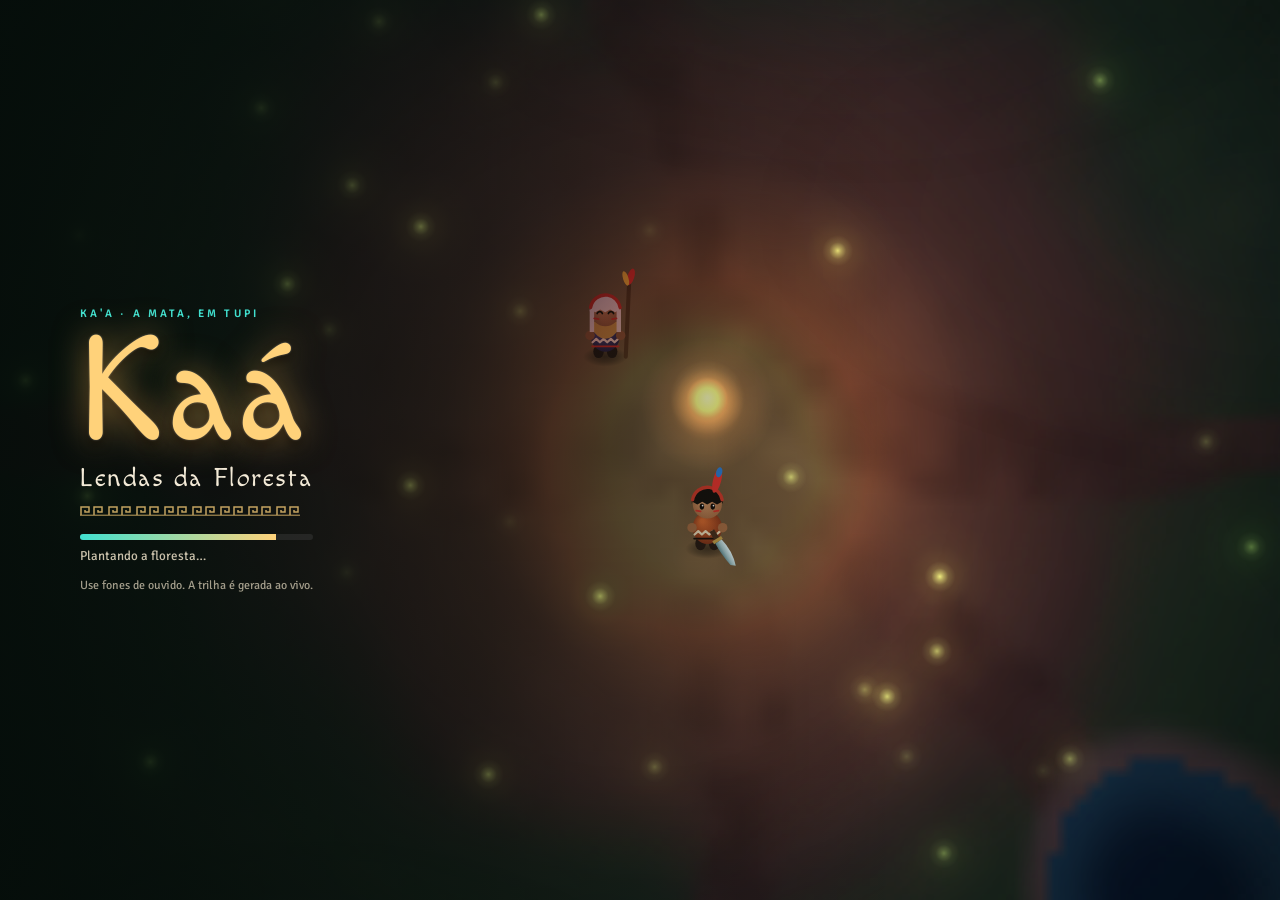
==== index.html @ a264f427 "Kaá: RPG de ação instalável (PWA) Primeira versão do jogo com mundo procedural, três totens, chefe B" ====
<!doctype html>
<html lang="pt-BR">
<head>
<meta charset="utf-8">
<meta name="viewport" content="width=device-width, initial-scale=1, viewport-fit=cover, user-scalable=no">
<title>Kaá</title>
<meta name="description" content="RPG de ação na floresta amazônica: desperte os três totens e purifique o Boitatá.">
<meta name="theme-color" content="#07140f">
<link rel="manifest" href="manifest.webmanifest">
<link rel="icon" type="image/png" href="icons/icon-192.png">
<link rel="apple-touch-icon" href="icons/apple-touch-icon.png">
<meta name="mobile-web-app-capable" content="yes">
<meta name="apple-mobile-web-app-capable" content="yes">
<meta name="apple-mobile-web-app-status-bar-style" content="black-translucent">
<meta name="apple-mobile-web-app-title" content="Kaá">
<link rel="preconnect" href="https://fonts.googleapis.com"><link rel="preconnect" href="https://fonts.gstatic.com" crossorigin><link href="https://fonts.googleapis.com/css2?family=Macondo&family=Signika:wght@400;600;700&display=swap" rel="stylesheet">
<style>
/* Layout: o jogo ocupa a tela inteira; HUD flutua nas bordas respeitando as áreas seguras;
   menus são painéis de mata escura com faixa de grafismo marajoara em âmbar. */
:root {
  --mata: #07140f;
  --mata-2: #0d241b;
  --musgo: #16352a;
  --vaga: #ffd27a;
  --igarape: #41e0cf;
  --urucum: #e2553b;
  --osso: #f3ead7;
  --osso-2: #c9c0aa;
  --sombra: rgba(3, 10, 7, 0.78);
  --font-display: 'Macondo', 'Georgia', serif;
  --font-ui: 'Signika', 'Trebuchet MS', system-ui, sans-serif;
  --fret: url("data:image/svg+xml,%3Csvg xmlns='http://www.w3.org/2000/svg' width='28' height='12' viewBox='0 0 28 12'%3E%3Cpath d='M1 11V3h8v5H5V6M14 11V3h8v5h-4V6' fill='none' stroke='%23ffd27a' stroke-width='1.5'/%3E%3Cpath d='M0 11.2h28' stroke='%23ffd27a' stroke-width='1'/%3E%3C/svg%3E");
  color-scheme: dark;
}
[hidden] { display: none !important; }
html, body { height: 100%; margin: 0; background: var(--mata); color: var(--osso); overflow: hidden; font-family: var(--font-ui); -webkit-user-select: none; user-select: none; -webkit-touch-callout: none; -webkit-tap-highlight-color: transparent; }
#app { position: fixed; inset: 0; overflow: hidden; touch-action: none; background: var(--mata); }
canvas#game { position: absolute; inset: 0; width: 100%; height: 100%; display: block; }
button { font: inherit; color: inherit; cursor: pointer; }
button:focus-visible { outline: 2px solid var(--igarape); outline-offset: 2px; }
svg { width: 24px; height: 24px; fill: none; stroke: currentColor; stroke-width: 2; stroke-linecap: round; stroke-linejoin: round; }
kbd { font-family: var(--font-ui); font-size: 0.72em; padding: 1px 5px; border-radius: 4px; background: rgba(255, 210, 122, 0.14); border: 1px solid rgba(255, 210, 122, 0.35); color: var(--vaga); }

/* ---------- HUD ---------- */
#hud { position: absolute; inset: 0; pointer-events: none; }
.hud-tl { position: absolute; left: calc(12px + env(safe-area-inset-left, 0px)); top: calc(10px + env(safe-area-inset-top, 0px)); display: flex; gap: 10px; align-items: flex-start; }
.medal { width: 46px; height: 46px; flex: none; border-radius: 50%; background: radial-gradient(circle at 35% 30%, #2f6e52, #0a2119 70%); border: 2px solid var(--vaga); box-shadow: 0 0 14px rgba(255, 210, 122, 0.35), inset 0 0 10px rgba(0, 0, 0, 0.7); display: grid; place-items: center; font-family: var(--font-display); font-size: 21px; color: var(--vaga); text-shadow: 0 0 8px rgba(255, 210, 122, 0.6); }
.bars { display: grid; gap: 4px; width: clamp(140px, 24vw, 240px); padding-top: 3px; }
.bar { position: relative; height: 13px; border-radius: 7px; background: rgba(2, 8, 6, 0.62); overflow: hidden; box-shadow: inset 0 1px 3px rgba(0, 0, 0, 0.7), 0 0 0 1px rgba(255, 210, 122, 0.18); }
.bar i { position: absolute; left: 0; top: 0; bottom: 0; width: 100%; border-radius: inherit; }
.bar .fill { transition: width 0.1s linear; }
.bar.hp .fill { background: linear-gradient(180deg, #ff9a7a, #dc3b2c 55%, #8e1a14); box-shadow: inset 0 1px 0 rgba(255, 255, 255, 0.35); }
.bar.hp .ghost { background: rgba(255, 236, 214, 0.55); transition: width 0.5s ease 0.3s; }
.bar.en { height: 8px; }
.bar.en .fill { background: linear-gradient(180deg, #a6fff5, #22b3a6); }
.bar.xp { height: 4px; }
.bar.xp .fill { background: linear-gradient(90deg, #b9781a, #ffd27a); box-shadow: 0 0 6px rgba(255, 210, 122, 0.8); }
.bar span { position: absolute; inset: 0; font-size: 9.5px; line-height: 13px; text-align: center; font-weight: 700; color: #fff; text-shadow: 0 1px 2px #000; font-variant-numeric: tabular-nums; letter-spacing: 0.04em; }
.seeds { display: flex; align-items: center; gap: 4px; font-weight: 700; font-size: 13px; color: var(--vaga); text-shadow: 0 1px 3px #000; font-variant-numeric: tabular-nums; }
.seeds .ico { width: 13px; height: 13px; color: var(--vaga); filter: drop-shadow(0 0 4px rgba(255, 210, 122, 0.7)); }
.seeds .cuia { color: #7dffb0; stroke-width: 2.4; filter: none; }
.seeds .sep { width: 8px; }
#quest { position: absolute; left: 50%; top: calc(10px + env(safe-area-inset-top, 0px)); transform: translateX(-50%); max-width: min(46vw, 460px); text-align: center; padding: 6px 14px 7px; border-radius: 12px; background: linear-gradient(180deg, rgba(8, 24, 18, 0.72), rgba(8, 24, 18, 0.45)); box-shadow: 0 0 0 1px rgba(255, 210, 122, 0.16); font-size: 12.5px; line-height: 1.3; color: var(--osso); text-wrap: balance; transition: opacity 0.4s; }
#quest b { display: block; font-size: 9px; letter-spacing: 0.22em; text-transform: uppercase; color: var(--vaga); font-weight: 700; margin-bottom: 1px; }
.hud-tr { position: absolute; right: calc(12px + env(safe-area-inset-right, 0px)); top: calc(10px + env(safe-area-inset-top, 0px)); display: flex; gap: 8px; align-items: flex-start; pointer-events: auto; }
.mm { position: relative; width: clamp(86px, 13vw, 132px); aspect-ratio: 1; max-width: 100%; border-radius: 50%; padding: 3px; background: conic-gradient(from 0deg, #8a6420, #ffd27a, #8a6420, #ffd27a, #8a6420); box-shadow: 0 4px 18px rgba(0, 0, 0, 0.6); }
.mm canvas { width: 100%; height: 100%; border-radius: 50%; display: block; background: #0a1a14; }
.mm-n { position: absolute; top: -3px; left: 50%; transform: translateX(-50%); font-style: normal; font-family: var(--font-display); font-size: 11px; color: var(--mata); background: var(--vaga); border-radius: 50%; width: 15px; height: 15px; display: grid; place-items: center; }
.iconbtn { width: 40px; height: 40px; border-radius: 50%; border: 1.5px solid rgba(255, 210, 122, 0.45); background: rgba(8, 24, 18, 0.7); display: grid; place-items: center; color: var(--vaga); }
.iconbtn svg { width: 18px; height: 18px; stroke-width: 3; }
#bossbar { position: absolute; left: 50%; transform: translateX(-50%); bottom: calc(16px + env(safe-area-inset-bottom, 0px)); width: min(560px, 58vw); text-align: center; }
.bname { font-family: var(--font-display); font-size: 20px; color: #ffb07a; text-shadow: 0 0 12px rgba(255, 90, 30, 0.8), 0 2px 3px #000; letter-spacing: 0.06em; }
.bname small { font-family: var(--font-ui); font-size: 11px; color: var(--osso-2); letter-spacing: 0.08em; margin-left: 6px; text-shadow: 0 1px 2px #000; }
.bbar { position: relative; height: 12px; margin-top: 4px; border-radius: 7px; background: rgba(10, 2, 2, 0.75); overflow: hidden; box-shadow: 0 0 0 1px rgba(255, 140, 80, 0.4), 0 0 18px rgba(255, 80, 20, 0.35); }
.bbar i { position: absolute; left: 0; top: 0; bottom: 0; width: 100%; }
#bossG { background: rgba(255, 230, 200, 0.6); transition: width 0.6s ease 0.25s; }
#bossF { background: linear-gradient(90deg, #8e1a2a, #ff5a1f 60%, #ffd27a); transition: width 0.12s; }
#banner { position: absolute; left: 0; right: 0; top: 22%; text-align: center; opacity: 0; pointer-events: none; padding-inline: 16px; }
#banner.show { animation: banner 3.4s ease forwards; }
#banner h2 { font-family: var(--font-display); font-weight: 400; font-size: clamp(30px, 6vw, 58px); margin: 0; color: var(--vaga); text-shadow: 0 0 22px rgba(255, 190, 90, 0.75), 0 3px 4px rgba(0, 0, 0, 0.8); text-wrap: balance; }
#banner.big h2 { font-size: clamp(46px, 10vw, 96px); color: #ffb07a; text-shadow: 0 0 30px rgba(255, 80, 20, 0.9), 0 3px 4px #000; letter-spacing: 0.04em; }
#banner p { margin: 6px 0 0; font-size: clamp(13px, 1.8vw, 17px); color: var(--osso); text-shadow: 0 1px 3px #000; letter-spacing: 0.03em; }
#banner::before, #banner::after { content: ""; display: block; width: min(320px, 60vw); height: 12px; margin: 10px auto; background: var(--fret) repeat-x center / 28px 12px; opacity: 0.8; }
@keyframes banner { 0% { opacity: 0; transform: translateY(10px) scale(0.98); } 12% { opacity: 1; transform: none; } 78% { opacity: 1; } 100% { opacity: 0; transform: translateY(-6px); } }
#toasts { position: absolute; left: 50%; transform: translateX(-50%); top: calc(64px + env(safe-area-inset-top, 0px)); display: grid; gap: 6px; justify-items: center; width: min(520px, 80vw); }
.toast { padding: 7px 14px; border-radius: 10px; background: rgba(6, 18, 14, 0.82); box-shadow: 0 0 0 1px rgba(65, 224, 207, 0.3); font-size: 13px; line-height: 1.35; text-align: center; animation: toast 0.3s ease; transition: opacity 0.4s, transform 0.4s; }
.toast.out { opacity: 0; transform: translateY(-6px); }
@keyframes toast { from { opacity: 0; transform: translateY(6px); } }

/* ---------- controles de toque ---------- */
#touch { position: absolute; inset: 0; pointer-events: none; }
#stickZone { position: absolute; left: 0; top: 18%; bottom: 0; width: 50%; pointer-events: auto; }
#stick { position: absolute; width: 120px; height: 120px; margin: -60px 0 0 -60px; border-radius: 50%; background: radial-gradient(circle, rgba(65, 224, 207, 0.08), rgba(8, 24, 18, 0.35)); box-shadow: 0 0 0 1.5px rgba(255, 210, 122, 0.35); pointer-events: none; }
#stickKnob { position: absolute; left: 50%; top: 50%; width: 52px; height: 52px; margin: -26px 0 0 -26px; border-radius: 50%; background: radial-gradient(circle at 40% 35%, rgba(255, 230, 170, 0.9), rgba(200, 140, 50, 0.85)); box-shadow: 0 2px 10px rgba(0, 0, 0, 0.5); }
#pad { position: absolute; right: calc(14px + env(safe-area-inset-right, 0px)); bottom: calc(14px + env(safe-area-inset-bottom, 0px)); width: 220px; height: 220px; pointer-events: none; }
.tb { position: absolute; width: 54px; height: 54px; border-radius: 50%; padding: 0; display: grid; place-items: center; pointer-events: auto; background: radial-gradient(circle at 40% 32%, rgba(46, 104, 80, 0.85), rgba(6, 20, 15, 0.85)); border: 1.5px solid rgba(255, 210, 122, 0.5); color: var(--osso); box-shadow: 0 4px 14px rgba(0, 0, 0, 0.45); touch-action: none; transition: transform 0.08s, opacity 0.2s; }
.tb svg { width: 24px; height: 24px; position: relative; z-index: 1; }
.tb.on { transform: scale(0.92); }
.tb::after { content: ""; position: absolute; inset: 0; border-radius: 50%; background: conic-gradient(rgba(0, 0, 0, 0.62) calc(var(--cd, 0) * 1turn), transparent 0); pointer-events: none; }
.tb.low { opacity: 0.5; }
.tb kbd { position: absolute; bottom: -7px; right: -4px; font-size: 9px; padding: 0 4px; background: rgba(8, 24, 18, 0.9); z-index: 2; }
body.touch .tb kbd { display: none; }
.tb.big { width: 84px; height: 84px; right: 6px; bottom: 6px; border-width: 2px; border-color: rgba(255, 210, 122, 0.75); background: radial-gradient(circle at 40% 32%, rgba(226, 85, 59, 0.9), rgba(90, 22, 12, 0.92)); }
.tb.big svg { width: 36px; height: 36px; }
#bDash { right: 108px; bottom: 22px; }
#bS1 { right: 96px; bottom: 74px; color: #ffd27a; }
#bS2 { right: 62px; bottom: 106px; color: #ff8a6a; }
#bS3 { right: 12px; bottom: 112px; color: #8dffb0; }
#bPot { width: 46px; height: 46px; right: 170px; bottom: 10px; color: #7dffb0; }
#bPot b { position: absolute; top: -4px; right: -4px; min-width: 18px; height: 18px; border-radius: 9px; background: var(--urucum); color: #fff; font-size: 11px; line-height: 18px; z-index: 2; }
#bAct { position: absolute; right: 4px; bottom: 182px; pointer-events: auto; display: flex; align-items: center; gap: 6px; padding: 9px 16px; border-radius: 22px; border: 1.5px solid var(--vaga); background: rgba(8, 24, 18, 0.88); color: var(--vaga); font-weight: 700; font-size: 14px; animation: pulse 1.4s ease-in-out infinite; white-space: nowrap; }
#bAct svg { width: 18px; height: 18px; }
@keyframes pulse { 50% { box-shadow: 0 0 18px rgba(255, 210, 122, 0.55); } }

/* ---------- telas ---------- */
.screen { position: absolute; inset: 0; touch-action: pan-y; display: flex; align-items: center; justify-content: center; padding: max(16px, env(safe-area-inset-top, 0px)) max(16px, env(safe-area-inset-right, 0px)) max(16px, env(safe-area-inset-bottom, 0px)) max(16px, env(safe-area-inset-left, 0px)); box-sizing: border-box; overflow-y: auto; }
.screen.dim { background: radial-gradient(ellipse at center, rgba(4, 14, 10, 0.55), rgba(2, 8, 6, 0.86)); backdrop-filter: blur(3px); -webkit-backdrop-filter: blur(3px); }
.eyebrow { font-size: 11px; letter-spacing: 0.28em; text-transform: uppercase; color: var(--igarape); margin: 0; font-weight: 600; }
.btn { min-height: 44px; padding: 10px 22px; border-radius: 12px; border: 1.5px solid rgba(255, 210, 122, 0.45); background: rgba(10, 30, 22, 0.75); color: var(--osso); font-weight: 600; font-size: 15px; letter-spacing: 0.02em; transition: transform 0.12s, background 0.2s, border-color 0.2s; text-align: left; }
.btn:hover { border-color: var(--vaga); background: rgba(20, 50, 38, 0.9); }
.btn:active { transform: scale(0.97); }
.btn.primary { background: linear-gradient(180deg, #ffe0a0, #e2a943); color: #2a1a06; border-color: #fff0c8; box-shadow: 0 6px 22px rgba(255, 190, 90, 0.3); }
.btn.ghost { background: transparent; border-color: rgba(243, 234, 215, 0.22); }
.panel { position: relative; background: linear-gradient(180deg, rgba(20, 48, 37, 0.96), rgba(7, 20, 15, 0.97)); border: 1px solid rgba(255, 210, 122, 0.32); border-radius: 16px; box-shadow: 0 24px 70px rgba(0, 0, 0, 0.65), inset 0 1px 0 rgba(255, 255, 255, 0.06); padding: 26px 26px 22px; width: min(560px, 100%); box-sizing: border-box; max-height: 100%; overflow-y: auto; }
.panel::before { content: ""; position: absolute; left: 22px; right: 22px; top: 10px; height: 12px; background: var(--fret) repeat-x left center / 28px 12px; opacity: 0.55; }
.panel h2 { font-family: var(--font-display); font-weight: 400; font-size: 28px; margin: 8px 0 14px; color: var(--vaga); text-wrap: balance; }
.panel h3 { font-family: var(--font-display); font-weight: 400; font-size: 18px; margin: 0 0 6px; color: var(--igarape); }
.col { display: grid; gap: 8px; }
.row { display: flex; gap: 10px; flex-wrap: wrap; }

/* título */
#title { justify-content: flex-start; background: linear-gradient(90deg, rgba(4, 12, 9, 0.88) 0%, rgba(4, 12, 9, 0.55) 38%, rgba(4, 12, 9, 0) 70%); }
.title-col { display: grid; gap: 4px; max-width: 420px; padding-left: clamp(8px, 5vw, 64px); }
.title-col h1 { font-family: var(--font-display); font-weight: 400; font-size: clamp(76px, 15vw, 150px); line-height: 0.86; margin: 6px 0 0; color: var(--vaga); text-shadow: 0 0 34px rgba(255, 190, 90, 0.55), 0 0 2px rgba(255, 255, 255, 0.4), 0 6px 10px rgba(0, 0, 0, 0.7); letter-spacing: 0.01em; }
.subtitle { font-family: var(--font-display); font-size: clamp(18px, 3vw, 26px); margin: 0 0 14px; color: var(--osso); letter-spacing: 0.06em; }
.subtitle::after { content: ""; display: block; width: 220px; max-width: 100%; height: 12px; margin-top: 10px; background: var(--fret) repeat-x left center / 28px 12px; opacity: 0.75; }
#menu { display: grid; gap: 8px; width: min(280px, 100%); }
.fine { font-size: 12px; color: var(--osso-2); margin: 10px 0 0; opacity: 0.8; }
.load { height: 6px; width: min(280px, 100%); border-radius: 3px; background: rgba(255, 255, 255, 0.08); overflow: hidden; }
.load i { display: block; height: 100%; width: 0; background: linear-gradient(90deg, var(--igarape), var(--vaga)); transition: width 0.2s; }
#loadTxt { font-size: 13px; color: var(--osso-2); margin: 8px 0 0; }

/* história */
#story { background: radial-gradient(ellipse at 50% 60%, rgba(10, 30, 22, 0.55), rgba(2, 8, 6, 0.92)); cursor: pointer; }
.story-in { max-width: 640px; text-align: left; display: grid; gap: 14px; }
#storyN { font-family: var(--font-display); font-size: 22px; letter-spacing: 0.1em; color: var(--vaga); }
#storyT { font-family: var(--font-display); font-size: clamp(21px, 3.6vw, 32px); line-height: 1.35; margin: 0; color: var(--osso); text-wrap: pretty; }
.hint { font-size: 12px; letter-spacing: 0.2em; text-transform: uppercase; color: var(--osso-2); opacity: 0.7; margin: 8px 0 0; animation: pulseTxt 2s ease-in-out infinite; }
@keyframes pulseTxt { 50% { opacity: 0.3; } }

/* diálogo */
#dialog { position: absolute; left: 50%; transform: translateX(-50%); bottom: calc(14px + env(safe-area-inset-bottom, 0px)); width: min(720px, calc(100% - 32px)); display: flex; gap: 14px; align-items: flex-start; padding: 14px 18px 14px 14px; box-sizing: border-box; border-radius: 16px; background: linear-gradient(180deg, rgba(18, 44, 34, 0.96), rgba(6, 18, 14, 0.97)); border: 1px solid rgba(255, 210, 122, 0.4); box-shadow: 0 18px 50px rgba(0, 0, 0, 0.6); cursor: pointer; }
#portrait { width: 76px; height: 76px; flex: none; border-radius: 50%; background: radial-gradient(circle at 50% 40%, #2b5a46, #0a1d16); box-shadow: 0 0 0 2px var(--vaga), 0 0 16px rgba(255, 210, 122, 0.25); }
.dlg-body { min-width: 0; flex: 1; }
#dlgName { font-family: var(--font-display); font-weight: 400; font-size: 19px; margin: 2px 0 4px; color: var(--vaga); }
#dlgText { margin: 0; font-size: 15px; line-height: 1.5; min-height: 3em; max-width: 62ch; }
#dlgChoices { display: flex; gap: 8px; flex-wrap: wrap; margin-top: 10px; }
#dlgChoices .btn { min-height: 38px; padding: 7px 14px; font-size: 14px; }
.dlg-next { position: absolute; right: 14px; bottom: 8px; color: var(--vaga); animation: pulseTxt 1.2s infinite; }

/* loja */
.shop-panel header { display: flex; justify-content: space-between; align-items: baseline; gap: 10px; flex-wrap: wrap; margin-bottom: 8px; }
.shop-panel header h2 { margin-bottom: 4px; }
.purse { display: flex; align-items: center; gap: 6px; color: var(--vaga); font-weight: 700; margin: 0; font-variant-numeric: tabular-nums; }
.purse .ico { width: 15px; height: 15px; }
#shopList { display: grid; gap: 8px; margin-bottom: 14px; }
.item { display: grid; grid-template-columns: 42px 1fr auto; gap: 12px; align-items: center; padding: 10px 12px; border-radius: 12px; background: rgba(0, 0, 0, 0.25); box-shadow: inset 0 0 0 1px rgba(255, 255, 255, 0.05); }
.item .ic { width: 42px; height: 42px; border-radius: 50%; display: grid; place-items: center; background: rgba(65, 224, 207, 0.1); color: var(--igarape); }
.item h4 { margin: 0; font-size: 15px; }
.item p { margin: 2px 0 0; font-size: 12.5px; color: var(--osso-2); line-height: 1.35; }
.item .btn { min-height: 38px; padding: 6px 12px; font-size: 14px; display: flex; gap: 5px; align-items: center; white-space: nowrap; font-variant-numeric: tabular-nums; }
.item .btn svg { width: 13px; height: 13px; color: var(--vaga); }
.item .btn:disabled { opacity: 0.4; cursor: not-allowed; }

/* nível */
.lv-in { width: min(860px, 100%); text-align: center; }
.lv-in h2 { font-family: var(--font-display); font-weight: 400; font-size: clamp(24px, 4vw, 36px); color: var(--vaga); margin: 4px 0 16px; text-shadow: 0 0 20px rgba(255, 190, 90, 0.5); }
#lvN { font-size: 13px; }
#cards { display: flex; gap: 14px; justify-content: center; flex-wrap: wrap; }
.card { width: min(240px, 100%); min-height: 170px; padding: 18px 16px 16px; border-radius: 16px; border: 1px solid rgba(255, 210, 122, 0.4); background: linear-gradient(180deg, rgba(28, 64, 50, 0.95), rgba(8, 22, 16, 0.97)); text-align: left; display: grid; gap: 6px; align-content: start; box-shadow: 0 14px 40px rgba(0, 0, 0, 0.5); transition: transform 0.15s, border-color 0.15s, box-shadow 0.15s; animation: cardIn 0.45s cubic-bezier(.2, .9, .3, 1.2) both; }
.card:nth-child(2) { animation-delay: 0.07s; } .card:nth-child(3) { animation-delay: 0.14s; }
.card:hover, .card:focus-visible { transform: translateY(-4px); border-color: var(--vaga); box-shadow: 0 18px 50px rgba(0, 0, 0, 0.55), 0 0 24px rgba(255, 210, 122, 0.25); }
@keyframes cardIn { from { opacity: 0; transform: translateY(18px) scale(0.96); } }
.card .ic { width: 44px; height: 44px; border-radius: 50%; display: grid; place-items: center; background: radial-gradient(circle, rgba(255, 210, 122, 0.25), rgba(255, 210, 122, 0.05)); color: var(--vaga); box-shadow: 0 0 0 1px rgba(255, 210, 122, 0.4); }
.card h3 { font-family: var(--font-display); font-weight: 400; font-size: 20px; margin: 4px 0 0; color: var(--osso); }
.card p { margin: 0; font-size: 13.5px; line-height: 1.4; color: var(--osso-2); }
.card small { font-size: 11px; letter-spacing: 0.12em; text-transform: uppercase; color: var(--igarape); }
.card kbd { justify-self: start; }
body.touch .card kbd { display: none; }

/* pausa / fim */
.pause-panel { width: min(400px, 100%); }
.stats { display: grid; grid-template-columns: repeat(auto-fit, minmax(90px, 1fr)); gap: 8px; margin-bottom: 14px; }
.stats div { padding: 8px 10px; border-radius: 10px; background: rgba(0, 0, 0, 0.25); }
.stats b { display: block; font-family: var(--font-display); font-weight: 400; font-size: 22px; color: var(--vaga); font-variant-numeric: tabular-nums; }
.stats span { font-size: 11px; letter-spacing: 0.1em; text-transform: uppercase; color: var(--osso-2); }
.how-panel { width: min(720px, 100%); }
.how-grid { display: grid; grid-template-columns: repeat(auto-fit, minmax(240px, 1fr)); gap: 16px; }
.how-grid ul { margin: 0; padding-left: 18px; display: grid; gap: 6px; font-size: 14px; line-height: 1.45; color: var(--osso); }
.tip { font-size: 13.5px; color: var(--osso-2); line-height: 1.5; margin: 14px 0; max-width: 62ch; }
.end-in { width: min(560px, 100%); display: grid; gap: 12px; }
.end-in h2 { font-family: var(--font-display); font-weight: 400; font-size: clamp(36px, 7vw, 64px); margin: 0; color: var(--vaga); line-height: 1; text-shadow: 0 0 26px rgba(255, 190, 90, 0.5); text-wrap: balance; }
.end-in p { margin: 0; font-size: 16px; line-height: 1.5; color: var(--osso); max-width: 52ch; }
#gameover h2 { color: #ff9a7a; text-shadow: 0 0 26px rgba(220, 60, 40, 0.5); }
#gameover .btn { justify-self: start; }
#rotate { position: absolute; left: 50%; bottom: calc(18px + env(safe-area-inset-bottom, 0px)); transform: translateX(-50%); width: max-content; max-width: calc(100% - 32px); padding: 8px 14px; border-radius: 10px; background: rgba(6, 18, 14, 0.85); font-size: 13px; pointer-events: none; }
#rotate p { margin: 0; }

@media (max-height: 460px) {
  .title-col h1 { font-size: clamp(60px, 13vh, 110px); }
  .subtitle { margin-bottom: 8px; }
  .btn { min-height: 38px; padding: 7px 18px; font-size: 14px; }
  #menu { gap: 6px; }
  .card { min-height: 0; padding: 12px 14px; width: min(220px, 100%); }
  .card p { font-size: 12.5px; }
  .lv-in h2 { margin-bottom: 10px; }
  .panel { padding: 22px 20px 16px; }
  #dialog { padding: 10px 14px 10px 10px; }
  #portrait { width: 60px; height: 60px; }
  #dlgText { font-size: 14px; min-height: 2.6em; }
  #quest { font-size: 11.5px; max-width: 40vw; }
}
@media (max-width: 560px) and (orientation: portrait) {
  #quest { top: calc(70px + env(safe-area-inset-top, 0px)); left: calc(12px + env(safe-area-inset-left, 0px)); transform: none; max-width: 60vw; text-align: left; }
  #toasts { top: calc(124px + env(safe-area-inset-top, 0px)); }
  #title { background: linear-gradient(180deg, rgba(4, 12, 9, 0.2), rgba(4, 12, 9, 0.85) 55%); align-items: flex-end; }
  .title-col { padding-left: 0; padding-bottom: 6vh; }
  .bars { width: 40vw; }
  #rotate { bottom: auto; top: 42%; }
}
@media (prefers-reduced-motion: reduce) {
  *, *::before, *::after { animation-duration: 0.01ms !important; animation-iteration-count: 1 !important; transition-duration: 0.01ms !important; }
  #banner.show { animation: none !important; opacity: 1; }
}

</style>
</head>
<body>
<svg width="0" height="0" style="position:absolute" aria-hidden="true">
  <defs>
    <symbol id="i-sword" viewBox="0 0 24 24"><path d="M19.5 4.5 9.8 14.2M19.5 4.5h-4.6M19.5 4.5v4.6M7.4 11.8l4.8 4.8M9.8 14.2l-4.6 4.6M4 18l2 2"/></symbol>
    <symbol id="i-dash" viewBox="0 0 24 24"><path d="M3 8.5h11a3 3 0 1 0-3-3M3 12.5h15a3 3 0 1 1-3 3M3 16.5h7"/></symbol>
    <symbol id="i-claw" viewBox="0 0 24 24"><path d="M6 4c3 4 4 9 1.5 16M11.5 3.5c3 4 4 9 1.5 16.5M17 4c3 4 4 9 1.5 16"/></symbol>
    <symbol id="i-feather" viewBox="0 0 24 24"><path d="M20 4C12 4 6 10 6 18l-2 2M20 4c0 8-6 12-12 12M6.5 17.5l7.5-7.5"/></symbol>
    <symbol id="i-shell" viewBox="0 0 24 24"><path d="M3 16c0-5.5 4-9.5 9-9.5s9 4 9 9.5zM8 16l1.8-5h4.4L16 16M12 6.5V11"/></symbol>
    <symbol id="i-cuia" viewBox="0 0 24 24"><path d="M4 11.5h16a8 8 0 0 1-16 0zM9 8c0-2 2-2 2-4.5M13.5 8c0-2 2-2 2-4.5"/></symbol>
    <symbol id="i-heart" viewBox="0 0 24 24"><path d="M12 20s-7.5-4.6-7.5-10.2A4.2 4.2 0 0 1 12 7.4a4.2 4.2 0 0 1 7.5 2.4C19.5 15.4 12 20 12 20z"/></symbol>
    <symbol id="i-bolt" viewBox="0 0 24 24"><path d="M13.5 3 5 13.5h6.5L10.5 21 19 10.5h-6.5z"/></symbol>
    <symbol id="i-eye" viewBox="0 0 24 24"><path d="M2.5 12S6.5 6 12 6s9.5 6 9.5 6-4 6-9.5 6-9.5-6-9.5-6z"/><circle cx="12" cy="12" r="2.8"/></symbol>
    <symbol id="i-arc" viewBox="0 0 24 24"><path d="M4 19A13 13 0 0 1 19 5M15 3.5l4.2 1.6-1.6 4.2"/></symbol>
    <symbol id="i-drop" viewBox="0 0 24 24"><path d="M12 3.5s6 6.8 6 10.8a6 6 0 0 1-12 0c0-4 6-10.8 6-10.8z"/></symbol>
    <symbol id="i-flame" viewBox="0 0 24 24"><path d="M12 3c1 4 6 6 6 11a6 6 0 0 1-12 0c0-3 1.8-5 3-6 0 2 1 3 2.2 3C11 8 10 6 12 3z"/></symbol>
    <symbol id="i-magnet" viewBox="0 0 24 24"><path d="M6 4v8a6 6 0 0 0 12 0V4M6 8h4M14 8h4"/></symbol>
    <symbol id="i-drum" viewBox="0 0 24 24"><path d="M5 8c0-1.7 3.1-3 7-3s7 1.3 7 3v9c0 1.7-3.1 3-7 3s-7-1.3-7-3zM5 8c0 1.7 3.1 3 7 3s7-1.3 7-3M8 3.5 10.5 8M16 3.5 13.5 8"/></symbol>
    <symbol id="i-leaf" viewBox="0 0 24 24"><path d="M5 19C5 10 10.5 5 20 4.5 19.5 14 14 19 5 19zM5 19l8-8"/></symbol>
    <symbol id="i-shield" viewBox="0 0 24 24"><path d="M12 3.2 19.5 6v6c0 4.8-3.3 7.8-7.5 8.8C7.8 19.8 4.5 16.8 4.5 12V6z"/></symbol>
    <symbol id="i-wind" viewBox="0 0 24 24"><path d="M4 9h9.5a2.5 2.5 0 1 0-2.5-2.5M4 13h13.5a2.8 2.8 0 1 1-2.8 2.8"/></symbol>
    <symbol id="i-talk" viewBox="0 0 24 24"><path d="M4 5h16v10.5H9.5L5 19.5v-4H4z"/></symbol>
    <symbol id="i-pause" viewBox="0 0 24 24"><path d="M8.5 5v14M15.5 5v14"/></symbol>
    <symbol id="i-seed" viewBox="0 0 24 24"><path d="M12 2.8c4.4 3.2 5.6 9.4 0 18.4-5.6-9-4.4-15.2 0-18.4z" fill="currentColor" stroke="none"/></symbol>
  </defs>
</svg>

<div id="app">
  <canvas id="game" aria-label="Kaá, a mata"></canvas>

  <div id="hud" hidden>
    <div class="hud-tl">
      <div class="medal" title="Nível"><span id="hLvl">1</span></div>
      <div class="bars">
        <div class="bar hp"><i class="ghost" id="hHpG"></i><i class="fill" id="hHp"></i><span id="hHpT">100/100</span></div>
        <div class="bar en"><i class="fill" id="hEn"></i></div>
        <div class="bar xp"><i class="fill" id="hXp"></i></div>
        <div class="seeds"><svg class="ico"><use href="#i-seed"/></svg><span id="hSeeds">0</span><span class="sep"></span><svg class="ico cuia"><use href="#i-cuia"/></svg><span id="hPots">2</span></div>
      </div>
    </div>
    <div id="quest"><b>Objetivo</b><span id="questText"></span></div>
    <div class="hud-tr">
      <button class="iconbtn" id="btnPause" aria-label="Pausar"><svg><use href="#i-pause"/></svg></button>
      <div class="mm"><canvas id="minimap" width="160" height="160"></canvas><i class="mm-n">N</i></div>
    </div>
    <div id="bossbar" hidden>
      <div class="bname">Boitatá <small>a serpente de fogo</small></div>
      <div class="bbar"><i id="bossG"></i><i id="bossF"></i></div>
    </div>
    <div id="banner"><h2 id="bannerT"></h2><p id="bannerS"></p></div>
    <div id="toasts"></div>
  </div>

  <div id="touch" hidden>
    <div id="stickZone"></div>
    <div id="stick" hidden><div id="stickKnob"></div></div>
  </div>
  <div id="pad" hidden>
    <button class="tb" id="bPot" aria-label="Usar cuia de ervas"><svg><use href="#i-cuia"/></svg><b id="potN">2</b><kbd>Q</kbd></button>
    <button class="tb" id="bDash" aria-label="Esquivar"><svg><use href="#i-dash"/></svg><kbd>K</kbd></button>
    <button class="tb sk" id="bS1" aria-label="Garra da Onça" hidden><svg><use href="#i-claw"/></svg><kbd>1</kbd></button>
    <button class="tb sk" id="bS2" aria-label="Penas da Arara" hidden><svg><use href="#i-feather"/></svg><kbd>2</kbd></button>
    <button class="tb sk" id="bS3" aria-label="Casco do Jabuti" hidden><svg><use href="#i-shell"/></svg><kbd>3</kbd></button>
    <button class="tb big" id="bAtk" aria-label="Atacar"><svg><use href="#i-sword"/></svg><kbd>J</kbd></button>
    <button id="bAct" hidden><svg><use href="#i-talk"/></svg><span id="bActT">Conversar</span></button>
  </div>

  <section id="title" class="screen" hidden>
    <div class="title-col">
      <p class="eyebrow">ka'a · a mata, em tupi</p>
      <h1>Kaá</h1>
      <p class="subtitle">Lendas da Floresta</p>
      <div id="loadWrap"><div class="load"><i id="loadBar"></i></div><p id="loadTxt">Despertando a floresta…</p></div>
      <nav id="menu" hidden>
        <button class="btn primary" id="mNew">Nova jornada</button>
        <button class="btn" id="mCont" hidden>Continuar</button>
        <button class="btn ghost" id="mHow">Como jogar</button>
        <button class="btn ghost" id="mInstall" hidden>Instalar no celular</button>
      </nav>
      <p class="fine">Use fones de ouvido. A trilha é gerada ao vivo.</p>
    </div>
  </section>

  <section id="story" class="screen" hidden>
    <div class="story-in">
      <p class="eyebrow" id="storyN">I</p>
      <p id="storyT"></p>
      <p class="hint">Toque para continuar</p>
    </div>
  </section>

  <div id="dialog" hidden>
    <canvas id="portrait" width="128" height="128"></canvas>
    <div class="dlg-body">
      <h3 id="dlgName"></h3>
      <p id="dlgText"></p>
      <div id="dlgChoices"></div>
    </div>
    <span class="dlg-next" id="dlgNext">▸</span>
  </div>

  <section id="shop" class="screen dim" hidden>
    <div class="panel shop-panel">
      <header><h2>Trocas da Vó Jaci</h2><p class="purse"><svg class="ico"><use href="#i-seed"/></svg><span id="shopSeeds">0</span> Sementes de Luz</p></header>
      <div id="shopList"></div>
      <button class="btn" id="shopClose">Voltar à mata</button>
    </div>
  </section>

  <section id="levelup" class="screen dim" hidden>
    <div class="lv-in">
      <p class="eyebrow" id="lvN">Nível 2</p>
      <h2>A mata te oferece uma bênção</h2>
      <div id="cards"></div>
    </div>
  </section>

  <section id="pause" class="screen dim" hidden>
    <div class="panel pause-panel">
      <h2>Pausa</h2>
      <div class="stats" id="pStats"></div>
      <div class="col">
        <button class="btn primary" id="pResume">Continuar</button>
        <button class="btn" id="pMusic">Música: ligada</button>
        <button class="btn" id="pSfx">Efeitos: ligados</button>
        <button class="btn" id="pQual">Gráficos: automático</button>
        <button class="btn ghost" id="pHow">Como jogar</button>
        <button class="btn ghost" id="pQuit">Salvar e ir ao menu</button>
      </div>
    </div>
  </section>

  <section id="howto" class="screen dim" hidden>
    <div class="panel how-panel">
      <h2>Como jogar</h2>
      <div class="how-grid">
        <div>
          <h3>No celular</h3>
          <ul>
            <li>Arraste o polegar no lado esquerdo para andar.</li>
            <li>Botão grande ataca. Toques seguidos fazem um combo de 3 golpes.</li>
            <li>Esquiva te deixa intocável por um instante.</li>
            <li>Os botões de habilidade aparecem quando você desperta os totens.</li>
          </ul>
        </div>
        <div>
          <h3>No teclado</h3>
          <ul>
            <li><kbd>WASD</kbd> ou setas: andar · <kbd>J</kbd>, <kbd>Espaço</kbd> ou clique: atacar</li>
            <li><kbd>K</kbd> ou <kbd>Shift</kbd>: esquivar · <kbd>Q</kbd>: cuia de ervas</li>
            <li><kbd>1</kbd> <kbd>2</kbd> <kbd>3</kbd>: habilidades · <kbd>E</kbd>: conversar e purificar</li>
            <li><kbd>Esc</kbd>: pausa. Controle de videogame também funciona.</li>
          </ul>
        </div>
      </div>
      <p class="tip">A noite traz mais criaturas, mas a aldeia sempre cura quem descansa perto da fogueira. Sementes de Luz compram cuias e melhorias com a Vó Jaci.</p>
      <button class="btn primary" id="howClose">Entendi</button>
    </div>
  </section>

  <section id="gameover" class="screen dim" hidden>
    <div class="end-in">
      <h2>Você tombou</h2>
      <p>A mata ainda precisa de você. Os espíritos te levam de volta à aldeia, mas parte das sementes se perde no caminho.</p>
      <button class="btn primary" id="goRetry">Voltar à aldeia</button>
    </div>
  </section>

  <section id="victory" class="screen dim" hidden>
    <div class="end-in">
      <p class="eyebrow">Fim da jornada</p>
      <h2>A mata respira de novo</h2>
      <p>O Boitatá voltou a ser guardião. Os três totens cantam juntos e a névoa roxa se desfez sobre o igarapé.</p>
      <div class="stats" id="vStats"></div>
      <div class="row">
        <button class="btn primary" id="vCont">Continuar explorando</button>
        <button class="btn ghost" id="vMenu">Menu inicial</button>
      </div>
    </div>
  </section>

  <section id="install" class="screen dim" hidden>
    <div class="panel how-panel">
      <h2>Instalar no celular</h2>
      <div class="how-grid">
        <div><h3>Android (Chrome)</h3><ul><li>Toque em <b>Instalar</b> abaixo ou abra o menu ⋮ e escolha <b>Instalar app</b>.</li><li>O jogo ganha ícone próprio e roda em tela cheia, até sem internet.</li></ul></div>
        <div><h3>iPhone (Safari)</h3><ul><li>Toque em <b>Compartilhar</b> e depois em <b>Adicionar à Tela de Início</b>.</li><li>Abra pelo ícone novo para jogar em tela cheia.</li></ul></div>
      </div>
      <div class="row"><button class="btn primary" id="instGo" hidden>Instalar</button><button class="btn ghost" id="instClose">Fechar</button></div>
    </div>
  </section>

  <div id="rotate" hidden><p>Gire o celular na horizontal para ver mais da mata.</p></div>
</div>

<script>
'use strict';
/* ============================================================
   KAÁ — Lendas da Floresta
   Núcleo: utilidades, ruído, armazenamento
   ============================================================ */
const TAU = Math.PI * 2;
const clamp = (v, a, b) => (v < a ? a : v > b ? b : v);
const lerp = (a, b, t) => a + (b - a) * t;
const smooth = (e0, e1, x) => { const t = clamp((x - e0) / (e1 - e0), 0, 1); return t * t * (3 - 2 * t); };
const rand = (a, b) => (b === undefined ? Math.random() * (a === undefined ? 1 : a) : a + Math.random() * (b - a));
const randi = (a, b) => Math.floor(a + Math.random() * (b - a + 1));
const pick = arr => arr[(Math.random() * arr.length) | 0];
const dist = (ax, ay, bx, by) => Math.hypot(bx - ax, by - ay);
const angDiff = (a, b) => { let d = (b - a) % TAU; if (d > Math.PI) d -= TAU; if (d < -Math.PI) d += TAU; return d; };
const easeOut = t => 1 - Math.pow(1 - t, 3);

function mulberry32(s) {
  return function () {
    s |= 0; s = (s + 0x6D2B79F5) | 0;
    let t = Math.imul(s ^ (s >>> 15), 1 | s);
    t = (t + Math.imul(t ^ (t >>> 7), 61 | t)) ^ t;
    return ((t ^ (t >>> 14)) >>> 0) / 4294967296;
  };
}

const Noise = (() => {
  const p = new Uint8Array(512), g = new Float32Array(256);
  const r = mulberry32(1337);
  for (let i = 0; i < 256; i++) p[i] = i;
  for (let i = 255; i > 0; i--) { const j = Math.floor(r() * (i + 1)); const t = p[i]; p[i] = p[j]; p[j] = t; }
  for (let i = 0; i < 256; i++) { p[i + 256] = p[i]; g[i] = r() * 2 - 1; }
  function n2(x, y) {
    const xi = Math.floor(x), yi = Math.floor(y);
    const xf = x - xi, yf = y - yi;
    const X = xi & 255, Y = yi & 255;
    const a = g[p[X + p[Y]]], b = g[p[X + 1 + p[Y]]], c = g[p[X + p[Y + 1]]], d = g[p[X + 1 + p[Y + 1]]];
    const u = xf * xf * (3 - 2 * xf), v = yf * yf * (3 - 2 * yf);
    return (a + (b - a) * u) + ((c + (d - c) * u) - (a + (b - a) * u)) * v;
  }
  function fbm(x, y, o) {
    let s = 0, a = 0.5, f = 1;
    for (let i = 0; i < o; i++) { s += a * n2(x * f, y * f); f *= 2.03; a *= 0.5; }
    return s;
  }
  return { n2, fbm };
})();

const mixc = (a, b, t) => [a[0] + (b[0] - a[0]) * t, a[1] + (b[1] - a[1]) * t, a[2] + (b[2] - a[2]) * t];
const rgb = (c, a) => (a === undefined ? `rgb(${c[0] | 0},${c[1] | 0},${c[2] | 0})` : `rgba(${c[0] | 0},${c[1] | 0},${c[2] | 0},${a})`);
const shade = (c, k) => [clamp(c[0] * k, 0, 255), clamp(c[1] * k, 0, 255), clamp(c[2] * k, 0, 255)];

function makeCanvas(w, h) {
  const c = document.createElement('canvas');
  c.width = Math.max(1, Math.ceil(w)); c.height = Math.max(1, Math.ceil(h));
  return c;
}

const store = {
  get(k) { try { return localStorage.getItem(k); } catch (e) { return null; } },
  set(k, v) { try { localStorage.setItem(k, v); } catch (e) { /* sem armazenamento */ } },
  del(k) { try { localStorage.removeItem(k); } catch (e) { /* */ } },
};

const IS_TOUCH = ('ontouchstart' in window) || (window.matchMedia && matchMedia('(pointer: coarse)').matches);
const REDUCED_MOTION = window.matchMedia && matchMedia('(prefers-reduced-motion: reduce)').matches;
const IS_PWA_BUILD = !!document.querySelector('link[rel="manifest"]');
const IS_STANDALONE = (window.matchMedia && (matchMedia('(display-mode: standalone)').matches || matchMedia('(display-mode: fullscreen)').matches)) || window.navigator.standalone === true;
const IS_IOS = /iphone|ipad|ipod/i.test(navigator.userAgent) || (navigator.platform === 'MacIntel' && navigator.maxTouchPoints > 1);

function ellipse(ctx, x, y, rx, ry, rot) {
  ctx.beginPath(); ctx.ellipse(x, y, Math.max(0.01, rx), Math.max(0.01, ry), rot || 0, 0, TAU);
}
function circle(ctx, x, y, r) { ctx.beginPath(); ctx.arc(x, y, Math.max(0.01, r), 0, TAU); }
function rgrad(ctx, x, y, r0, r1, stops, ox, oy) {
  const g = ctx.createRadialGradient(x + (ox || 0), y + (oy || 0), r0, x, y, r1);
  for (const [o, c] of stops) g.addColorStop(o, c);
  return g;
}

/* ============================================================
   Mundo: terreno procedural, rio, trilhas, regiões, colisão
   ============================================================ */
const WORLD = 4096, CELL = 8, FW = WORLD / CELL, CHUNK = 512, NCH = WORLD / CHUNK;
const LOC = {
  village: { x: 2048, y: 2048 },
  onca: { x: 2010, y: 640 },
  arara: { x: 3420, y: 1840 },
  jabuti: { x: 700, y: 2140 },
  arena: { x: 2048, y: 3430 },
};
const VILLAGE_R = 300, ARENA_R = 470, RING_IN = 560, RING_OUT = 700;
const PONDS = [
  { x: 2330, y: 2330, r: 78 }, { x: 3570, y: 1470, r: 150 }, { x: 1640, y: 930, r: 105 },
  { x: 3330, y: 2720, r: 120 }, { x: 900, y: 2900, r: 92 }, { x: 1150, y: 1250, r: 72 },
];
const PATHS = [
  [[2048, 2048], [2010, 1760], [2085, 1450], [1990, 1150], [2050, 900], [2010, 700]],
  [[2048, 2048], [1760, 2090], [1450, 2010], [1120, 2170], [780, 2140]],
  [[2048, 2048], [2350, 2075], [2600, 2045], [2900, 2048], [3080, 2010], [3260, 1935], [3400, 1870]],
  [[2048, 2048], [2075, 2350], [2000, 2620], [2048, 2850], [2048, 3030]],
  [[2048, 2048], [2230, 2220], [2280, 2280]],
];
const SEGS = [];
for (const p of PATHS) for (let i = 0; i < p.length - 1; i++) SEGS.push([p[i][0], p[i][1], p[i + 1][0], p[i + 1][1]]);

function riverX(y) { return 2900 + 150 * Math.sin(y / 540 + 0.6) + 55 * Math.sin(y / 170 + 1.3); }
function riverHalf(y) { return 62 + 18 * Math.sin(y / 310 + 2); }
const BRIDGE = { x: riverX(2048), y: 2048, hw: 104, hh: 30 };
function onBridge(x, y) { return Math.abs(x - BRIDGE.x) < BRIDGE.hw && Math.abs(y - BRIDGE.y) < BRIDGE.hh; }

function waterDepthAt(x, y) {
  const wx = x + 14 * Noise.n2(x / 90, y / 90);
  let d = riverHalf(y) - Math.abs(wx - riverX(y));
  for (const p of PONDS) {
    const dx = x - p.x, dy = y - p.y;
    if (Math.abs(dx) > p.r * 1.4 + 40 || Math.abs(dy) > p.r * 1.4 + 40) continue;
    const r = p.r * (1 + 0.16 * Noise.n2(x / 70 + p.x * 0.01, y / 70));
    d = Math.max(d, r - Math.hypot(dx, dy));
  }
  return d;
}

function pathDist(x, y) {
  let best = 1e9;
  for (let i = 0; i < SEGS.length; i++) {
    const s = SEGS[i];
    const vx = s[2] - s[0], vy = s[3] - s[1];
    const l2 = vx * vx + vy * vy;
    let t = ((x - s[0]) * vx + (y - s[1]) * vy) / l2; t = t < 0 ? 0 : t > 1 ? 1 : t;
    const dx = x - (s[0] + vx * t), dy = y - (s[1] + vy * t);
    const d = dx * dx + dy * dy; if (d < best) best = d;
  }
  return Math.sqrt(best);
}
function pathDistNoisy(x, y) {
  return pathDist(x + 22 * Noise.n2(x / 95, y / 95), y + 22 * Noise.n2(x / 95 + 40, y / 95));
}

function regionW(x, y) {
  const north = smooth(1500, 1050, y);
  const west = smooth(1380, 1020, x);
  const east = smooth(-40, 90, x - riverX(y) - riverHalf(y));
  const da = Math.hypot(x - LOC.arena.x, y - LOC.arena.y);
  const ash = smooth(1050, 700, da);
  const dv = Math.hypot(x - LOC.village.x, y - LOC.village.y);
  const village = smooth(VILLAGE_R + 50, VILLAGE_R - 90, dv + 40 * Noise.n2(x / 80, y / 80));
  return { north, west, east, ash, village };
}

function inArenaGap(x, y) { return (y - LOC.arena.y) < 0 && Math.abs(x - LOC.arena.x) < 100; }
function arenaRing(x, y) {
  const r = Math.hypot(x - LOC.arena.x, y - LOC.arena.y);
  return r > RING_IN && r < RING_OUT;
}

const C = {
  G1: [46, 94, 52], G2: [80, 130, 58], G3: [104, 146, 64], DF: [24, 62, 47], EAST: [44, 106, 80],
  ASH1: [70, 60, 55], ASH2: [40, 33, 33], VD1: [140, 106, 72], VD2: [116, 86, 58],
  DIRT1: [130, 100, 66], DIRT2: [104, 78, 52], ASHPATH: [92, 76, 66], STONE: [110, 112, 100],
  SAND1: [186, 166, 118], SAND2: [158, 140, 98], WSH: [48, 132, 128], WDEEP: [14, 52, 74], EDGE: [9, 22, 17],
};

// kinds: 0 grama, 1 trilha, 2 areia, 3 água rasa, 4 pedra, 5 cinza, 6 terreiro, 7 água funda
const F = {
  kind: new Uint8Array(FW * FW), solid: new Uint8Array(FW * FW), wdep: new Float32Array(FW * FW),
  ruin: new Uint8Array(FW * FW), canvas: null, img: null, mini: null,
};

function genCell(x, y, out) {
  const R = regionW(x, y);
  const n1 = Noise.fbm(x / 420, y / 420, 3), n2 = Noise.fbm(x / 90 + 31, y / 90 - 17, 3), n3 = Noise.n2(x / 22, y / 22);
  let c = mixc(C.G1, C.G2, clamp(0.5 + n1 * 1.1, 0, 1));
  c = mixc(c, C.G3, clamp(n2 * 1.4, 0, 1) * 0.5);
  c = mixc(c, C.DF, R.north * 0.82);
  c = mixc(c, C.EAST, R.east * 0.5);
  let kind = 0, ruin = 0;
  if (R.ash > 0) {
    const an = Noise.fbm(x / 120, y / 120, 3);
    const ac = mixc(C.ASH1, C.ASH2, clamp(0.5 + an * 1.4, 0, 1));
    c = mixc(c, ac, R.ash);
    const da = Math.hypot(x - LOC.arena.x, y - LOC.arena.y);
    if (da < ARENA_R + 20) {
      // padrão de queimado concêntrico na arena
      const ring = Math.sin(da / 38 + an * 3) * 0.5 + 0.5;
      c = mixc(c, [30, 22, 22], ring * 0.25 + smooth(ARENA_R, 80, da) * 0.2);
    }
    if (R.ash > 0.5) kind = 5;
  }
  if (R.west > 0) {
    const dj = Math.hypot(x - LOC.jabuti.x, y - LOC.jabuti.y);
    const rv = R.west * smooth(560, 330, dj + 130 * Noise.fbm(x / 150, y / 150, 2));
    if (rv > 0.5) { ruin = 1; kind = 4; c = mixc(c, C.STONE, 0.55); }
  }
  if (R.village > 0) { c = mixc(c, mixc(C.VD1, C.VD2, 0.5 + n2 * 0.6), R.village * 0.92); if (R.village > 0.5) kind = 6; }
  const pd = pathDistNoisy(x, y);
  const pw = smooth(31, 15, pd);
  if (pw > 0) {
    c = mixc(c, R.ash > 0.4 ? C.ASHPATH : mixc(C.DIRT1, C.DIRT2, 0.5 + n3 * 0.5), pw * 0.92);
    if (pw > 0.5) { kind = 1; ruin = 0; }
  }
  const wd = waterDepthAt(x, y);
  if (wd > -30 && wd <= 0) {
    const s = smooth(-30, -5, wd);
    c = mixc(c, mixc(C.SAND1, C.SAND2, 0.5 + n3 * 0.5), s * 0.9);
    if (s > 0.55) kind = 2;
  }
  if (wd > 0) {
    c = mixc(C.WSH, C.WDEEP, smooth(0, 55, wd));
    c = mixc(c, [c[0] + 18, c[1] + 26, c[2] + 18], clamp(0.5 + n2, 0, 1) * 0.3);
    kind = wd > 26 ? 7 : 3; ruin = 0;
  }
  const ed = Math.min(x, y, WORLD - x, WORLD - y);
  c = mixc(c, C.EDGE, smooth(330, 60, ed) * 0.85);
  out.c = c; out.kind = kind; out.wd = wd; out.ruin = ruin;
  let solid = 0;
  if (wd > 3 && !onBridge(x, y)) solid = 1;
  if (ed < 150) solid = 1;
  if (arenaRing(x, y) && !inArenaGap(x, y)) solid = 1;
  out.solid = solid;
}

function generateField(onProgress) {
  return new Promise(resolve => {
    const W2 = FW + 2;
    const img = new ImageData(W2, W2);
    const d = img.data;
    const out = {};
    let row = 0;
    function step() {
      const t0 = performance.now();
      while (row < FW && performance.now() - t0 < 24) {
        const y = (row + 0.5) * CELL;
        for (let i = 0; i < FW; i++) {
          const x = (i + 0.5) * CELL;
          genCell(x, y, out);
          const k = row * FW + i;
          F.kind[k] = out.kind; F.solid[k] = out.solid; F.wdep[k] = out.wd; F.ruin[k] = out.ruin;
          const p = ((row + 1) * W2 + (i + 1)) * 4;
          d[p] = out.c[0]; d[p + 1] = out.c[1]; d[p + 2] = out.c[2]; d[p + 3] = 255;
        }
        row++;
      }
      onProgress(row / FW);
      if (row < FW) { requestAnimationFrame(step); return; }
      // borda replicada (evita costura no upscale)
      for (let i = 0; i < W2; i++) {
        for (const [a, b] of [[[i, 0], [clamp(i, 1, FW), 1]], [[i, W2 - 1], [clamp(i, 1, FW), FW]], [[0, i], [1, clamp(i, 1, FW)]], [[W2 - 1, i], [FW, clamp(i, 1, FW)]]]) {
          const pa = (a[1] * W2 + a[0]) * 4, pb = (b[1] * W2 + b[0]) * 4;
          d[pa] = d[pb]; d[pa + 1] = d[pb + 1]; d[pa + 2] = d[pb + 2]; d[pa + 3] = 255;
        }
      }
      F.img = img;
      F.canvas = makeCanvas(W2, W2);
      F.canvas.getContext('2d').putImageData(img, 0, 0);
      resolve();
    }
    step();
  });
}

const cellIdx = (x, y) => ((y / CELL) | 0) * FW + ((x / CELL) | 0);
function kindAt(x, y) { if (x < 0 || y < 0 || x >= WORLD || y >= WORLD) return 0; return F.kind[cellIdx(x, y)]; }
function wdepAt(x, y) { if (x < 0 || y < 0 || x >= WORLD || y >= WORLD) return -99; return F.wdep[cellIdx(x, y)]; }

function gateClosed() { return !G.flags.gateOpen || (G.boss && G.boss.alive && G.flags.bossStarted); }
function isSolid(x, y) {
  if (x < 0 || y < 0 || x >= WORLD || y >= WORLD) return true;
  if (F.solid[cellIdx(x, y)]) return true;
  if (inArenaGap(x, y) && gateClosed()) {
    const r = Math.hypot(x - LOC.arena.x, y - LOC.arena.y);
    if (r > RING_IN - 30 && r < RING_OUT) return true;
  }
  return false;
}

/* ---------- Props (vegetação, ruínas, aldeia) ---------- */
const PROPS = [];              // todos
const PROP_CHUNKS = [];        // por chunk
const GROUND_DECOR = [];       // itens desenhados no chão (vitória-régia, ponte, anéis de pedra)
const COLL_N = 32, COLL_S = WORLD / COLL_N;
const COLL = [];
for (let i = 0; i < NCH * NCH; i++) PROP_CHUNKS.push([]);
for (let i = 0; i < COLL_N * COLL_N; i++) COLL.push([]);

function addProp(type, x, y, variant, extra) {
  const p = Object.assign({ type, x, y, v: variant | 0, fade: 1, r: 0, seed: Math.random() * 100 }, extra || {});
  const def = PROP_DEFS[type];
  if (def) { p.r = def.r ? def.r(p) : 0; }
  PROPS.push(p);
  const cx = clamp((x / CHUNK) | 0, 0, NCH - 1), cy = clamp((y / CHUNK) | 0, 0, NCH - 1);
  PROP_CHUNKS[cy * NCH + cx].push(p);
  if (p.r > 0) {
    const gx = clamp((x / COLL_S) | 0, 0, COLL_N - 1), gy = clamp((y / COLL_S) | 0, 0, COLL_N - 1);
    COLL[gy * COLL_N + gx].push(p);
  }
  return p;
}

function weightedPick(rng, table) {
  let tot = 0; for (const k in table) tot += table[k];
  let r = rng() * tot;
  for (const k in table) { r -= table[k]; if (r <= 0) return k; }
  return Object.keys(table)[0];
}

function generateProps() {
  const rng = mulberry32(2024);
  const step = 44;
  const avoid = [LOC.onca, LOC.arara, LOC.jabuti, { x: 2112, y: 1330 }, { x: 2668, y: 2098 }];
  for (let gy = 0; gy < WORLD / step; gy++) {
    for (let gx = 0; gx < WORLD / step; gx++) {
      const x = gx * step + rng() * step, y = gy * step + rng() * step;
      const ed = Math.min(x, y, WORLD - x, WORLD - y);
      const wd = waterDepthAt(x, y);
      const R = regionW(x, y);
      // vitória-régia e juncos na água
      if (wd > 8) {
        if (wd > 14 && wd < 90 && rng() < 0.16 && !onBridge(x, y) && Math.abs(y - BRIDGE.y) > 70) {
          GROUND_DECOR.push({ type: 'lily', x, y, v: (rng() * 4) | 0, s: 0.7 + rng() * 0.6, rot: rng() * TAU, flower: rng() < 0.22 });
        }
        continue;
      }
      if (wd > -22) { if (wd > -16 && rng() < 0.35 && !onBridge(x, y)) addProp('reeds', x, y, (rng() * 3) | 0); continue; }
      const da = Math.hypot(x - LOC.arena.x, y - LOC.arena.y);
      if (da < RING_OUT + 40) continue; // arena tratada à parte
      if (ed < 300) { if (rng() < 0.9) addProp(rng() < 0.5 ? 'treeDark' : 'treeRound', x, y, (rng() * 6) | 0, { big: 1.15 }); continue; }
      const pd = pathDist(x, y);
      if (pd < 44) continue;
      if (Math.hypot(x - LOC.village.x, y - LOC.village.y) < VILLAGE_R + 30) continue;
      let near = false; for (const a of avoid) if (Math.hypot(x - a.x, y - a.y) < 190) near = true;
      if (near) continue;
      if (Math.hypot(x - BRIDGE.x, y - BRIDGE.y) < 150) continue;
      let p = 0.3 + R.north * 0.22 + R.east * 0.1 - R.ash * 0.1;
      if (rng() > p) continue;
      let table;
      const ruinsHere = R.west > 0.3 && F.ruin[cellIdx(x, y)];
      if (R.ash > 0.45) table = { deadTree: 34, stump: 18, charRock: 24, bush: 6, fern: 4 };
      else if (ruinsHere) table = { pillar: 14, wall: 10, statue: 3, rock: 16, treeRound: 12, bush: 14, fern: 14, heliconia: 4 };
      else if (R.north > 0.5) table = { treeDark: 32, fern: 20, mushroom: 13, bush: 9, treeRound: 9, giantLeaf: 9, kapok: 3, rock: 4, ipe: 1.2 };
      else if (R.east > 0.5) table = { palm: 30, fern: 16, treeRound: 14, heliconia: 11, bush: 10, giantLeaf: 7, mushroom: 2, ipe: 1.5 };
      else if (R.west > 0.5) table = { treeRound: 22, rock: 12, bush: 16, fern: 14, palm: 8, giantLeaf: 6, heliconia: 5, pillar: 3, ipe: 1.5 };
      else table = { treeRound: 30, palm: 17, bush: 16, fern: 14, heliconia: 8, giantLeaf: 8, rock: 5, kapok: 1.6, ipe: 2.2 };
      const type = weightedPick(rng, table);
      addProp(type, x, y, (rng() * 8) | 0);
    }
  }
  // Arena: anel de árvores mortas e pedras
  const A = LOC.arena;
  for (let ring = 0; ring < 3; ring++) {
    const rr = RING_IN + 30 + ring * 50;
    const n = Math.floor(TAU * rr / 46);
    for (let i = 0; i < n; i++) {
      const a = (i / n) * TAU + ring * 0.3 + rng() * 0.05;
      const x = A.x + Math.cos(a) * (rr + rng() * 16), y = A.y + Math.sin(a) * (rr + rng() * 16);
      if (inArenaGap(x, y)) continue;
      addProp(rng() < 0.55 ? 'deadTree' : 'charRock', x, y, (rng() * 6) | 0);
    }
  }
  for (let i = 0; i < 9; i++) {
    const a = rng() * TAU, r = 120 + rng() * 300;
    addProp(rng() < 0.5 ? 'stump' : 'charRock', A.x + Math.cos(a) * r, A.y + Math.sin(a) * r, (rng() * 6) | 0);
  }
  // Aldeia
  const V = LOC.village;
  addProp('maloca', V.x - 175, V.y - 115, 0);
  addProp('maloca', V.x + 185, V.y - 120, 1);
  addProp('maloca', V.x - 160, V.y + 165, 1);
  addProp('maloca', V.x + 150, V.y + 175, 0);
  addProp('log', V.x - 48, V.y + 34, 0, { rot: 0.4 });
  addProp('log', V.x + 52, V.y + 30, 0, { rot: -0.5 });
  addProp('log', V.x + 4, V.y - 58, 0, { rot: 0 });
  addProp('rack', V.x + 95, V.y - 20, 0);
  addProp('totemPole', V.x - 95, V.y - 20, 0);
  for (let i = 0; i < 5; i++) for (let j = 0; j < 3; j++) addProp('crop', V.x + 40 + i * 22, V.y + 230 + j * 22 + (i % 2) * 4, (i + j) % 3);
  GROUND_DECOR.push({ type: 'firering', x: V.x, y: V.y + 6 });
  GROUND_DECOR.push({ type: 'bridge', x: BRIDGE.x, y: BRIDGE.y });
  GROUND_DECOR.push({ type: 'canoe', x: BRIDGE.x - 120, y: BRIDGE.y + 70, rot: 0.3 });
  for (const t of [LOC.onca, LOC.arara, LOC.jabuti]) GROUND_DECOR.push({ type: 'totemring', x: t.x, y: t.y + 4 });
  // árvores marcantes em volta do totem da onça
  for (let i = 0; i < 5; i++) {
    const a = -Math.PI / 2 + (i - 2) * 0.55;
    addProp('kapok', LOC.onca.x + Math.cos(a) * 270, LOC.onca.y + Math.sin(a) * 230 - 30, i);
  }
  for (const p of PONDS) {
    // mais vitórias-régias nos lagos
    for (let i = 0; i < Math.floor(p.r / 14); i++) {
      const a = rng() * TAU, r = rng() * p.r * 0.8;
      const x = p.x + Math.cos(a) * r, y = p.y + Math.sin(a) * r;
      if (waterDepthAt(x, y) > 16) GROUND_DECOR.push({ type: 'lily', x, y, v: (rng() * 4) | 0, s: 0.8 + rng() * 0.7, rot: rng() * TAU, flower: rng() < 0.3 });
    }
  }
  for (const pc of PROP_CHUNKS) pc.sort((a, b) => a.y - b.y);
}

/* colisão de círculo contra props */
function propCollide(e) {
  const gx0 = clamp(((e.x - 80) / COLL_S) | 0, 0, COLL_N - 1), gx1 = clamp(((e.x + 80) / COLL_S) | 0, 0, COLL_N - 1);
  const gy0 = clamp(((e.y - 80) / COLL_S) | 0, 0, COLL_N - 1), gy1 = clamp(((e.y + 80) / COLL_S) | 0, 0, COLL_N - 1);
  for (let gy = gy0; gy <= gy1; gy++) for (let gx = gx0; gx <= gx1; gx++) {
    const arr = COLL[gy * COLL_N + gx];
    for (let i = 0; i < arr.length; i++) {
      const p = arr[i];
      const dx = e.x - p.x, dy = e.y - p.y, rr = e.r + p.r;
      const d2 = dx * dx + dy * dy;
      if (d2 < rr * rr && d2 > 0.0001) {
        const d = Math.sqrt(d2), push = rr - d;
        e.x += (dx / d) * push; e.y += (dy / d) * push;
        if (e.onBump) e.onBump(p);
      }
    }
  }
}

function moveEntity(e, dx, dy) {
  const r = e.r * 0.8;
  const nx = e.x + dx;
  if (!isSolid(nx + Math.sign(dx) * r, e.y) && !isSolid(nx + Math.sign(dx) * r, e.y - r * 0.6) && !isSolid(nx + Math.sign(dx) * r, e.y + r * 0.6)) e.x = nx;
  else if (e.onWall) e.onWall();
  const ny = e.y + dy;
  if (!isSolid(e.x, ny + Math.sign(dy) * r) && !isSolid(e.x - r * 0.6, ny + Math.sign(dy) * r) && !isSolid(e.x + r * 0.6, ny + Math.sign(dy) * r)) e.y = ny;
  else if (e.onWall) e.onWall();
  if (!e.flying) propCollide(e);
}

/* ============================================================
   Sprites procedurais: vegetação, ruínas, aldeia, efeitos
   ============================================================ */
let SPR = 2;           // pixels por unidade nos sprites
const SPRITES = {};    // tipo -> [variantes]
const PAL = {
  jungle: ['#123826', '#285f35', '#468f41', '#93cc63'],
  dark: ['#0b2622', '#184a3e', '#2c6957', '#62a684'],
  kapok: ['#173f2b', '#33713c', '#5f9f47', '#b1de76'],
  ipeY: ['#5f4a0e', '#b98f1c', '#ecc534', '#fff1a0'],
  ipeP: ['#341843', '#6f3586', '#a95fbe', '#efb6f0'],
  palm: ['#1d4a2a', '#2f7a38', '#58a548', '#a6dc72'],
};

function mkSprite(w, h, ax, ay, fn) {
  const c = makeCanvas(w * SPR, h * SPR);
  const ctx = c.getContext('2d');
  ctx.scale(SPR, SPR); ctx.translate(ax, ay);
  const info = fn(ctx) || {};
  return Object.assign({ c, ax, ay, w, h }, info);
}

function blob(ctx, x, y, r, light, dark) {
  ctx.fillStyle = rgrad(ctx, x, y, r * 0.05, r, [[0, light], [1, dark]], -r * 0.35, -r * 0.4);
  circle(ctx, x, y, r); ctx.fill();
}

function drawCanopy(ctx, cx, cy, R, pal, rng, flat) {
  flat = flat || 1;
  for (let i = 0; i < 18; i++) {
    const a = rng() * TAU, d = Math.sqrt(rng()) * R * 0.6, r = R * (0.3 + rng() * 0.2);
    blob(ctx, cx + Math.cos(a) * d, cy + Math.sin(a) * d * 0.78 * flat + R * 0.1, r, pal[1], pal[0]);
  }
  for (let i = 0; i < 15; i++) {
    const a = rng() * TAU, d = Math.sqrt(rng()) * R * 0.5, r = R * (0.2 + rng() * 0.15);
    blob(ctx, cx + Math.cos(a) * d - R * 0.05, cy + Math.sin(a) * d * 0.72 * flat - R * 0.07, r, pal[2], pal[1]);
  }
  for (let i = 0; i < 10; i++) {
    const a = -2.3 + (rng() - 0.5) * 1.7, d = rng() * R * 0.5, r = R * (0.1 + rng() * 0.12);
    blob(ctx, cx + Math.cos(a) * d, cy + Math.sin(a) * d * 0.75 * flat - R * 0.1, r, pal[3], pal[2]);
  }
  // textura de folhas
  for (let i = 0; i < 90; i++) {
    const a = rng() * TAU, d = Math.sqrt(rng()) * R * 0.85;
    const x = cx + Math.cos(a) * d, y = cy + Math.sin(a) * d * 0.75 * flat;
    const up = (x - cx) * -0.6 + (y - cy) * -0.8 > 0;
    ctx.fillStyle = up ? pal[3] : pal[0];
    ctx.globalAlpha = up ? 0.55 : 0.4;
    ellipse(ctx, x, y, 2.6, 1.3, rng() * TAU); ctx.fill();
  }
  ctx.globalAlpha = 1;
}

function trunkShape(ctx, tw, th, c1, c2) {
  const g = ctx.createLinearGradient(-tw * 1.4, 0, tw * 1.4, 0);
  g.addColorStop(0, c2); g.addColorStop(0.42, c1); g.addColorStop(1, c2);
  ctx.fillStyle = g;
  ctx.beginPath(); ctx.moveTo(-tw * 1.45, 2);
  ctx.quadraticCurveTo(-tw * 0.85, -th * 0.4, -tw * 0.65, -th);
  ctx.lineTo(tw * 0.65, -th);
  ctx.quadraticCurveTo(tw * 0.85, -th * 0.4, tw * 1.45, 2);
  ctx.closePath(); ctx.fill();
  ctx.strokeStyle = 'rgba(20,10,5,0.35)'; ctx.lineWidth = 0.8;
  for (let i = 0; i < 4; i++) { ctx.beginPath(); const x = -tw * 0.6 + i * tw * 0.4; ctx.moveTo(x, -2); ctx.lineTo(x * 0.7, -th * 0.9); ctx.stroke(); }
}

function makeTree(rng, pal, R, th, opts) {
  opts = opts || {};
  const w = R * 2.7, h = R * 2.3 + th + 16;
  return mkSprite(w, h, w / 2, h - 10, ctx => {
    const tw = 5 + R * 0.08;
    // raízes
    ctx.strokeStyle = '#3d2818'; ctx.lineCap = 'round';
    for (let i = 0; i < 5; i++) {
      const a = Math.PI * (0.05 + i * 0.22) + rng() * 0.1;
      ctx.lineWidth = 2.6 - i * 0.2;
      ctx.beginPath(); ctx.moveTo(Math.cos(a) * tw * 0.5, -3);
      ctx.quadraticCurveTo(Math.cos(a) * tw * 1.6, 0, Math.cos(a) * tw * 2.6, Math.sin(a) * 4 + 2); ctx.stroke();
    }
    trunkShape(ctx, tw, th + R * 0.5, '#6b4a30', '#2b1a10');
    if (opts.vines) {
      ctx.strokeStyle = '#2f6a3e'; ctx.lineWidth = 1.3;
      for (let i = 0; i < 5; i++) {
        const x = (rng() - 0.5) * R * 1.4, y0 = -th - R * 0.6 + rng() * R * 0.4;
        ctx.beginPath(); ctx.moveTo(x, y0); ctx.quadraticCurveTo(x + 6, y0 + 22, x - 2, y0 + 30 + rng() * 26); ctx.stroke();
      }
    }
    const cy = -th - R * 0.75;
    drawCanopy(ctx, 0, cy, R, pal, rng, opts.flat || 1);
    if (opts.vines && rng() < 0.5) {
      // bromélias
      for (let i = 0; i < 2; i++) {
        const x = (rng() - 0.5) * R, y = cy + (rng() - 0.2) * R * 0.5;
        ctx.fillStyle = '#d2416b'; ellipse(ctx, x, y, 3, 2, 0); ctx.fill();
        ctx.fillStyle = '#ffd36b'; circle(ctx, x, y - 1, 1); ctx.fill();
      }
    }
    return { canopy: { cy, rx: R * 1.02, ry: R * 0.85 * (opts.flat || 1) }, shadowR: R, th };
  });
}

function makeKapok(rng, R) {
  const th = 80;
  const w = R * 2.7, h = R * 2.0 + th + 30;
  return mkSprite(w, h, w / 2, h - 18, ctx => {
    // sapopemas (raízes tabulares)
    for (let i = 0; i < 5; i++) {
      const a = Math.PI * (-0.05 + i * 0.27) + (rng() - 0.5) * 0.15;
      const ex = Math.cos(a) * 46, ey = Math.sin(a) * 14 + 6;
      ctx.fillStyle = i % 2 ? '#5d4430' : '#4a3424';
      ctx.beginPath(); ctx.moveTo(-6, -40); ctx.quadraticCurveTo(ex * 0.4, -14, ex, ey); ctx.lineTo(ex * 0.7 + 4, ey - 2); ctx.quadraticCurveTo(ex * 0.25 + 6, -18, 6, -40); ctx.fill();
    }
    trunkShape(ctx, 15, th + 30, '#8a7258', '#3a2a1c');
    const cy = -th - R * 0.6;
    drawCanopy(ctx, 0, cy + R * 0.18, R * 0.85, PAL.kapok, rng, 0.62);
    drawCanopy(ctx, R * 0.05, cy - R * 0.1, R * 0.7, PAL.kapok, rng, 0.6);
    return { canopy: { cy, rx: R, ry: R * 0.62 }, shadowR: R * 1.05, th };
  });
}

function makePalm(rng) {
  const th = 58 + rng() * 26, lean = (rng() - 0.5) * 16;
  const w = 120, h = th + 70;
  return mkSprite(w, h, w / 2, h - 8, ctx => {
    // tronco anelado
    ctx.strokeStyle = '#6e5a42'; ctx.lineWidth = 5; ctx.lineCap = 'round';
    ctx.beginPath(); ctx.moveTo(0, 0); ctx.quadraticCurveTo(lean * 0.2, -th * 0.5, lean, -th); ctx.stroke();
    ctx.strokeStyle = 'rgba(30,20,10,0.5)'; ctx.lineWidth = 1;
    for (let i = 1; i < 9; i++) {
      const t = i / 9, x = lean * t * t, y = -th * t;
      ctx.beginPath(); ctx.moveTo(x - 2.6, y); ctx.lineTo(x + 2.6, y); ctx.stroke();
    }
    const cx = lean, cy = -th;
    // cachos de açaí
    for (let i = 0; i < 2; i++) {
      const ox = (i ? 6 : -7), oy = 8;
      for (let k = 0; k < 14; k++) {
        ctx.fillStyle = k % 3 ? '#3b1640' : '#5a2463';
        circle(ctx, cx + ox + (rng() - 0.5) * 7, cy + oy + rng() * 10, 1.5); ctx.fill();
      }
    }
    const n = 9 + ((rng() * 3) | 0);
    const fr = [];
    for (let i = 0; i < n; i++) fr.push(i / n * TAU + rng() * 0.3);
    fr.sort((a, b) => Math.sin(a) - Math.sin(b));
    for (const a of fr) {
      const L = 34 + rng() * 14, dx = Math.cos(a), dy = Math.sin(a) * 0.6;
      const ex = cx + dx * L, ey = cy + dy * L + 12, mx = cx + dx * L * 0.5, my = cy + dy * L * 0.5 - 8;
      const back = Math.sin(a) < 0;
      ctx.strokeStyle = back ? PAL.palm[1] : PAL.palm[2]; ctx.lineWidth = 1.4;
      ctx.beginPath(); ctx.moveTo(cx, cy); ctx.quadraticCurveTo(mx, my, ex, ey); ctx.stroke();
      for (let k = 1; k < 12; k++) {
        const t = k / 12;
        const px = (1 - t) * (1 - t) * cx + 2 * (1 - t) * t * mx + t * t * ex;
        const py = (1 - t) * (1 - t) * cy + 2 * (1 - t) * t * my + t * t * ey;
        const nx = -dy, ny = dx, ll = 9 * (1 - t * 0.6);
        ctx.strokeStyle = back ? PAL.palm[0] : (k % 2 ? PAL.palm[2] : PAL.palm[3]);
        ctx.lineWidth = 1.1;
        ctx.beginPath(); ctx.moveTo(px, py); ctx.lineTo(px + nx * ll + dx * 3, py + ny * ll + 5); ctx.stroke();
        ctx.beginPath(); ctx.moveTo(px, py); ctx.lineTo(px - nx * ll + dx * 3, py - ny * ll + 5); ctx.stroke();
      }
    }
    return { canopy: { cy: cy + 4, rx: 44, ry: 30 }, shadowR: 40, th };
  });
}

function makeBush(rng, berries) {
  const R = 14 + rng() * 6;
  return mkSprite(70, 54, 35, 44, ctx => {
    for (let i = 0; i < 7; i++) {
      const a = rng() * TAU, d = rng() * R * 0.7;
      blob(ctx, Math.cos(a) * d, -R * 0.8 + Math.sin(a) * d * 0.6, R * (0.45 + rng() * 0.3), PAL.jungle[2], PAL.jungle[0]);
    }
    for (let i = 0; i < 5; i++) blob(ctx, (rng() - 0.6) * R, -R * 1.05 + rng() * 6, R * 0.25, PAL.jungle[3], PAL.jungle[2]);
    if (berries) for (let i = 0; i < 9; i++) { ctx.fillStyle = rng() < 0.5 ? '#e0473a' : '#ff8a4a'; circle(ctx, (rng() - 0.5) * R * 1.5, -R * 0.8 + (rng() - 0.5) * R, 1.6); ctx.fill(); }
    return { shadowR: R * 0.9 };
  });
}

function makeFern(rng) {
  return mkSprite(70, 46, 35, 36, ctx => {
    const n = 8 + ((rng() * 4) | 0);
    for (let i = 0; i < n; i++) {
      const a = (i / n) * TAU + rng() * 0.3, L = 17 + rng() * 9;
      const dx = Math.cos(a), dy = Math.sin(a) * 0.55;
      const ex = dx * L, ey = dy * L - 6, mx = dx * L * 0.5, my = dy * L * 0.5 - 12;
      const back = dy < 0;
      ctx.strokeStyle = back ? '#2b6a36' : '#5fae4c'; ctx.lineWidth = 1;
      ctx.beginPath(); ctx.moveTo(0, -2); ctx.quadraticCurveTo(mx, my, ex, ey); ctx.stroke();
      for (let k = 1; k < 9; k++) {
        const t = k / 9, px = 2 * (1 - t) * t * mx + t * t * ex, py = (1 - t) * (1 - t) * -2 + 2 * (1 - t) * t * my + t * t * ey;
        const ll = 5 * (1 - t * 0.7);
        ctx.strokeStyle = back ? '#225a2e' : (k % 2 ? '#79c45a' : '#4f9a42');
        ctx.beginPath(); ctx.moveTo(px, py); ctx.lineTo(px - dy * ll + 1, py + dx * ll * 0.6 + 2); ctx.stroke();
        ctx.beginPath(); ctx.moveTo(px, py); ctx.lineTo(px + dy * ll + 1, py - dx * ll * 0.6 + 2); ctx.stroke();
      }
    }
    return { shadowR: 18 };
  });
}

function makeHeliconia(rng) {
  return mkSprite(60, 76, 30, 68, ctx => {
    for (let i = 0; i < 4; i++) {
      const a = -Math.PI / 2 + (i - 1.5) * 0.45 + (rng() - 0.5) * 0.2;
      const L = 30 + rng() * 12;
      ctx.save(); ctx.rotate(a + Math.PI / 2);
      ctx.fillStyle = rgrad(ctx, 0, -L / 2, 1, L * 0.6, [[0, '#5cab4a'], [1, '#22562c']]);
      ellipse(ctx, 0, -L / 2, 6, L / 2, 0); ctx.fill();
      ctx.strokeStyle = 'rgba(200,255,170,0.35)'; ctx.lineWidth = 0.7; ctx.beginPath(); ctx.moveTo(0, 0); ctx.lineTo(0, -L); ctx.stroke();
      ctx.restore();
    }
    // brácteas zigue-zague (bico-de-papagaio)
    for (let s = 0; s < 2; s++) {
      const x0 = s ? 7 : -5, top = -52 - rng() * 8;
      ctx.strokeStyle = '#3f7a34'; ctx.lineWidth = 1.5;
      ctx.beginPath(); ctx.moveTo(x0, -6); ctx.lineTo(x0, top); ctx.stroke();
      for (let k = 0; k < 5; k++) {
        const y = top + k * 6, dir = k % 2 ? 1 : -1;
        ctx.fillStyle = '#e8352f';
        ctx.beginPath(); ctx.moveTo(x0, y); ctx.lineTo(x0 + dir * 9, y - 2); ctx.lineTo(x0, y + 4); ctx.fill();
        ctx.fillStyle = '#ffd23f';
        ctx.beginPath(); ctx.moveTo(x0 + dir * 9, y - 2); ctx.lineTo(x0 + dir * 6, y - 2.4); ctx.lineTo(x0 + dir * 6.6, y + 0.4); ctx.fill();
      }
    }
    return { shadowR: 14 };
  });
}

function makeGiantLeaf(rng) {
  return mkSprite(84, 70, 42, 60, ctx => {
    const n = 4 + ((rng() * 2) | 0);
    for (let i = 0; i < n; i++) {
      const a = -Math.PI / 2 + (i - (n - 1) / 2) * 0.62 + (rng() - 0.5) * 0.2;
      const L = 26 + rng() * 8;
      const ex = Math.cos(a) * L * 0.9, ey = Math.sin(a) * L * 0.8 - 6;
      ctx.strokeStyle = '#3e7a3a'; ctx.lineWidth = 1.4;
      ctx.beginPath(); ctx.moveTo(0, 0); ctx.quadraticCurveTo(ex * 0.3, ey * 0.6, ex, ey); ctx.stroke();
      ctx.save(); ctx.translate(ex, ey); ctx.rotate(a + Math.PI / 2);
      const s = 13 + rng() * 4;
      ctx.fillStyle = rgrad(ctx, 0, -s, 1, s * 1.5, [[0, '#4fa04a'], [1, '#174a26']]);
      ctx.beginPath(); ctx.moveTo(0, 0);
      ctx.bezierCurveTo(-s * 1.2, -s * 0.2, -s * 0.9, -s * 1.6, 0, -s * 2);
      ctx.bezierCurveTo(s * 0.9, -s * 1.6, s * 1.2, -s * 0.2, 0, 0); ctx.fill();
      ctx.strokeStyle = 'rgba(190,240,160,0.4)'; ctx.lineWidth = 0.8;
      ctx.beginPath(); ctx.moveTo(0, 0); ctx.lineTo(0, -s * 1.9); ctx.stroke();
      for (let k = 1; k < 4; k++) { ctx.beginPath(); ctx.moveTo(0, -s * k * 0.45); ctx.lineTo(-s * 0.6, -s * k * 0.45 - s * 0.3); ctx.moveTo(0, -s * k * 0.45); ctx.lineTo(s * 0.6, -s * k * 0.45 - s * 0.3); ctx.stroke(); }
      ctx.restore();
    }
    return { shadowR: 22 };
  });
}

function makeMushroom(rng) {
  const glows = [];
  const s = mkSprite(50, 40, 25, 32, ctx => {
    const n = 3 + ((rng() * 4) | 0);
    const ms = [];
    for (let i = 0; i < n; i++) ms.push({ x: (rng() - 0.5) * 26, y: (rng() - 0.5) * 10, h: 5 + rng() * 9, r: 3 + rng() * 4 });
    ms.sort((a, b) => a.y - b.y);
    for (const m of ms) {
      ctx.fillStyle = '#d9e6dc'; ctx.fillRect(m.x - 1.1, m.y - m.h, 2.2, m.h);
      ctx.fillStyle = rgrad(ctx, m.x, m.y - m.h, 0.5, m.r, [[0, '#d6fff5'], [0.6, '#6fe3d0'], [1, '#2a8f86']], -1, -1);
      ellipse(ctx, m.x, m.y - m.h, m.r, m.r * 0.62, 0); ctx.fill();
      ctx.fillStyle = 'rgba(255,255,255,0.8)'; circle(ctx, m.x - m.r * 0.3, m.y - m.h - 1, 0.7); ctx.fill();
      glows.push({ dx: m.x, dy: m.y - m.h, r: m.r });
    }
    return { shadowR: 12 };
  });
  s.glows = glows;
  return s;
}

function makeRock(rng, charred) {
  const R = 11 + rng() * 9;
  const glows = [];
  const s = mkSprite(R * 3, R * 2.6, R * 1.5, R * 1.9, ctx => {
    const pts = [];
    const n = 9;
    for (let i = 0; i < n; i++) { const a = (i / n) * TAU; const r = R * (0.75 + rng() * 0.35); pts.push([Math.cos(a) * r, Math.sin(a) * r * 0.7 - R * 0.55]); }
    ctx.fillStyle = charred ? rgrad(ctx, 0, -R * 0.6, 1, R * 1.3, [[0, '#5b5552'], [1, '#1d1919']], -R * 0.4, -R * 0.4)
      : rgrad(ctx, 0, -R * 0.6, 1, R * 1.3, [[0, '#a7a99c'], [1, '#4b4e47']], -R * 0.4, -R * 0.4);
    ctx.beginPath(); pts.forEach((p, i) => (i ? ctx.lineTo(p[0], p[1]) : ctx.moveTo(p[0], p[1]))); ctx.closePath(); ctx.fill();
    ctx.strokeStyle = 'rgba(0,0,0,0.3)'; ctx.lineWidth = 0.8;
    ctx.beginPath(); ctx.moveTo(-R * 0.3, -R * 0.9); ctx.lineTo(-R * 0.05, -R * 0.5); ctx.lineTo(R * 0.25, -R * 0.55); ctx.stroke();
    if (charred) {
      ctx.strokeStyle = '#ff7a2a'; ctx.lineWidth = 1;
      for (let i = 0; i < 2; i++) {
        const x = (rng() - 0.5) * R, y = -R * 0.5 + (rng() - 0.5) * R * 0.4;
        ctx.beginPath(); ctx.moveTo(x, y); ctx.lineTo(x + 4, y + 2); ctx.lineTo(x + 7, y - 1); ctx.stroke();
        glows.push({ dx: x + 3, dy: y, r: 5 });
      }
    } else {
      for (let i = 0; i < 6; i++) blob(ctx, (rng() - 0.5) * R, -R * 0.95 + rng() * R * 0.3, R * (0.15 + rng() * 0.12), '#7fb75a', '#3c6e32');
    }
    return { shadowR: R };
  });
  s.glows = glows; s.R = R;
  return s;
}

function makePillar(rng) {
  const h = 52 + rng() * 22;
  return mkSprite(46, h + 30, 23, h + 20, ctx => {
    const g = ctx.createLinearGradient(-11, 0, 11, 0);
    g.addColorStop(0, '#5b5d55'); g.addColorStop(0.35, '#a8a99c'); g.addColorStop(1, '#45463f');
    ctx.fillStyle = g; ctx.fillRect(-11, -h, 22, h);
    ctx.fillStyle = '#7d7f73'; ellipse(ctx, 0, 0, 13, 5, 0); ctx.fill();
    ctx.fillStyle = g; ctx.fillRect(-13, -6, 26, 6);
    // topo quebrado
    ctx.fillStyle = '#8d8e82';
    ctx.beginPath(); ctx.moveTo(-11, -h); ctx.lineTo(-6, -h - 6 - rng() * 5); ctx.lineTo(0, -h - 2); ctx.lineTo(5, -h - 8 - rng() * 6); ctx.lineTo(11, -h - 1); ctx.closePath(); ctx.fill();
    ctx.strokeStyle = 'rgba(30,30,25,0.5)'; ctx.lineWidth = 1;
    for (let y = -h + 12; y < -8; y += 14) { ctx.beginPath(); ctx.moveTo(-11, y); ctx.lineTo(11, y); ctx.stroke(); }
    // entalhes geométricos
    ctx.strokeStyle = 'rgba(40,40,30,0.55)';
    ctx.beginPath(); ctx.moveTo(-6, -h * 0.55); ctx.lineTo(0, -h * 0.62); ctx.lineTo(6, -h * 0.55); ctx.lineTo(0, -h * 0.48); ctx.closePath(); ctx.stroke();
    for (let i = 0; i < 5; i++) blob(ctx, (rng() - 0.5) * 18, -rng() * h, 3 + rng() * 3, '#7fb75a', '#3c6e32');
    ctx.strokeStyle = '#3c7a3e'; ctx.lineWidth = 1.2;
    ctx.beginPath(); ctx.moveTo(-9, -h + 4); ctx.bezierCurveTo(4, -h * 0.7, -10, -h * 0.4, 6, -4); ctx.stroke();
    return { shadowR: 14 };
  });
}

function makeWall(rng) {
  return mkSprite(80, 64, 40, 50, ctx => {
    const w = 58, h = 30 + rng() * 10;
    ctx.fillStyle = '#5a5c53'; ctx.fillRect(-w / 2, -h, w, h);
    for (let row = 0; row * 9 < h; row++) {
      const off = row % 2 ? 7 : 0;
      for (let x = -w / 2 - off; x < w / 2; x += 14) {
        if (rng() < 0.08) continue;
        ctx.fillStyle = rgb(mixc([140, 142, 128], [96, 98, 88], rng()));
        ctx.fillRect(Math.max(x, -w / 2) + 0.6, -h + row * 9 + 0.6, Math.min(13, w / 2 - x) - 1.2, 8);
      }
    }
    ctx.fillStyle = 'rgba(0,0,0,0)';
    ctx.globalCompositeOperation = 'destination-out';
    ctx.beginPath(); ctx.moveTo(-w / 2, -h - 2);
    for (let x = -w / 2; x <= w / 2; x += 6) ctx.lineTo(x, -h + rng() * 12 * (Math.abs(x) < w / 3 ? 1 : 0.3));
    ctx.lineTo(w / 2, -h - 2); ctx.closePath(); ctx.fillStyle = '#000'; ctx.fill();
    ctx.globalCompositeOperation = 'source-over';
    for (let i = 0; i < 8; i++) blob(ctx, (rng() - 0.5) * w, -h * 0.7 + rng() * h * 0.6, 2.5 + rng() * 3, '#7fb75a', '#3c6e32');
    return { shadowR: 26 };
  });
}

function makeStatue(rng) {
  return mkSprite(60, 70, 30, 60, ctx => {
    ctx.fillStyle = rgrad(ctx, 0, -26, 2, 30, [[0, '#a5a698'], [1, '#4a4c44']], -8, -10);
    ctx.beginPath(); ctx.moveTo(-17, 0); ctx.lineTo(-19, -34); ctx.quadraticCurveTo(-18, -50, 0, -51); ctx.quadraticCurveTo(18, -50, 19, -34); ctx.lineTo(17, 0); ctx.closePath(); ctx.fill();
    ctx.fillStyle = 'rgba(25,25,20,0.65)';
    ctx.fillRect(-11, -36, 8, 4); ctx.fillRect(3, -36, 8, 4);
    ctx.fillRect(-2, -30, 4, 9);
    ctx.fillRect(-9, -16, 18, 3);
    ctx.strokeStyle = 'rgba(25,25,20,0.5)'; ctx.lineWidth = 1;
    for (let i = 0; i < 4; i++) { ctx.beginPath(); ctx.moveTo(-15, -8 - i * 3); ctx.lineTo(-12, -6 - i * 3); ctx.stroke(); ctx.beginPath(); ctx.moveTo(15, -8 - i * 3); ctx.lineTo(12, -6 - i * 3); ctx.stroke(); }
    for (let i = 0; i < 7; i++) blob(ctx, (rng() - 0.5) * 30, -50 + rng() * 14, 3 + rng() * 3, '#86c060', '#3c6e32');
    return { shadowR: 20 };
  });
}

function makeDeadTree(rng) {
  const glows = [];
  const th = 46 + rng() * 26;
  const s = mkSprite(90, th + 40, 45, th + 30, ctx => {
    ctx.lineCap = 'round';
    trunkShape(ctx, 5, th, '#3a2c26', '#120c0a');
    function branch(x, y, a, len, w, d) {
      const ex = x + Math.cos(a) * len, ey = y + Math.sin(a) * len;
      ctx.strokeStyle = '#1f1612'; ctx.lineWidth = w;
      ctx.beginPath(); ctx.moveTo(x, y); ctx.lineTo(ex, ey); ctx.stroke();
      if (d > 0) { branch(ex, ey, a - 0.4 - rng() * 0.3, len * 0.65, w * 0.6, d - 1); branch(ex, ey, a + 0.4 + rng() * 0.3, len * 0.6, w * 0.6, d - 1); }
    }
    branch(0, -th, -Math.PI / 2 + (rng() - 0.5) * 0.4, 18, 3.6, 2);
    branch(0, -th * 0.7, -Math.PI / 2 - 0.9, 14, 2.6, 1);
    branch(0, -th * 0.6, -Math.PI / 2 + 0.9, 13, 2.4, 1);
    ctx.strokeStyle = '#ff6a1f'; ctx.lineWidth = 0.9;
    for (let i = 0; i < 3; i++) {
      const y = -6 - rng() * th * 0.6;
      ctx.beginPath(); ctx.moveTo(-2, y); ctx.lineTo(0, y - 4); ctx.lineTo(2, y - 2); ctx.stroke();
      glows.push({ dx: 0, dy: y - 2, r: 4 });
    }
    return { shadowR: 18 };
  });
  s.glows = glows;
  return s;
}

function makeStump(rng) {
  return mkSprite(44, 40, 22, 30, ctx => {
    const g = ctx.createLinearGradient(-12, 0, 12, 0); g.addColorStop(0, '#2a1d16'); g.addColorStop(0.4, '#5a4434'); g.addColorStop(1, '#1d140f');
    ctx.fillStyle = g; ctx.fillRect(-12, -14, 24, 14);
    ellipse(ctx, 0, 0, 12, 4); ctx.fill();
    ctx.fillStyle = '#7a5e44'; ellipse(ctx, 0, -14, 12, 4.5); ctx.fill();
    ctx.strokeStyle = '#4a3627'; ctx.lineWidth = 0.7;
    for (let r = 3; r < 12; r += 3) { ellipse(ctx, 0, -14, r, r * 0.38); ctx.stroke(); }
    ctx.fillStyle = 'rgba(15,10,8,0.6)'; ellipse(ctx, 3, -14, 5, 2, 0.3); ctx.fill();
    return { shadowR: 13 };
  });
}

function makeReeds(rng) {
  return mkSprite(40, 50, 20, 42, ctx => {
    for (let i = 0; i < 9; i++) {
      const x = (rng() - 0.5) * 18, h = 20 + rng() * 18, b = (rng() - 0.5) * 8;
      ctx.strokeStyle = i % 2 ? '#5d8f3e' : '#7aa84a'; ctx.lineWidth = 1.1;
      ctx.beginPath(); ctx.moveTo(x, 0); ctx.quadraticCurveTo(x + b * 0.3, -h * 0.5, x + b, -h); ctx.stroke();
      if (i % 3 === 0) { ctx.fillStyle = '#6b4226'; ellipse(ctx, x + b * 0.9, -h + 3, 1.6, 4, b * 0.03); ctx.fill(); }
    }
    return { shadowR: 10 };
  });
}

function makeMaloca(rng, v) {
  return mkSprite(170, 160, 85, 120, ctx => {
    // parede baixa
    ctx.fillStyle = '#6d5236'; ellipse(ctx, 0, 0, 72, 38); ctx.fill();
    // telhado de palha em colmeia
    const g = ctx.createLinearGradient(-70, -110, 60, 0);
    g.addColorStop(0, '#e6c27a'); g.addColorStop(0.5, '#b8904a'); g.addColorStop(1, '#6e5228');
    ctx.fillStyle = g;
    ctx.beginPath(); ctx.moveTo(-74, -2);
    ctx.bezierCurveTo(-76, -70, -30, -112, 0, -112);
    ctx.bezierCurveTo(30, -112, 76, -70, 74, -2);
    ctx.ellipse(0, -2, 74, 34, 0, 0, Math.PI); ctx.closePath(); ctx.fill();
    // fios de palha
    ctx.strokeStyle = 'rgba(80,55,20,0.45)'; ctx.lineWidth = 0.8;
    for (let i = 0; i <= 40; i++) {
      const a = Math.PI * (i / 40);
      const bx = Math.cos(a) * 74, by = Math.sin(a) * 34 - 2;
      ctx.beginPath(); ctx.moveTo(0, -110); ctx.quadraticCurveTo(bx * 0.95, -60 + by * 0.2, bx, by); ctx.stroke();
    }
    ctx.strokeStyle = 'rgba(255,230,160,0.35)';
    for (let i = 0; i < 26; i++) {
      const a = Math.PI * (0.15 + rng() * 0.5);
      const bx = Math.cos(a) * 70, by = Math.sin(a) * 30;
      ctx.beginPath(); ctx.moveTo(bx * 0.3, -95 + rng() * 20); ctx.lineTo(bx * 0.9, by - 8 - rng() * 30); ctx.stroke();
    }
    // faixas trançadas
    ctx.strokeStyle = 'rgba(90,50,20,0.6)'; ctx.lineWidth = 2;
    for (const k of [0.35, 0.65]) { ctx.beginPath(); ctx.ellipse(0, -2 - 110 * (1 - k) * 0.85 + 6, 74 * Math.sqrt(k) * 0.98, 34 * Math.sqrt(k), 0, 0.05, Math.PI - 0.05); ctx.stroke(); }
    // porta
    ctx.fillStyle = '#1c120a';
    ctx.beginPath(); ctx.moveTo(-13 + v * 10, 32); ctx.lineTo(-13 + v * 10, 6); ctx.quadraticCurveTo(0 + v * 10, -14, 13 + v * 10, 6); ctx.lineTo(13 + v * 10, 32); ctx.closePath(); ctx.fill();
    ctx.fillStyle = 'rgba(255,170,80,0.25)'; ctx.fillRect(-9 + v * 10, 16, 18, 14);
    // topo
    ctx.fillStyle = '#5a3e1c'; ellipse(ctx, 0, -110, 8, 4); ctx.fill();
    return { canopy: { cy: -60, rx: 76, ry: 56 }, shadowR: 80 };
  });
}

function makeLog() {
  return mkSprite(60, 24, 30, 14, ctx => {
    const g = ctx.createLinearGradient(0, -7, 0, 7); g.addColorStop(0, '#8a6644'); g.addColorStop(1, '#3d2a1a');
    ctx.fillStyle = g; ctx.fillRect(-22, -7, 44, 13);
    ctx.fillStyle = '#b8936a'; ellipse(ctx, 22, -0.5, 4, 6.5); ctx.fill();
    ctx.strokeStyle = '#6e4e32'; ellipse(ctx, 22, -0.5, 2, 3.5); ctx.stroke();
    return { shadowR: 20 };
  });
}

function makeRack() {
  return mkSprite(70, 60, 35, 50, ctx => {
    ctx.strokeStyle = '#4b331f'; ctx.lineWidth = 2.4; ctx.lineCap = 'round';
    ctx.beginPath(); ctx.moveTo(-24, 0); ctx.lineTo(-22, -38); ctx.moveTo(24, 0); ctx.lineTo(22, -38); ctx.moveTo(-26, -36); ctx.lineTo(26, -36); ctx.stroke();
    for (let i = 0; i < 4; i++) {
      const x = -15 + i * 10;
      ctx.strokeStyle = '#2a1d12'; ctx.lineWidth = 0.7; ctx.beginPath(); ctx.moveTo(x, -36); ctx.lineTo(x, -30); ctx.stroke();
      ctx.fillStyle = i % 2 ? '#b5a27a' : '#9c8a66';
      ctx.beginPath(); ctx.ellipse(x, -22, 3, 8, 0, 0, TAU); ctx.fill();
      ctx.beginPath(); ctx.moveTo(x, -14); ctx.lineTo(x - 3, -10); ctx.lineTo(x + 3, -10); ctx.fill();
    }
    return { shadowR: 18 };
  });
}

function makeTotemPole() {
  return mkSprite(50, 110, 25, 100, ctx => {
    ctx.fillStyle = '#6a4a2c'; ctx.fillRect(-8, -78, 16, 78);
    const cols = ['#c9452e', '#f1e3c4', '#1c1612'];
    for (let i = 0; i < 3; i++) {
      const y = -72 + i * 24;
      ctx.fillStyle = '#7c5735'; ctx.fillRect(-10, y, 20, 20);
      ctx.fillStyle = cols[i % 3]; ctx.fillRect(-7, y + 5, 5, 3); ctx.fillRect(2, y + 5, 5, 3);
      ctx.fillStyle = cols[(i + 1) % 3]; ctx.fillRect(-4, y + 12, 8, 3);
      ctx.strokeStyle = cols[(i + 2) % 3]; ctx.lineWidth = 1;
      ctx.beginPath(); for (let x = -10; x < 10; x += 4) { ctx.lineTo(x, y + 1); ctx.lineTo(x + 2, y + 3); } ctx.stroke();
    }
    const fc = ['#e8352f', '#ffd23f', '#2f7fd8', '#e8352f', '#ffd23f'];
    for (let i = 0; i < 5; i++) {
      ctx.save(); ctx.translate(0, -78); ctx.rotate((i - 2) * 0.32);
      ctx.fillStyle = fc[i]; ellipse(ctx, 0, -12, 2.6, 11); ctx.fill(); ctx.restore();
    }
    return { shadowR: 12 };
  });
}

function makeCrop(rng) {
  return mkSprite(30, 32, 15, 26, ctx => {
    ctx.strokeStyle = '#7a5a3a'; ctx.lineWidth = 1.2; ctx.beginPath(); ctx.moveTo(0, 0); ctx.lineTo(0, -12); ctx.stroke();
    for (let k = 0; k < 2; k++) for (let i = 0; i < 6; i++) {
      const a = -Math.PI / 2 + (i - 2.5) * 0.45;
      ctx.fillStyle = k ? '#6fbf54' : '#3f8a3a';
      ctx.save(); ctx.translate(k * 3 - 1, -12 + k * 4); ctx.rotate(a + Math.PI / 2); ellipse(ctx, 0, -6, 1.6, 6); ctx.fill(); ctx.restore();
    }
    return { shadowR: 7 };
  });
}

const PROP_DEFS = {
  treeRound: { n: 6, r: p => 10 * (p.big || 1), make: (i, rng) => makeTree(rng, PAL.jungle, 42 + rng() * 18, 22 + rng() * 14) },
  treeDark: { n: 5, r: p => 11 * (p.big || 1), make: (i, rng) => makeTree(rng, PAL.dark, 48 + rng() * 20, 26 + rng() * 14, { vines: true }) },
  ipe: { n: 2, r: () => 10, make: (i, rng) => makeTree(rng, i ? PAL.ipeP : PAL.ipeY, 46 + rng() * 10, 30) },
  kapok: { n: 3, r: () => 22, make: (i, rng) => makeKapok(rng, 98 + rng() * 22) },
  palm: { n: 5, r: () => 6, make: (i, rng) => makePalm(rng) },
  bush: { n: 5, r: () => 0, make: (i, rng) => makeBush(rng, i % 3 === 0) },
  fern: { n: 4, r: () => 0, make: (i, rng) => makeFern(rng) },
  heliconia: { n: 3, r: () => 0, make: (i, rng) => makeHeliconia(rng) },
  giantLeaf: { n: 3, r: () => 0, make: (i, rng) => makeGiantLeaf(rng) },
  mushroom: { n: 4, r: () => 0, make: (i, rng) => makeMushroom(rng) },
  rock: { n: 5, r: p => SPRITES.rock ? SPRITES.rock[p.v % 5].R * 0.8 : 12, make: (i, rng) => makeRock(rng, false) },
  charRock: { n: 4, r: p => SPRITES.charRock ? SPRITES.charRock[p.v % 4].R * 0.8 : 12, make: (i, rng) => makeRock(rng, true) },
  pillar: { n: 3, r: () => 12, make: (i, rng) => makePillar(rng) },
  wall: { n: 3, r: () => 20, make: (i, rng) => makeWall(rng) },
  statue: { n: 2, r: () => 17, make: (i, rng) => makeStatue(rng) },
  deadTree: { n: 5, r: () => 8, make: (i, rng) => makeDeadTree(rng) },
  stump: { n: 3, r: () => 11, make: (i, rng) => makeStump(rng) },
  reeds: { n: 3, r: () => 0, make: (i, rng) => makeReeds(rng) },
  maloca: { n: 2, r: () => 62, make: (i, rng) => makeMaloca(rng, i) },
  log: { n: 1, r: () => 0, make: () => makeLog() },
  rack: { n: 1, r: () => 5, make: () => makeRack() },
  totemPole: { n: 1, r: () => 9, make: () => makeTotemPole() },
  crop: { n: 3, r: () => 0, make: (i, rng) => makeCrop(rng) },
};

function spriteOf(p) { const arr = SPRITES[p.type]; return arr ? arr[p.v % arr.length] : null; }

async function buildSprites(onProgress) {
  const keys = Object.keys(PROP_DEFS);
  let done = 0;
  for (const k of keys) {
    const def = PROP_DEFS[k];
    const rng = mulberry32(k.length * 977 + k.charCodeAt(0) * 31);
    SPRITES[k] = [];
    for (let i = 0; i < def.n; i++) SPRITES[k].push(def.make(i, rng));
    done++;
    onProgress(done / keys.length);
    await new Promise(r => requestAnimationFrame(r));
  }
}

/* ---------- sprites de luz e fumaça ---------- */
const GLOW = {};
function glowSprite(key, col) {
  if (GLOW[key]) return GLOW[key];
  const S = 64, c = makeCanvas(S, S), g = c.getContext('2d');
  const gr = g.createRadialGradient(S / 2, S / 2, 0, S / 2, S / 2, S / 2);
  gr.addColorStop(0, rgb(col, 1)); gr.addColorStop(0.22, rgb(col, 0.6)); gr.addColorStop(0.55, rgb(col, 0.16)); gr.addColorStop(1, rgb(col, 0));
  g.fillStyle = gr; g.fillRect(0, 0, S, S);
  GLOW[key] = c; return c;
}
const GCOL = {
  warm: [255, 214, 150], fire: [255, 140, 50], gold: [255, 210, 110], cyan: [110, 240, 230], teal: [65, 224, 207],
  purple: [170, 90, 255], magenta: [255, 80, 210], white: [255, 255, 255], green: [150, 255, 160], red: [255, 70, 50],
  blue: [110, 170, 255], firefly: [210, 255, 120], ember: [255, 110, 30], moon: [170, 200, 255],
};
function initGlows() { for (const k in GCOL) glowSprite(k, GCOL[k]); }
let SHADOW_SPR = null, SMOKE_SPR = null, SMOKE_P = null;
function initFx() {
  initGlows();
  SHADOW_SPR = makeCanvas(64, 64);
  let g = SHADOW_SPR.getContext('2d');
  let gr = g.createRadialGradient(32, 32, 0, 32, 32, 32);
  gr.addColorStop(0, 'rgba(0,0,0,0.55)'); gr.addColorStop(0.55, 'rgba(0,0,0,0.32)'); gr.addColorStop(1, 'rgba(0,0,0,0)');
  g.fillStyle = gr; g.fillRect(0, 0, 64, 64);
  SMOKE_SPR = makeCanvas(64, 64); g = SMOKE_SPR.getContext('2d');
  gr = g.createRadialGradient(32, 32, 0, 32, 32, 32);
  gr.addColorStop(0, 'rgba(200,200,200,0.7)'); gr.addColorStop(0.6, 'rgba(160,160,170,0.25)'); gr.addColorStop(1, 'rgba(140,140,150,0)');
  g.fillStyle = gr; g.fillRect(0, 0, 64, 64);
  SMOKE_P = makeCanvas(64, 64); g = SMOKE_P.getContext('2d');
  gr = g.createRadialGradient(32, 32, 0, 32, 32, 32);
  gr.addColorStop(0, 'rgba(90,30,140,0.75)'); gr.addColorStop(0.6, 'rgba(60,20,100,0.3)'); gr.addColorStop(1, 'rgba(40,10,70,0)');
  g.fillStyle = gr; g.fillRect(0, 0, 64, 64);
}

/* ---------- decoração de chão (assada nos chunks) ---------- */
function drawDecor(ctx, d) {
  const rng = mulberry32(((d.x * 7) | 0) + ((d.y * 13) | 0));
  ctx.save(); ctx.translate(d.x, d.y);
  if (d.type === 'lily') {
    const R = 15 * d.s + 6;
    ctx.fillStyle = 'rgba(0,30,30,0.35)'; ellipse(ctx, 3, 3, R, R * 0.9); ctx.fill();
    ctx.fillStyle = rgrad(ctx, 0, 0, 1, R, [[0, '#5ea84a'], [0.85, '#2f7a34'], [1, '#235f2a']], -R * 0.3, -R * 0.3);
    ctx.beginPath(); ctx.moveTo(0, 0); ctx.arc(0, 0, R, d.rot + 0.12, d.rot + TAU - 0.12); ctx.closePath(); ctx.fill();
    ctx.strokeStyle = '#a65a3c'; ctx.lineWidth = 2.2; ctx.beginPath(); ctx.arc(0, 0, R - 1, d.rot + 0.16, d.rot + TAU - 0.16); ctx.stroke();
    ctx.strokeStyle = 'rgba(200,255,170,0.25)'; ctx.lineWidth = 0.7;
    for (let i = 0; i < 12; i++) { const a = d.rot + 0.3 + i / 12 * (TAU - 0.6); ctx.beginPath(); ctx.moveTo(0, 0); ctx.lineTo(Math.cos(a) * R * 0.92, Math.sin(a) * R * 0.92); ctx.stroke(); }
    if (d.flower) {
      for (let i = 0; i < 10; i++) { const a = i / 10 * TAU; ctx.fillStyle = i % 2 ? '#fff4f8' : '#f6b8d2'; ellipse(ctx, R * 0.35 + Math.cos(a) * 3.6, -R * 0.2 + Math.sin(a) * 3.6, 3.4, 1.8, a); ctx.fill(); }
      ctx.fillStyle = '#ffe07a'; circle(ctx, R * 0.35, -R * 0.2, 2); ctx.fill();
    }
  } else if (d.type === 'bridge') {
    const hw = BRIDGE.hw + 8, hh = 26;
    ctx.fillStyle = 'rgba(0,15,20,0.45)'; ctx.fillRect(-hw, hh - 2, hw * 2, 14);
    for (let x = -hw; x < hw; x += 9) {
      ctx.fillStyle = rgb(mixc([140, 100, 60], [100, 70, 42], rng()));
      ctx.fillRect(x + 0.5, -hh + rng() * 2, 8, hh * 2 - rng() * 3);
    }
    ctx.fillStyle = '#4a321e'; ctx.fillRect(-hw, -hh - 3, hw * 2, 4); ctx.fillRect(-hw, hh - 1, hw * 2, 4);
    for (let x = -hw; x <= hw; x += 34) { ctx.fillStyle = '#3a2616'; ctx.fillRect(x - 2.5, -hh - 6, 5, 7); ctx.fillRect(x - 2.5, hh - 3, 5, 9); }
  } else if (d.type === 'canoe') {
    ctx.rotate(d.rot);
    ctx.fillStyle = 'rgba(0,0,0,0.3)'; ellipse(ctx, 3, 4, 44, 11); ctx.fill();
    ctx.fillStyle = '#6b4526'; ctx.beginPath(); ctx.moveTo(-46, 0); ctx.quadraticCurveTo(0, -16, 46, 0); ctx.quadraticCurveTo(0, 16, -46, 0); ctx.fill();
    ctx.fillStyle = '#3a2412'; ctx.beginPath(); ctx.moveTo(-38, 0); ctx.quadraticCurveTo(0, -10, 38, 0); ctx.quadraticCurveTo(0, 10, -38, 0); ctx.fill();
    ctx.strokeStyle = '#8a6440'; ctx.lineWidth = 2; ctx.beginPath(); ctx.moveTo(-10, -8); ctx.lineTo(24, 10); ctx.stroke();
  } else if (d.type === 'firering') {
    ctx.fillStyle = 'rgba(20,12,8,0.75)'; ellipse(ctx, 0, 0, 24, 15); ctx.fill();
    for (let i = 0; i < 10; i++) {
      const a = i / 10 * TAU;
      blob(ctx, Math.cos(a) * 25, Math.sin(a) * 16, 5 + rng() * 2, '#9a978c', '#45433d');
    }
  } else if (d.type === 'totemring') {
    ctx.fillStyle = rgrad(ctx, 0, 0, 4, 64, [[0, '#8f8e80'], [1, '#5c5b52']]);
    ellipse(ctx, 0, 0, 62, 38); ctx.fill();
    ctx.strokeStyle = 'rgba(40,38,30,0.6)'; ctx.lineWidth = 1.4;
    ellipse(ctx, 0, 0, 48, 29); ctx.stroke();
    for (let i = 0; i < 16; i++) {
      const a = i / 16 * TAU;
      ctx.beginPath(); ctx.moveTo(Math.cos(a) * 30, Math.sin(a) * 18); ctx.lineTo(Math.cos(a) * 44, Math.sin(a) * 26); ctx.stroke();
    }
    for (let i = 0; i < 12; i++) {
      const a = i / 12 * TAU;
      blob(ctx, Math.cos(a) * 74, Math.sin(a) * 46, 7, '#a6a698', '#4c4c44');
    }
  } else if (d.type === 'petals') {
    for (let i = 0; i < 40; i++) {
      const a = rng() * TAU, r = Math.sqrt(rng()) * 60;
      ctx.fillStyle = d.v % 2 ? (i % 2 ? '#b569c6' : '#e2a3ee') : (i % 2 ? '#f0cf3a' : '#ffe680');
      ctx.globalAlpha = 0.85;
      ellipse(ctx, Math.cos(a) * r + 10, Math.sin(a) * r * 0.6, 2, 1.2, rng() * TAU); ctx.fill();
    }
    ctx.globalAlpha = 1;
  }
  ctx.restore();
}
function decorRadius(d) {
  return d.type === 'bridge' ? 140 : d.type === 'totemring' ? 90 : d.type === 'petals' ? 80 : d.type === 'canoe' ? 60 : 50;
}

/* ============================================================
   Estado do jogo, jogador, inimigos, combate, totens, Boitatá
   ============================================================ */
const G = {
  state: 'loading', t: 0, real: 0, started: false, hitstop: 0, timeScale: 1, slowT: 0,
  enemies: [], projs: [], parts: [], texts: [], pickups: [], hazards: [], slashes: [], afterimages: [],
  npcs: [], totems: [], boss: null,
  tod: 0.66, amb: [255, 230, 200], dark: 0,
  weather: { rain: 0, target: 0, t: 90, flash: 0, bolt: 0 },
  quality: 2, autoQ: true, spawnT: 2, stats: { kills: 0, time: 0, deaths: 0 },
  flags: { metJaci: false, metCuru: false, metRai: false, gateOpen: false, bossDone: false, bossStarted: false, gateAnnounced: false },
  explored: new Uint8Array(64 * 64), shop: { blade: 0, necklace: 0 },
  cam: { x: 2048, y: 2048, shake: 0 }, interact: null, pendingLevels: 0, levelT: 0, hurtFlash: 0, combat: 0,
  saveT: 0, exploreT: 0,
};

const P = {};
function resetPlayer() {
  Object.assign(P, {
    x: 2048, y: 2125, vx: 0, vy: 0, r: 11, face: Math.PI / 2, alive: true,
    hp: 100, hpMax: 100, en: 100, enMax: 100, lvl: 1, xp: 0, seeds: 0, potions: 2, potionsMax: 3,
    atkCd: 0, combo: 0, comboT: 0, atkAnim: 0, atkAngle: 0, swingDir: 1,
    dashCd: 0, dashT: 0, dashDir: 0, inv: 0, hurtT: 0, shield: 0, shieldT: 0, walkT: 0,
    skills: { onca: false, arara: false, jabuti: false }, skillCd: { onca: 0, arara: 0, jabuti: 0 },
    st: { dmg: 16, dmgMul: 1, crit: 0.08, atkSpeed: 1, range: 50, speed: 150, dashCd: 0.7, lifesteal: 0, regen: 0, enRegen: 9, magnet: 70, burn: 0, armor: 0, feathers: 3, clawMul: 1 },
    blessings: {}, scarf: [], deadT: 0, spinT: 0,
  });
  for (let i = 0; i < 7; i++) P.scarf.push({ x: P.x, y: P.y - 18, px: P.x, py: P.y - 18 });
}

const xpNeed = l => Math.round(40 + 28 * (l - 1) + 6 * (l - 1) * (l - 1));
const bladeDmg = () => (P.st.dmg + G.shop.blade * 4) * P.st.dmgMul;

const BLESSINGS = [
  { id: 'forca', name: 'Força da Sucuri', desc: '+18% de dano com a lâmina.', icon: 'sword', max: 5, apply: () => { P.st.dmgMul += 0.18; } },
  { id: 'vida', name: 'Coração de Castanheira', desc: '+25 de vida máxima e cura completa.', icon: 'heart', max: 6, apply: () => { P.hpMax += 25; P.hp = P.hpMax; } },
  { id: 'agil', name: 'Pés de Guará', desc: '+10% de velocidade de movimento.', icon: 'wind', max: 3, apply: () => { P.st.speed *= 1.1; } },
  { id: 'ritmo', name: 'Ritmo do Tambor', desc: 'Ataques 14% mais rápidos.', icon: 'drum', max: 4, apply: () => { P.st.atkSpeed *= 1.14; } },
  { id: 'critico', name: 'Olho de Gavião', desc: '+8% de chance de golpe crítico.', icon: 'eye', max: 4, apply: () => { P.st.crit += 0.08; } },
  { id: 'alcance', name: 'Lâmina Longa', desc: '+15% de alcance dos golpes.', icon: 'arc', max: 3, apply: () => { P.st.range *= 1.15; } },
  { id: 'seiva', name: 'Seiva Viva', desc: 'Recupera 4% do dano causado como vida.', icon: 'drop', max: 3, apply: () => { P.st.lifesteal += 0.04; } },
  { id: 'brasa', name: 'Lâmina de Brasa', desc: 'Golpes queimam o inimigo por 3 segundos.', icon: 'flame', max: 3, apply: () => { P.st.burn += 1; } },
  { id: 'ima', name: 'Raiz-Ímã', desc: 'Atrai Sementes de Luz de bem mais longe.', icon: 'magnet', max: 2, apply: () => { P.st.magnet *= 1.8; } },
  { id: 'folego', name: 'Fôlego do Boto', desc: '+25 de energia máxima e recarga mais rápida.', icon: 'bolt', max: 3, apply: () => { P.enMax += 25; P.en = P.enMax; P.st.enRegen *= 1.25; } },
  { id: 'esquiva', name: 'Salto do Macaco', desc: 'A esquiva recarrega 25% mais rápido.', icon: 'dash', max: 3, apply: () => { P.st.dashCd *= 0.75; } },
  { id: 'regen', name: 'Chá de Jambu', desc: 'Regenera 1 de vida por segundo.', icon: 'leaf', max: 3, apply: () => { P.st.regen += 1; } },
  { id: 'casca', name: 'Casca de Jatobá', desc: 'Recebe 10% menos dano.', icon: 'shield', max: 3, apply: () => { P.st.armor += 0.1; } },
  { id: 'penas', name: 'Revoada', desc: 'Penas da Arara dispara 2 penas a mais.', icon: 'feather', max: 2, req: () => P.skills.arara, apply: () => { P.st.feathers += 2; } },
  { id: 'garra', name: 'Fúria da Onça', desc: 'Garra da Onça: +35% de dano e de raio.', icon: 'claw', max: 2, req: () => P.skills.onca, apply: () => { P.st.clawMul += 0.35; } },
];

/* ---------- partículas ---------- */
function particle(o) {
  const cap = [260, 520, 820][G.quality];
  if (G.parts.length >= cap && !o.force) return null;
  const p = Object.assign({ x: 0, y: 0, z: 0, vx: 0, vy: 0, vz: 0, g: 0, drag: 2, life: 1, size: 3, grow: 0, type: 'dot', col: '#fff', glow: false, rot: 0, vr: 0, a: 1 }, o);
  p.max = p.life;
  G.parts.push(p);
  return p;
}
function burst(x, y, n, o) {
  for (let i = 0; i < n; i++) {
    const a = (o.ang !== undefined ? o.ang + (Math.random() - 0.5) * (o.spread || TAU) : Math.random() * TAU);
    const s = rand(o.smin || 40, o.smax || 160);
    particle(Object.assign({}, o, { x: x + rand(-2, 2), y: y + rand(-2, 2), vx: Math.cos(a) * s, vy: Math.sin(a) * s, life: rand(o.lmin || 0.3, o.lmax || 0.7) }));
  }
}
function dmgText(x, y, txt, col, big) {
  G.texts.push({ x: x + rand(-6, 6), y, vy: -46, txt: String(txt), col, life: 0.9, max: 0.9, big: !!big });
}
function whenPlay(fn, delay) {
  setTimeout(function tryRun() { if (G.state === 'play') fn(); else if (G.started) setTimeout(tryRun, 300); }, delay || 0);
}
function shake(n) { if (!REDUCED_MOTION) G.cam.shake = Math.max(G.cam.shake, n); }

/* ---------- jogador ---------- */
function nearestEnemy(x, y, maxD) {
  let best = null, bd = maxD;
  for (const e of G.enemies) { if (e.dead || e.spawnT > 0) continue; const d = dist(x, y, e.x, e.y); if (d < bd) { bd = d; best = e; } }
  if (G.boss && G.boss.vulnerable) {
    for (const s of G.boss.segs) { const d = dist(x, y, s.x, s.y) - s.r; if (d < bd) { bd = d; best = s; } }
  }
  return best;
}

function playerAttack(aim) {
  if (P.atkCd > 0 || P.dashT > 0 || !P.alive) return false;
  P.combo = P.comboT > 0 ? (P.combo + 1) % 3 : 0;
  const heavy = P.combo === 2;
  let ang = aim !== undefined && aim !== null ? aim : P.face;
  if (aim === undefined || aim === null) {
    const tgt = nearestEnemy(P.x, P.y, 160);
    if (tgt) {
      const a = Math.atan2(tgt.y - (tgt.hh ? tgt.hh * 0.3 : 0) - P.y, tgt.x - P.x);
      const mv = Input.move();
      if (mv.mag < 0.25 || Math.abs(angDiff(Math.atan2(mv.y, mv.x), a)) < 1.25) ang = a;
    }
  }
  P.face = ang; P.atkAngle = ang; P.atkAnim = 0.22; P.swingDir = -P.swingDir;
  P.atkCd = (heavy ? 0.46 : 0.28) / P.st.atkSpeed;
  P.comboT = P.atkCd + 0.38;
  const lunge = heavy ? 250 : 130;
  P.vx += Math.cos(ang) * lunge; P.vy += Math.sin(ang) * lunge;
  const range = P.st.range * (heavy ? 1.28 : 1), arc = heavy ? 2.9 : 2.15;
  G.slashes.push({ x: P.x, y: P.y - 12, ang, range, arc, t: 0, dur: heavy ? 0.24 : 0.18, dir: P.swingDir, heavy, col: P.st.burn > 0 ? 'fire' : 'cyan' });
  const dmg = bladeDmg() * (heavy ? 1.7 : 1);
  const hits = hitArc(P.x, P.y - 10, ang, range, arc, dmg, { kb: heavy ? 330 : 170, heavy, melee: true });
  AudioSys.sfx(heavy ? 'swingHeavy' : 'swing');
  return hits;
}

function hitArc(x, y, ang, range, arc, dmg, o) {
  let hits = 0;
  for (const e of G.enemies) {
    if (e.dead || e.spawnT > 0) continue;
    const ey = e.y - e.hh * 0.6 - (e.z || 0) * 0.5;
    const d = dist(x, y, e.x, ey);
    if (d > range + e.r) continue;
    const a = Math.atan2(ey - y, e.x - x);
    if (d > e.r + 10 && Math.abs(angDiff(ang, a)) > arc / 2) continue;
    damageEnemy(e, dmg, a, o); hits++;
  }
  const B = G.boss;
  if (B && B.vulnerable) {
    let best = 0;
    for (const s of B.segs) {
      const d = dist(x, y, s.x, s.y - 8);
      if (d > range + s.r) continue;
      const a = Math.atan2(s.y - 8 - y, s.x - x);
      if (d > s.r + 10 && Math.abs(angDiff(ang, a)) > arc / 2) continue;
      best = Math.max(best, s.i === 0 ? 1.5 : 0.75);
    }
    if (best > 0) { damageBoss(dmg * best, o, ang); hits++; }
  }
  if (hits && o.melee) { P.en = Math.min(P.enMax, P.en + 3 * hits); }
  return hits;
}

function rollDmg(dmg) {
  const crit = Math.random() < P.st.crit;
  return { v: Math.max(1, Math.round(dmg * (crit ? 1.8 : 1) * (0.9 + Math.random() * 0.2))), crit };
}

function damageEnemy(e, dmg, ang, o) {
  const r = o.fixed ? { v: Math.round(dmg), crit: false } : rollDmg(dmg);
  e.hp -= r.v; e.flash = 0.13;
  const kb = (o.kb || 120) * e.kbRes;
  e.kbx = Math.cos(ang) * kb; e.kby = Math.sin(ang) * kb;
  if (e.type !== 'bruto' || o.heavy) e.stun = Math.max(e.stun, o.heavy ? 0.38 : 0.2);
  if (o.melee && P.st.burn > 0) { e.burn = 3; e.burnDmg = 3 * P.st.burn; }
  if (P.st.lifesteal > 0) P.hp = Math.min(P.hpMax, P.hp + r.v * P.st.lifesteal);
  e.aggro = true;
  dmgText(e.x, e.y - e.hh - 18 - (e.z || 0), r.v, r.crit ? '#ffd27a' : '#ffffff', r.crit);
  burst(e.x, e.y - e.hh * 0.6 - (e.z || 0), r.crit ? 12 : 7, { type: 'spark', glow: true, col: r.crit ? 'gold' : 'cyan', ang, spread: 1.6, smin: 120, smax: 320, lmin: 0.12, lmax: 0.3, drag: 6 });
  particle({ x: e.x, y: e.y - e.hh * 0.6, type: 'smoke', sp: 'p', size: 10, grow: 30, life: 0.5, vx: Math.cos(ang) * 30, vy: Math.sin(ang) * 30 - 10 });
  G.hitstop = Math.max(G.hitstop, r.crit ? 0.075 : 0.045);
  shake(r.crit ? 5 : 3);
  AudioSys.sfx(r.crit ? 'crit' : 'hit');
  if (e.hp <= 0) killEnemy(e);
}

function killEnemy(e) {
  if (e.dead) return;
  e.dead = true;
  G.stats.kills++;
  const y = e.y - e.hh * 0.6 - (e.z || 0);
  for (let i = 0; i < 9; i++) particle({ x: e.x + rand(-8, 8), y: y + rand(-8, 8), type: 'smoke', sp: 'p', size: rand(8, 16), grow: 40, life: rand(0.5, 0.9), vx: rand(-40, 40), vy: rand(-50, 10) });
  for (let i = 0; i < 10; i++) particle({ x: e.x + rand(-10, 10), y: y + rand(-6, 6), type: 'mote', glow: true, col: Math.random() < 0.5 ? 'cyan' : 'gold', size: rand(2, 4), life: rand(0.9, 1.6), vx: rand(-20, 20), vy: rand(-70, -30), drag: 0.6 });
  particle({ x: e.x, y, type: 'ring', glow: true, col: 'teal', size: 6, size2: 46, life: 0.35 });
  const def = ET[e.type];
  const n = randi(def.seeds[0], def.seeds[1]);
  for (let i = 0; i < n; i++) dropPickup('seed', e.x, e.y, 1);
  if (Math.random() < 0.035 + (P.hp < P.hpMax * 0.35 ? 0.05 : 0)) dropPickup('potion', e.x, e.y, 1);
  gainXp(Math.round(def.xp * (1 + (e.diff || 0))));
  AudioSys.sfx('die');
}

function dropPickup(type, x, y, val) {
  const a = Math.random() * TAU, s = rand(30, 110);
  G.pickups.push({ type, x, y, z: 6, vx: Math.cos(a) * s, vy: Math.sin(a) * s, vz: rand(90, 170), val, t: 0, pull: false });
}

function gainXp(n) {
  P.xp += n;
  while (P.xp >= xpNeed(P.lvl)) { P.xp -= xpNeed(P.lvl); P.lvl++; G.pendingLevels++; G.levelT = 0.45; }
}

function hurtPlayer(dmg, sx, sy) {
  if (P.inv > 0 || P.dashT > 0 || !P.alive || G.state !== 'play') return false;
  dmg *= (1 - Math.min(0.6, P.st.armor));
  if (P.shield > 0) {
    const a = Math.min(P.shield, dmg); P.shield -= a; dmg -= a;
    burst(P.x, P.y - 14, 8, { type: 'spark', glow: true, col: 'green', smin: 80, smax: 200, lmin: 0.15, lmax: 0.3 });
    AudioSys.sfx('shieldHit');
    if (dmg <= 0.5) { P.inv = 0.25; return false; }
  }
  dmg = Math.max(1, Math.round(dmg));
  P.hp -= dmg; P.inv = 0.75; P.hurtT = 0.3;
  if (sx !== undefined) { const a = Math.atan2(P.y - sy, P.x - sx); P.vx += Math.cos(a) * 260; P.vy += Math.sin(a) * 260; }
  dmgText(P.x, P.y - 40, dmg, '#ff6b5a', false);
  burst(P.x, P.y - 16, 10, { type: 'spark', glow: true, col: 'red', smin: 80, smax: 220, lmin: 0.15, lmax: 0.35 });
  shake(8); G.hitstop = Math.max(G.hitstop, 0.06); G.hurtFlash = 1;
  AudioSys.sfx('hurt');
  if (navigator.vibrate && IS_TOUCH) { try { navigator.vibrate(40); } catch (e) { /* */ } }
  if (P.hp <= 0) playerDie();
  return true;
}

function playerDie() {
  P.hp = 0; P.alive = false; P.deadT = 0;
  G.slowT = 1.4; G.stats.deaths++;
  for (let i = 0; i < 20; i++) particle({ x: P.x + rand(-10, 10), y: P.y - 16 + rand(-10, 10), type: 'mote', glow: true, col: 'teal', size: rand(2, 4), life: rand(1, 2), vx: rand(-30, 30), vy: rand(-80, -30), drag: 0.5, force: true });
  AudioSys.sfx('death');
}

function playerDash() {
  if (P.dashCd > 0 || P.dashT > 0 || !P.alive) return;
  const mv = Input.move();
  P.dashDir = mv.mag > 0.2 ? Math.atan2(mv.y, mv.x) : P.face;
  P.dashT = 0.19; P.dashCd = P.st.dashCd; P.inv = Math.max(P.inv, 0.24);
  burst(P.x, P.y - 4, 8, { type: 'leaf', col: '#7fc35a', smin: 40, smax: 120, lmin: 0.4, lmax: 0.8, g: 200, vz: 60 });
  AudioSys.sfx('dash');
}

function usePotion() {
  if (P.potions <= 0 || P.hp >= P.hpMax || !P.alive) { AudioSys.sfx('deny'); return; }
  P.potions--; const heal = Math.round(P.hpMax * 0.45);
  P.hp = Math.min(P.hpMax, P.hp + heal);
  dmgText(P.x, P.y - 44, '+' + heal, '#7dffb0', true);
  for (let i = 0; i < 16; i++) particle({ x: P.x + rand(-14, 14), y: P.y - rand(0, 30), type: 'mote', glow: true, col: 'green', size: rand(2, 4), life: rand(0.6, 1.1), vy: rand(-80, -30), drag: 1 });
  AudioSys.sfx('potion');
}

const SKILLS = {
  onca: { name: 'Garra da Onça', cost: 30, cd: 4 },
  arara: { name: 'Penas da Arara', cost: 18, cd: 1.1 },
  jabuti: { name: 'Casco do Jabuti', cost: 40, cd: 12 },
};
function useSkill(id) {
  if (!P.alive || !P.skills[id]) return;
  const S = SKILLS[id];
  if (P.skillCd[id] > 0 || P.en < S.cost) { AudioSys.sfx('deny'); return; }
  P.en -= S.cost; P.skillCd[id] = S.cd;
  if (id === 'onca') {
    const R = 98 * (0.85 + 0.15 * P.st.clawMul);
    P.spinT = 0.38; P.inv = Math.max(P.inv, 0.3);
    G.slashes.push({ x: P.x, y: P.y - 12, ang: P.face, range: R, arc: TAU, t: 0, dur: 0.38, dir: 1, heavy: true, col: 'gold', spin: true });
    hitArc(P.x, P.y - 10, P.face, R, TAU, bladeDmg() * 2.3 * P.st.clawMul, { kb: 420, heavy: true });
    particle({ x: P.x, y: P.y - 8, type: 'ring', glow: true, col: 'gold', size: 20, size2: R + 20, life: 0.4 });
    shake(7); AudioSys.sfx('claw');
  } else if (id === 'arara') {
    const n = P.st.feathers, base = P.face;
    const tgt = nearestEnemy(P.x, P.y, 420);
    const aim = tgt ? Math.atan2(tgt.y - P.y - 6, tgt.x - P.x) : base;
    P.face = aim;
    const cols = ['red', 'gold', 'blue'];
    for (let i = 0; i < n; i++) {
      const a = aim + (i - (n - 1) / 2) * 0.2;
      G.projs.push({ type: 'feather', owner: 'p', x: P.x + Math.cos(a) * 14, y: P.y - 16 + Math.sin(a) * 14, vx: Math.cos(a) * 470, vy: Math.sin(a) * 470, r: 7, dmg: bladeDmg() * 1.05, life: 1.1, home: 4.5, col: cols[i % 3], ang: a });
    }
    AudioSys.sfx('feather');
  } else if (id === 'jabuti') {
    P.shield = 60 + P.hpMax * 0.2; P.shieldT = 6;
    P.hp = Math.min(P.hpMax, P.hp + 15);
    dmgText(P.x, P.y - 44, '+15', '#7dffb0', false);
    particle({ x: P.x, y: P.y - 14, type: 'ring', glow: true, col: 'green', size: 10, size2: 60, life: 0.45 });
    AudioSys.sfx('shell');
  }
}

function updatePlayer(dt) {
  P.hurtT = Math.max(0, P.hurtT - dt);
  if (!P.alive) { P.deadT += dt; P.vx *= 0.9; P.vy *= 0.9; return; }
  P.atkCd -= dt; P.comboT -= dt; P.atkAnim = Math.max(0, P.atkAnim - dt); P.dashCd -= dt; P.inv -= dt; P.spinT = Math.max(0, P.spinT - dt);
  for (const k in P.skillCd) P.skillCd[k] = Math.max(0, P.skillCd[k] - dt);
  if (P.shieldT > 0) { P.shieldT -= dt; if (P.shieldT <= 0) P.shield = 0; }
  const mv = Input.move();
  if (P.dashT > 0) {
    P.dashT -= dt;
    P.vx = Math.cos(P.dashDir) * 560; P.vy = Math.sin(P.dashDir) * 560;
    if (Math.random() < 0.7) G.afterimages.push({ x: P.x, y: P.y, face: P.face, life: 0.22, max: 0.22 });
  } else {
    const spd = P.st.speed * (P.atkAnim > 0 ? 0.5 : 1) * (P.spinT > 0 ? 0.7 : 1);
    const tx = mv.x * spd, ty = mv.y * spd;
    const k = 1 - Math.exp(-dt * 13);
    P.vx += (tx - P.vx) * k; P.vy += (ty - P.vy) * k;
    if (mv.mag > 0.15 && P.atkAnim <= 0) P.face = Math.atan2(mv.y, mv.x);
  }
  moveEntity(P, P.vx * dt, P.vy * dt);
  for (const b of G.npcs.concat(G.totems)) {
    const dx = P.x - b.x, dy = P.y - b.y, rr = P.r + (b.cr || 12), d = Math.hypot(dx, dy);
    if (d < rr && d > 0.01) { P.x = b.x + dx / d * rr; P.y = b.y + dy / d * rr; }
  }
  const sp = Math.hypot(P.vx, P.vy);
  P.walkT += dt * sp / 26;
  if (sp > 60 && Math.random() < dt * 6 && P.dashT <= 0) {
    const k = kindAt(P.x, P.y);
    const col = k === 1 || k === 6 ? 'rgba(150,120,80,0.5)' : k === 5 ? 'rgba(90,80,80,0.5)' : k === 2 ? 'rgba(200,180,130,0.5)' : null;
    if (col) particle({ x: P.x + rand(-4, 4), y: P.y, type: 'smoke', sp: 'd', tint: col, size: 4, grow: 14, life: 0.45, vx: -P.vx * 0.1, vy: -6 });
  }
  P.en = Math.min(P.enMax, P.en + P.st.enRegen * dt);
  if (P.st.regen) P.hp = Math.min(P.hpMax, P.hp + P.st.regen * dt);
  if (dist(P.x, P.y, LOC.village.x, LOC.village.y) < VILLAGE_R && G.combat < 0.1) P.hp = Math.min(P.hpMax, P.hp + 5 * dt);
  // cachecol (verlet)
  const nx = P.x - Math.cos(P.face) * 3, ny = P.y - 19;
  const sc = P.scarf;
  sc[0].x = nx; sc[0].y = ny;
  const wind = Math.sin(G.t * 2.1) * 8;
  for (let i = 1; i < sc.length; i++) {
    const s = sc[i];
    const vx = (s.x - s.px) * 0.86, vy = (s.y - s.py) * 0.86;
    s.px = s.x; s.py = s.y;
    s.x += vx + (wind * 0.02); s.y += vy + 0.22;
  }
  for (let it = 0; it < 2; it++) for (let i = 1; i < sc.length; i++) {
    const a = sc[i - 1], b = sc[i];
    const dx = b.x - a.x, dy = b.y - a.y, d = Math.hypot(dx, dy) || 1, L = 4.2;
    b.x = a.x + dx / d * L; b.y = a.y + dy / d * L;
  }
}

/* ---------- inimigos ---------- */
const ET = {
  espinho: { name: 'Espinhudo', hp: 42, dmg: 10, spd: 74, r: 13, hh: 12, xp: 8, seeds: [1, 3], kbRes: 1 },
  morcego: { name: 'Morcego-Sombra', hp: 26, dmg: 8, spd: 150, r: 11, hh: 8, xp: 10, seeds: [1, 3], kbRes: 1.2, flying: true },
  sapo: { name: 'Sapo-Lodo', hp: 46, dmg: 11, spd: 90, r: 13, hh: 10, xp: 12, seeds: [2, 4], kbRes: 0.9 },
  bruto: { name: 'Casco-Bruto', hp: 175, dmg: 22, spd: 52, r: 22, hh: 22, xp: 34, seeds: [6, 10], kbRes: 0.25 },
  fatuo: { name: 'Fogo-Fátuo', hp: 36, dmg: 13, spd: 80, r: 12, hh: 10, xp: 14, seeds: [2, 4], kbRes: 1, flying: true },
};

function spawnEnemy(type, x, y, opts) {
  const def = ET[type];
  const R = regionW(x, y);
  const diff = 0.25 * R.north + 0.2 * R.west + 0.22 * R.east + 0.45 * R.ash + ((opts && opts.diff) || 0);
  const k = 1 + 0.13 * (P.lvl - 1) + diff;
  const e = Object.assign({
    type, x, y, vx: 0, vy: 0, r: def.r, hh: def.hh, hp: def.hp * k, hpMax: def.hp * k, dmg: def.dmg * (1 + 0.07 * (P.lvl - 1) + diff * 0.6),
    spd: def.spd, kbRes: def.kbRes, flying: !!def.flying, z: def.flying ? 18 : 0, st: 'idle', timer: 0, t: Math.random() * 10,
    flash: 0, stun: 0, kbx: 0, kby: 0, aggro: false, burn: 0, burnTick: 0.5, burnDmg: 0, hitCd: 0, face: 0, diff,
    wa: 0, wt: 0, wm: false, oa: Math.random() * TAU, dirSign: Math.random() < 0.5 ? -1 : 1, atkT: rand(1, 2.5), shootT: rand(1, 2.5), hopT: 0, blinkT: rand(3, 6),
    chargeCd: 1, slamCd: 0, spawnT: 0.6,
  }, opts || {});
  G.enemies.push(e);
  particle({ x, y: y - 6, type: 'ring', glow: true, col: 'purple', size: 4, size2: 34, life: 0.5 });
  for (let i = 0; i < 5; i++) particle({ x: x + rand(-8, 8), y: y - rand(0, 14), type: 'smoke', sp: 'p', size: rand(8, 14), grow: 26, life: rand(0.5, 0.8), vy: rand(-30, -10) });
  return e;
}

function enemyMoveToward(e, tx, ty, spd, dt) {
  const dx = tx - e.x, dy = ty - e.y, d = Math.hypot(dx, dy) || 1;
  e.face = Math.atan2(dy, dx);
  moveEntity(e, dx / d * spd * dt, dy / d * spd * dt);
}
function contact(e, dmg, extra) {
  if (e.hitCd > 0) return;
  const d = dist(e.x, e.y, P.x, P.y);
  if (d < e.r + P.r + (extra || 0)) { if (hurtPlayer(dmg, e.x, e.y)) e.hitCd = 0.6; }
}

const AI = {
  espinho(e, dt, dx, dy, d) {
    switch (e.st) {
      case 'idle': case 'chase': {
        e.st = 'chase';
        const hop = 0.55 + 0.45 * Math.abs(Math.sin(e.t * 7));
        enemyMoveToward(e, P.x, P.y, e.spd * hop, dt);
        if (d < 72) { e.st = 'wind'; e.timer = 0.42; }
        break;
      }
      case 'wind': e.timer -= dt; e.face = Math.atan2(dy, dx); if (e.timer <= 0) { e.st = 'lunge'; e.timer = 0.26; e.la = Math.atan2(dy, dx); AudioSys.sfx('lunge'); } break;
      case 'lunge':
        e.timer -= dt; moveEntity(e, Math.cos(e.la) * 330 * dt, Math.sin(e.la) * 330 * dt); contact(e, e.dmg);
        if (e.timer <= 0) { e.st = 'rest'; e.timer = 0.7; }
        break;
      case 'rest': e.timer -= dt; if (e.timer <= 0) e.st = 'chase'; break;
    }
  },
  morcego(e, dt, dx, dy, d) {
    e.z = 20 + Math.sin(e.t * 6) * 4;
    switch (e.st) {
      case 'idle': case 'orbit': {
        e.st = 'orbit';
        e.oa += dt * 1.5 * e.dirSign;
        const tx = P.x + Math.cos(e.oa) * 135, ty = P.y + Math.sin(e.oa) * 110;
        enemyMoveToward(e, tx, ty, e.spd, dt);
        e.atkT -= dt;
        if (e.atkT <= 0 && d < 280) { e.st = 'swind'; e.timer = 0.38; }
        break;
      }
      case 'swind': e.timer -= dt; if (e.timer <= 0) { e.st = 'swoop'; e.timer = 0.5; e.la = Math.atan2(dy, dx); AudioSys.sfx('bat'); } break;
      case 'swoop':
        e.timer -= dt; e.z = Math.max(6, e.z - 60 * dt);
        moveEntity(e, Math.cos(e.la) * 360 * dt, Math.sin(e.la) * 360 * dt); contact(e, e.dmg, 4);
        if (e.timer <= 0) { e.st = 'orbit'; e.atkT = rand(1.6, 3); }
        break;
    }
  },
  sapo(e, dt, dx, dy, d) {
    e.hopV = (e.hopV || 0) * Math.exp(-dt * 5);
    switch (e.st) {
      case 'idle': case 'keep': {
        e.st = 'keep';
        e.hopT -= dt;
        if (e.hopT <= 0) {
          e.hopT = rand(0.7, 1.2);
          let a = Math.atan2(dy, dx);
          if (d < 150) a += Math.PI; else if (d < 240) a += (Math.random() < 0.5 ? 1 : -1) * Math.PI / 2;
          e.hopA = a; e.hopV = 240; e.jumpT = 0.35;
        }
        if (e.hopV > 5) moveEntity(e, Math.cos(e.hopA) * e.hopV * dt, Math.sin(e.hopA) * e.hopV * dt);
        e.jumpT = Math.max(0, (e.jumpT || 0) - dt);
        e.face = Math.atan2(dy, dx);
        e.shootT -= dt;
        if (e.shootT <= 0 && d < 400) { e.st = 'spit'; e.timer = 0.55; }
        break;
      }
      case 'spit':
        e.timer -= dt; e.face = Math.atan2(dy, dx);
        if (e.timer <= 0) {
          const a = Math.atan2(P.y - 8 - (e.y - 10), P.x - e.x);
          G.projs.push({ type: 'goo', owner: 'e', x: e.x + Math.cos(a) * 12, y: e.y - 10, vx: Math.cos(a) * 240, vy: Math.sin(a) * 240, r: 7, dmg: e.dmg, life: 1.8 });
          AudioSys.sfx('goo');
          e.shootT = rand(2, 3); e.st = 'keep';
        }
        break;
    }
  },
  bruto(e, dt, dx, dy, d) {
    e.chargeCd -= dt; e.slamCd -= dt;
    switch (e.st) {
      case 'idle': case 'chase':
        e.st = 'chase';
        enemyMoveToward(e, P.x, P.y, e.spd, dt);
        if (d < 78 && e.slamCd <= 0) { e.st = 'swind'; e.timer = 0.65; }
        else if (d < 280 && d > 100 && e.chargeCd <= 0) { e.st = 'cwind'; e.timer = 0.85; }
        break;
      case 'cwind':
        e.timer -= dt; e.la = Math.atan2(dy, dx); e.face = e.la;
        if (Math.random() < 0.3) particle({ x: e.x + rand(-14, 14), y: e.y, type: 'smoke', sp: 'd', tint: 'rgba(120,100,80,0.5)', size: 6, grow: 20, life: 0.5, vy: -10 });
        if (e.timer <= 0) { e.st = 'charge'; e.timer = 0.8; AudioSys.sfx('roar'); }
        break;
      case 'charge':
        e.timer -= dt;
        e.hitWall = false;
        e.onWall = () => { e.hitWall = true; };
        e.onBump = p => { if (p.r > 7) e.hitWall = true; };
        moveEntity(e, Math.cos(e.la) * 410 * dt, Math.sin(e.la) * 410 * dt);
        e.onWall = null; e.onBump = null;
        contact(e, e.dmg, 6);
        if (Math.random() < 0.6) particle({ x: e.x, y: e.y, type: 'smoke', sp: 'd', tint: 'rgba(120,100,80,0.5)', size: 8, grow: 24, life: 0.5 });
        if (e.hitWall) { e.st = 'stunned'; e.timer = 1.3; shake(6); AudioSys.sfx('thud'); burst(e.x, e.y - 20, 10, { type: 'leaf', col: '#6a8a3a', g: 250, vz: 80, smin: 40, smax: 140, lmin: 0.5, lmax: 1 }); }
        else if (e.timer <= 0) { e.st = 'chase'; e.chargeCd = rand(3, 4.5); }
        break;
      case 'stunned': e.timer -= dt; if (e.timer <= 0) { e.st = 'chase'; e.chargeCd = rand(3, 4); } break;
      case 'swind': e.timer -= dt; if (e.timer <= 0) {
        e.st = 'rest'; e.timer = 0.7; e.slamCd = 2.4;
        particle({ x: e.x, y: e.y, type: 'ring', col: 'rgba(200,170,120,0.8)', size: 10, size2: 90, life: 0.4 });
        burst(e.x, e.y, 14, { type: 'smoke', sp: 'd', tint: 'rgba(130,110,90,0.5)', size: 8, grow: 30, smin: 60, smax: 160, lmin: 0.4, lmax: 0.7 });
        shake(7); AudioSys.sfx('thud');
        if (d < 90) hurtPlayer(e.dmg, e.x, e.y);
      } break;
      case 'rest': e.timer -= dt; if (e.timer <= 0) e.st = 'chase'; break;
    }
  },
  fatuo(e, dt, dx, dy, d) {
    e.z = 20 + Math.sin(e.t * 3) * 5;
    if (Math.random() < dt * 14) particle({ x: e.x + rand(-4, 4), y: e.y - e.z - 6, type: 'ember', glow: true, col: 'fire', size: rand(1.5, 3), life: rand(0.4, 0.8), vx: rand(-15, 15), vy: rand(-50, -20) });
    switch (e.st) {
      case 'idle': case 'float': {
        e.st = 'float';
        const want = d < 170 ? -1 : d > 260 ? 1 : 0;
        const a = Math.atan2(dy, dx) + Math.sin(e.t * 1.3) * 0.9;
        moveEntity(e, Math.cos(a) * e.spd * want * dt + Math.cos(a + Math.PI / 2) * 30 * dt, Math.sin(a) * e.spd * want * dt + Math.sin(a + Math.PI / 2) * 30 * dt);
        e.shootT -= dt; e.blinkT -= dt;
        if (e.blinkT <= 0 && d < 500) {
          e.blinkT = rand(4, 7);
          for (let i = 0; i < 6; i++) particle({ x: e.x, y: e.y - e.z, type: 'smoke', sp: 'p', size: 10, grow: 20, life: 0.5, vx: rand(-30, 30), vy: rand(-30, 30) });
          for (let k = 0; k < 8; k++) {
            const a2 = Math.random() * TAU, r = rand(170, 250);
            const nx = P.x + Math.cos(a2) * r, ny = P.y + Math.sin(a2) * r;
            if (!isSolid(nx, ny)) { e.x = nx; e.y = ny; break; }
          }
          AudioSys.sfx('blink');
        }
        if (e.shootT <= 0 && d < 420) { e.st = 'cast'; e.timer = 0.5; }
        break;
      }
      case 'cast':
        e.timer -= dt;
        if (e.timer <= 0) {
          const a = Math.atan2(P.y - 10 - (e.y - e.z), P.x - e.x);
          G.projs.push({ type: 'fire', owner: 'e', x: e.x, y: e.y - e.z, vx: Math.cos(a) * 215, vy: Math.sin(a) * 215, r: 8, dmg: e.dmg, life: 2.4, home: 0.9, homeT: 1.1 });
          AudioSys.sfx('fireball');
          e.shootT = rand(1.8, 2.6); e.st = 'float';
        }
        break;
    }
  },
};

function updateEnemies(dt) {
  const list = G.enemies;
  for (let i = 0; i < list.length; i++) {
    const e = list[i];
    if (e.dead) continue;
    e.t += dt; e.flash = Math.max(0, e.flash - dt); e.hitCd -= dt;
    if (e.spawnT > 0) { e.spawnT -= dt; continue; }
    if (e.burn > 0) {
      e.burn -= dt; e.burnTick -= dt;
      if (Math.random() < dt * 10) particle({ x: e.x + rand(-6, 6), y: e.y - e.hh - (e.z || 0), type: 'ember', glow: true, col: 'fire', size: 2, life: 0.5, vy: rand(-60, -30) });
      if (e.burnTick <= 0) { e.burnTick = 0.5; e.hp -= e.burnDmg; dmgText(e.x, e.y - e.hh - 16, Math.round(e.burnDmg), '#ff9a4a'); if (e.hp <= 0) { killEnemy(e); continue; } }
    }
    if (Math.abs(e.kbx) + Math.abs(e.kby) > 4) {
      moveEntity(e, e.kbx * dt, e.kby * dt);
      e.kbx *= Math.exp(-dt * 9); e.kby *= Math.exp(-dt * 9);
    } else { e.kbx = e.kby = 0; }
    if (e.stun > 0) { e.stun -= dt; if (e.st === 'wind' || e.st === 'swind' || e.st === 'spit' || e.st === 'cast' || e.st === 'lunge') e.st = 'idle'; continue; }
    const dx = P.x - e.x, dy = P.y - e.y, d = Math.hypot(dx, dy);
    if (!e.aggro) {
      if (d < 380 && P.alive) e.aggro = true;
      else {
        e.wt -= dt;
        if (e.wt <= 0) { e.wa = Math.random() * TAU; e.wt = rand(1, 3); e.wm = Math.random() < 0.55; }
        if (e.wm) moveEntity(e, Math.cos(e.wa) * 30 * dt, Math.sin(e.wa) * 30 * dt);
        if (e.flying) e.z = 20 + Math.sin(e.t * 5) * 4;
        continue;
      }
    }
    if (!P.alive) { e.aggro = false; continue; }
    AI[e.type](e, dt, dx, dy, d);
    if (dist(e.x, e.y, LOC.village.x, LOC.village.y) < VILLAGE_R - 40 && !e.totem) {
      // a aldeia repele a corrupção
      const a = Math.atan2(e.y - LOC.village.y, e.x - LOC.village.x);
      moveEntity(e, Math.cos(a) * 120 * dt, Math.sin(a) * 120 * dt);
    }
    if (Math.random() < dt * 1.2) particle({ x: e.x + rand(-6, 6), y: e.y - e.hh - (e.z || 0), type: 'smoke', sp: 'p', size: 5, grow: 14, life: 0.8, vy: -20 });
  }
  // separação
  for (let i = 0; i < list.length; i++) {
    const a = list[i]; if (a.dead) continue;
    for (let j = i + 1; j < list.length; j++) {
      const b = list[j]; if (b.dead) continue;
      const dx = b.x - a.x, dy = b.y - a.y, rr = a.r + b.r;
      if (Math.abs(dx) > rr || Math.abs(dy) > rr) continue;
      const d = Math.hypot(dx, dy);
      if (d < rr && d > 0.01) { const p = (rr - d) * 0.5; a.x -= dx / d * p; a.y -= dy / d * p; b.x += dx / d * p; b.y += dy / d * p; }
    }
  }
  for (let i = list.length - 1; i >= 0; i--) {
    const e = list[i];
    if (e.dead || (!e.totem && !e.bossMinion && dist(e.x, e.y, P.x, P.y) > 1600)) list.splice(i, 1);
  }
}

/* ---------- projéteis, perigos, coletáveis ---------- */
function updateProjs(dt) {
  for (let i = G.projs.length - 1; i >= 0; i--) {
    const p = G.projs[i];
    p.life -= dt;
    if (p.home && (p.homeT === undefined || p.homeT > 0)) {
      if (p.homeT !== undefined) p.homeT -= dt;
      let tx, ty;
      if (p.owner === 'e') { tx = P.x; ty = P.y - 12; }
      else { const t = nearestEnemy(p.x, p.y, 320); if (t) { tx = t.x; ty = t.y - (t.hh || 8) * 0.6 - (t.z || 0); } }
      if (tx !== undefined) {
        const a = Math.atan2(p.vy, p.vx), want = Math.atan2(ty - p.y, tx - p.x);
        const na = a + clamp(angDiff(a, want), -p.home * dt, p.home * dt);
        const s = Math.hypot(p.vx, p.vy);
        p.vx = Math.cos(na) * s; p.vy = Math.sin(na) * s;
      }
    }
    p.x += p.vx * dt; p.y += p.vy * dt;
    let dead = p.life <= 0;
    if (p.type === 'fire' || p.type === 'bossfire') {
      if (Math.random() < 0.6) particle({ x: p.x + rand(-3, 3), y: p.y + rand(-3, 3), type: 'ember', glow: true, col: 'fire', size: rand(1.5, 3), life: 0.35, vx: -p.vx * 0.1, vy: -p.vy * 0.1 - 20 });
    } else if (p.type === 'feather') {
      if (Math.random() < 0.8) particle({ x: p.x, y: p.y, type: 'mote', glow: true, col: p.col, size: 2, life: 0.3, vx: 0, vy: 0, drag: 4 });
    } else if (p.type === 'goo') {
      if (Math.random() < 0.3) particle({ x: p.x, y: p.y, type: 'dot', col: '#7a3fb0', size: 2, life: 0.4 });
    }
    if (p.type !== 'bossfire' && isSolid(p.x, p.y + 10) && kindAt(p.x, p.y + 10) !== 3 && kindAt(p.x, p.y + 10) !== 7) dead = true;
    if (!dead && p.owner === 'e') {
      if (dist(p.x, p.y, P.x, P.y - 12) < p.r + P.r) { hurtPlayer(p.dmg, p.x, p.y); dead = true; }
    } else if (!dead && p.owner === 'p') {
      for (const e of G.enemies) {
        if (e.dead || e.spawnT > 0) continue;
        if (dist(p.x, p.y, e.x, e.y - e.hh * 0.6 - (e.z || 0)) < p.r + e.r) { damageEnemy(e, p.dmg, Math.atan2(p.vy, p.vx), { kb: 120 }); dead = true; break; }
      }
      if (!dead && G.boss && G.boss.vulnerable) {
        for (const s of G.boss.segs) if (dist(p.x, p.y, s.x, s.y - 8) < p.r + s.r) { damageBoss(p.dmg * (s.i === 0 ? 1.4 : 0.8), {}, Math.atan2(p.vy, p.vx)); dead = true; break; }
      }
    }
    if (dead) {
      const col = p.type === 'goo' ? 'purple' : p.type === 'feather' ? p.col : 'fire';
      burst(p.x, p.y, 6, { type: 'spark', glow: true, col, smin: 50, smax: 150, lmin: 0.12, lmax: 0.28 });
      G.projs.splice(i, 1);
    }
  }
  for (let i = G.hazards.length - 1; i >= 0; i--) {
    const h = G.hazards[i];
    h.life -= dt;
    if (h.type === 'flame') {
      h.tick -= dt;
      if (Math.random() < dt * 12) particle({ x: h.x + rand(-h.r, h.r) * 0.6, y: h.y + rand(-h.r, h.r) * 0.4, type: 'flame', glow: true, col: 'fire', size: rand(5, 9), life: rand(0.3, 0.6), vy: rand(-50, -20) });
      if (h.tick <= 0 && dist(h.x, h.y, P.x, P.y) < h.r + 6) { h.tick = 0.5; hurtPlayer(h.dmg, h.x, h.y); }
    } else if (h.type === 'meteor' && !h.hit && h.life <= 0.0) {
      h.hit = true;
      burst(h.x, h.y - 10, 18, { type: 'spark', glow: true, col: 'fire', smin: 80, smax: 260, lmin: 0.2, lmax: 0.5 });
      particle({ x: h.x, y: h.y, type: 'ring', glow: true, col: 'fire', size: 10, size2: h.r + 20, life: 0.35 });
      for (let k = 0; k < 6; k++) particle({ x: h.x + rand(-20, 20), y: h.y + rand(-10, 10), type: 'smoke', sp: 'g', size: 14, grow: 40, life: 0.8, vy: -30 });
      shake(6); AudioSys.sfx('boom');
      if (dist(h.x, h.y, P.x, P.y) < h.r + P.r) hurtPlayer(h.dmg, h.x, h.y);
      G.hazards.push({ type: 'flame', x: h.x, y: h.y, r: 30, life: 2.2, tick: 0.3, dmg: 6 });
    }
    if (h.life <= (h.type === 'meteor' ? -0.05 : 0)) G.hazards.splice(i, 1);
  }
  for (let i = G.pickups.length - 1; i >= 0; i--) {
    const k = G.pickups[i];
    k.t += dt;
    const d = dist(k.x, k.y, P.x, P.y);
    if (k.t > 0.35 && P.alive && d < P.st.magnet) k.pull = true;
    if (k.pull) {
      const s = 420 + k.t * 200;
      k.x += (P.x - k.x) / (d || 1) * s * dt; k.y += (P.y - 8 - k.y) / (d || 1) * s * dt; k.z = lerp(k.z, 8, dt * 8);
      if (d < 16) {
        if (k.type === 'seed') { P.seeds += k.val; AudioSys.sfx('seed'); }
        else if (k.type === 'potion') {
          if (P.potions < P.potionsMax) { P.potions++; AudioSys.sfx('potionGet'); toast('Cuia de Ervas recolhida'); }
          else { P.seeds += 10; AudioSys.sfx('seed'); }
        }
        particle({ x: P.x, y: P.y - 14, type: 'ring', glow: true, col: k.type === 'seed' ? 'gold' : 'green', size: 3, size2: 18, life: 0.25 });
        G.pickups.splice(i, 1); continue;
      }
    } else {
      k.vz -= 520 * dt; k.z += k.vz * dt;
      if (k.z < 0) { k.z = 0; k.vz = -k.vz * 0.45; k.vx *= 0.6; k.vy *= 0.6; }
      k.x += k.vx * dt; k.y += k.vy * dt; k.vx *= Math.exp(-dt * 2); k.vy *= Math.exp(-dt * 2);
    }
    if (k.t > 40) G.pickups.splice(i, 1);
  }
}

function updateParticles(dt) {
  const arr = G.parts;
  for (let i = arr.length - 1; i >= 0; i--) {
    const p = arr[i];
    p.life -= dt;
    if (p.life <= 0) { arr[i] = arr[arr.length - 1]; arr.pop(); continue; }
    const dr = Math.exp(-p.drag * dt);
    p.vx *= dr; p.vy *= dr;
    p.x += p.vx * dt; p.y += p.vy * dt;
    if (p.g) { p.vz -= p.g * dt; p.z += p.vz * dt; if (p.z < 0) { p.z = 0; p.vz *= -0.3; p.vx *= 0.5; p.vy *= 0.5; } }
    p.size += p.grow * dt; p.rot += p.vr * dt;
  }
  for (let i = G.texts.length - 1; i >= 0; i--) { const t = G.texts[i]; t.life -= dt; t.y += t.vy * dt; t.vy *= Math.exp(-dt * 3); if (t.life <= 0) G.texts.splice(i, 1); }
  for (let i = G.slashes.length - 1; i >= 0; i--) { const s = G.slashes[i]; s.t += dt; s.x = P.x; s.y = P.y - 12; if (s.t > s.dur) G.slashes.splice(i, 1); }
  for (let i = G.afterimages.length - 1; i >= 0; i--) { const a = G.afterimages[i]; a.life -= dt; if (a.life <= 0) G.afterimages.splice(i, 1); }
}

/* ---------- geração de inimigos ---------- */
function updateSpawner(dt) {
  G.spawnT -= dt;
  if (G.spawnT > 0) return;
  G.spawnT = 1.3;
  if (G.flags.bossStarted && G.boss && G.boss.alive) return;
  if (G.totems.some(t => t.state === 'event')) return;
  const cap = Math.round(5 + G.dark * 5 + (P.lvl > 4 ? 2 : 0));
  let n = 0;
  for (const e of G.enemies) if (!e.totem && !e.dead && dist(e.x, e.y, P.x, P.y) < 1100) n++;
  if (n >= cap) return;
  for (let k = 0; k < 10; k++) {
    const a = Math.random() * TAU, r = rand(480, 720);
    const x = P.x + Math.cos(a) * r, y = P.y + Math.sin(a) * r;
    if (x < 200 || y < 200 || x > WORLD - 200 || y > WORLD - 200) continue;
    if (isSolid(x, y) || wdepAt(x, y) > -10) continue;
    if (dist(x, y, LOC.village.x, LOC.village.y) < VILLAGE_R + 220) continue;
    if (dist(x, y, LOC.arena.x, LOC.arena.y) < RING_OUT + 40) continue;
    const R = regionW(x, y);
    const night = G.dark > 0.45;
    let tbl;
    if (R.ash > 0.5) tbl = { fatuo: 4, espinho: 2, bruto: 1.4 };
    else if (R.north > 0.5) tbl = { espinho: 4, morcego: night ? 4 : 2, bruto: 1.2, fatuo: night ? 1.2 : 0.2 };
    else if (R.east > 0.5) tbl = { sapo: 5, morcego: night ? 3 : 1.5, espinho: 2, bruto: 0.6 };
    else if (R.west > 0.5) tbl = { espinho: 3, bruto: 1.5, sapo: 2, morcego: night ? 3 : 1.5, fatuo: night ? 1 : 0 };
    else tbl = { espinho: 5, morcego: night ? 3 : 1.2, sapo: 1, bruto: P.lvl > 3 ? 0.5 : 0, fatuo: night && P.lvl > 2 ? 0.6 : 0 };
    const type = weightedPick(Math.random, tbl);
    const group = type === 'espinho' ? randi(1, 3) : type === 'morcego' ? randi(1, 2) : 1;
    const hunt = Math.random() < (night ? 0.55 : 0.35);
    for (let g = 0; g < group; g++) spawnEnemy(type, x + rand(-30, 30), y + rand(-30, 30), { aggro: hunt });
    break;
  }
}

/* ---------- totens ---------- */
const TOTEM_WAVES = {
  onca: [{ espinho: 4 }, { espinho: 3, morcego: 2 }, { espinho: 3, morcego: 2, bruto: 1 }],
  arara: [{ sapo: 3, morcego: 1 }, { sapo: 3, morcego: 3 }, { sapo: 3, morcego: 2, bruto: 1 }],
  jabuti: [{ espinho: 3, sapo: 2 }, { bruto: 1, espinho: 3, morcego: 2 }, { bruto: 2, sapo: 2, fatuo: 1 }],
};
function initTotems() {
  G.totems = [
    { id: 'onca', name: 'Totem da Onça', x: LOC.onca.x, y: LOC.onca.y, col: 'gold', state: 'corrupt', wave: 0, waveT: 0, cr: 18, glowT: 0 },
    { id: 'arara', name: 'Totem da Arara', x: LOC.arara.x, y: LOC.arara.y, col: 'red', state: 'corrupt', wave: 0, waveT: 0, cr: 18, glowT: 0 },
    { id: 'jabuti', name: 'Totem do Jabuti', x: LOC.jabuti.x, y: LOC.jabuti.y, col: 'green', state: 'corrupt', wave: 0, waveT: 0, cr: 18, glowT: 0 },
  ];
}
const awakeCount = () => G.totems.filter(t => t.state === 'awake').length;

function startTotem(t) {
  t.state = 'event'; t.wave = 0; t.waveT = 1.2;
  banner(t.name, 'Proteja o totem até a névoa se dissipar');
  AudioSys.sfx('totemStart');
  for (const e of G.enemies) if (!e.totem && dist(e.x, e.y, t.x, t.y) < 700) e.dead = true;
}
function updateTotems(dt) {
  for (const t of G.totems) {
    t.glowT += dt;
    if (t.state !== 'event') continue;
    if (dist(P.x, P.y, t.x, t.y) > 950 || !P.alive) {
      t.state = 'corrupt';
      for (const e of G.enemies) if (e.totem === t) e.dead = true;
      if (P.alive) toast('A purificação foi interrompida. Volte ao totem.');
      continue;
    }
    const alive = G.enemies.some(e => e.totem === t && !e.dead);
    if (!alive) {
      t.waveT -= dt;
      if (t.waveT <= 0) {
        if (t.wave >= 3) { awakenTotem(t); continue; }
        const comp = TOTEM_WAVES[t.id][t.wave];
        for (const type in comp) for (let i = 0; i < comp[type]; i++) {
          for (let k = 0; k < 12; k++) {
            const a = Math.random() * TAU, r = rand(250, 340);
            const x = t.x + Math.cos(a) * r, y = t.y + Math.sin(a) * r;
            if (isSolid(x, y) || wdepAt(x, y) > -8) continue;
            spawnEnemy(type, x, y, { totem: t, aggro: true, spawnT: 0.6 + Math.random() * 0.6 });
            break;
          }
        }
        t.wave++; t.waveT = 2;
        toast(`Onda ${t.wave} de 3`);
        AudioSys.sfx('wave');
      }
    }
  }
}
function awakenTotem(t) {
  t.state = 'awake';
  P.skills[t.id] = true;
  P.hp = P.hpMax; P.en = P.enMax;
  const col = t.col;
  for (let i = 0; i < 3; i++) particle({ x: t.x, y: t.y - 40, type: 'ring', glow: true, col, size: 10, size2: 140 + i * 60, life: 0.6 + i * 0.2, force: true });
  for (let i = 0; i < 50; i++) particle({ x: t.x + rand(-40, 40), y: t.y - rand(0, 80), type: 'mote', glow: true, col: Math.random() < 0.5 ? col : 'white', size: rand(2, 5), life: rand(1, 2.4), vx: rand(-40, 40), vy: rand(-120, -30), drag: 0.6, force: true });
  shake(10); G.hitstop = 0.12;
  AudioSys.sfx('awaken');
  const S = SKILLS[t.id];
  banner(t.name + ' desperto', 'Nova habilidade: ' + S.name);
  whenPlay(() => {
    const tips = {
      onca: 'Garra da Onça: um giro feroz que atinge tudo ao redor. Custa 30 de energia.',
      arara: 'Penas da Arara: penas teleguiadas que buscam inimigos à distância. Custa 18 de energia.',
      jabuti: 'Casco do Jabuti: um escudo que absorve dano por 6 segundos e cura um pouco. Custa 40 de energia.',
    };
    toast(tips[t.id], 6);
  }, 2600);
  if (awakeCount() === 3 && !G.flags.gateOpen) {
    G.flags.gateOpen = true;
    whenPlay(() => banner('A barreira de fogo se desfez', 'Desça até a Clareira Queimada, ao sul da aldeia'), 4200);
  }
  saveGame();
}

/* ---------- Boitatá ---------- */
function makeBoss() {
  const segs = [];
  const N = 28;
  for (let i = 0; i < N; i++) segs.push({ i, x: LOC.arena.x, y: LOC.arena.y + 40 + i * 3, r: i === 0 ? 30 : lerp(26, 8, Math.pow(i / (N - 1), 0.8)) });
  return { alive: true, hp: 2600, hpMax: 2600, segs, ang: -Math.PI / 2, spd: 150, st: 'dormant', timer: 0, phase: 1, vulnerable: false, flash: 0, emerge: 0, t: 0, contactCd: 0, orbit: 0, trailT: 0, pur: 0, ring2: 0 };
}
function startBoss() {
  const B = G.boss;
  G.flags.bossStarted = true;
  B.st = 'intro'; B.timer = 3.2; B.emerge = 0;
  B.segs.forEach((s, i) => { s.x = LOC.arena.x + Math.cos(i * 0.3) * 30; s.y = LOC.arena.y + Math.sin(i * 0.3) * 30; });
  shake(14); AudioSys.sfx('roar'); AudioSys.setMood('boss');
  setTimeout(() => AudioSys.sfx('bossRoar'), 900);
  bossBar(true);
  banner('Boitatá', 'A serpente de fogo, guardião corrompido', true);
  for (const e of G.enemies) if (dist(e.x, e.y, LOC.arena.x, LOC.arena.y) < RING_OUT) e.dead = true;
}
function damageBoss(dmg, o, ang) {
  const B = G.boss;
  const r = rollDmg(dmg);
  B.hp -= r.v; B.flash = 0.1;
  const h = B.segs[0];
  dmgText(h.x + rand(-20, 20), h.y - 50, r.v, r.crit ? '#ffd27a' : '#ffffff', r.crit || r.v > 60);
  burst(h.x, h.y - 10, 6, { type: 'spark', glow: true, col: 'gold', ang, spread: 1.8, smin: 100, smax: 260, lmin: 0.12, lmax: 0.3 });
  G.hitstop = Math.max(G.hitstop, r.crit ? 0.05 : 0.03); shake(r.crit ? 4 : 2);
  AudioSys.sfx(r.crit ? 'crit' : 'bossHit');
  if (P.st.lifesteal > 0) P.hp = Math.min(P.hpMax, P.hp + r.v * P.st.lifesteal);
  if (B.phase === 1 && B.hp < B.hpMax * 0.5) {
    B.phase = 2; B.spd *= 1.3;
    banner('O Boitatá se enfurece!', 'O chão começa a queimar');
    AudioSys.sfx('bossRoar'); shake(12);
  }
  if (B.hp <= 0) {
    B.hp = 0; B.st = 'dying'; B.timer = 3.4; B.vulnerable = false;
    G.slowT = 1.6; shake(16);
    for (const e of G.enemies) if (e.bossMinion) e.dead = true;
    G.projs = G.projs.filter(p => p.owner === 'p');
    G.hazards = [];
    AudioSys.sfx('bossDie');
  }
}
function bossChoose(B) {
  const minions = G.enemies.filter(e => e.bossMinion && !e.dead).length;
  const tbl = { charge: 3, breath: 3, ring: 2.5, summon: minions < 2 ? 1.2 : 0, meteor: B.phase === 2 ? 2.5 : 0 };
  const a = weightedPick(Math.random, tbl);
  if (a === 'charge') { B.st = 'cwind'; B.timer = B.phase === 2 ? 0.6 : 0.8; }
  else if (a === 'breath') { B.st = 'breath'; B.timer = 1.8; B.fireT = 0; AudioSys.sfx('breath'); }
  else if (a === 'ring') { B.st = 'rwind'; B.timer = 0.65; }
  else if (a === 'summon') { B.st = 'summon'; B.timer = 0.7; }
  else { B.st = 'meteor'; B.timer = 0.6; }
}
function updateBoss(dt) {
  const B = G.boss;
  if (!B) return;
  B.t += dt; B.flash = Math.max(0, B.flash - dt); B.contactCd -= dt;
  const H = B.segs[0], A = LOC.arena;
  if (B.st === 'dormant') {
    if (G.flags.gateOpen && !G.flags.bossDone && P.alive && dist(P.x, P.y, A.x, A.y) < ARENA_R - 60) startBoss();
    return;
  }
  if (B.st === 'purified') {
    B.pur += dt;
    B.ang += dt * 1.4;
    H.x = A.x + Math.cos(B.ang) * 150; H.y = A.y - 80 + Math.sin(B.ang) * 70 - Math.min(80, B.pur * 20);
  } else if (B.st === 'dying') {
    B.timer -= dt;
    H.x += Math.sin(B.t * 30) * 2; H.y += Math.cos(B.t * 27) * 2;
    if (Math.random() < 0.5) {
      const s = pick(B.segs);
      burst(s.x, s.y - 10, 5, { type: 'spark', glow: true, col: Math.random() < 0.5 ? 'fire' : 'cyan', smin: 60, smax: 200, lmin: 0.2, lmax: 0.5 });
      particle({ x: s.x, y: s.y - 10, type: 'smoke', sp: 'p', size: 14, grow: 40, life: 0.8, vy: -40 });
    }
    if (B.timer <= 0) {
      B.st = 'purified'; B.pur = 0; B.alive = false; G.flags.bossDone = true;
      for (let i = 0; i < 4; i++) particle({ x: H.x, y: H.y - 20, type: 'ring', glow: true, col: i % 2 ? 'cyan' : 'gold', size: 20, size2: 260 + i * 80, life: 0.8 + i * 0.2, force: true });
      for (let i = 0; i < 80; i++) particle({ x: A.x + rand(-300, 300), y: A.y + rand(-200, 200), type: 'mote', glow: true, col: pick(['cyan', 'gold', 'white']), size: rand(2, 5), life: rand(1.5, 3), vy: rand(-90, -30), drag: 0.4, force: true });
      G.weather.flash = 1;
      bossBar(false);
      AudioSys.setMood('victory'); AudioSys.sfx('awaken');
      gainXp(500);
      whenPlay(() => bossEnding(), 2600);
    }
    followSegs(B);
    return;
  } else {
    if (B.st === 'intro') {
      B.timer -= dt; B.emerge = Math.min(1, B.emerge + dt * 0.5);
      B.ang += dt * 1.6;
      H.x = A.x + Math.cos(B.ang) * 120; H.y = A.y + Math.sin(B.ang) * 80;
      if (Math.random() < 0.6) burst(A.x + rand(-100, 100), A.y + rand(-60, 60), 2, { type: 'ember', glow: true, col: 'fire', smin: 20, smax: 60, lmin: 0.5, lmax: 1 });
      if (B.timer <= 0) { B.st = 'roam'; B.timer = 1.5; B.vulnerable = true; }
    } else {
      const toP = Math.atan2(P.y - H.y, P.x - H.x);
      let speed = B.spd, turn = B.phase === 2 ? 3 : 2.3, target = null;
      switch (B.st) {
        case 'roam': {
          B.orbit += dt * 0.9;
          target = { x: P.x + Math.cos(B.orbit) * 230, y: P.y + Math.sin(B.orbit) * 170 };
          B.timer -= dt;
          if (B.timer <= 0) bossChoose(B);
          break;
        }
        case 'cwind':
          speed = 40; turn = 5; target = P;
          B.timer -= dt;
          if (Math.random() < 0.5) particle({ x: H.x + rand(-14, 14), y: H.y - 10, type: 'ember', glow: true, col: 'fire', size: 3, life: 0.4, vy: -60 });
          if (B.timer <= 0) { B.st = 'charge'; B.timer = 1.0; B.ang = toP; AudioSys.sfx('roar'); }
          break;
        case 'charge':
          speed = B.phase === 2 ? 640 : 560; turn = 0.6; target = P;
          B.timer -= dt; if (B.timer <= 0) { B.st = 'roam'; B.timer = rand(1, 1.8); }
          break;
        case 'breath': {
          speed = 50; turn = 1.3; target = P;
          B.timer -= dt; B.fireT -= dt;
          if (B.fireT <= 0) {
            B.fireT = 0.065;
            const a = B.ang + rand(-0.28, 0.28);
            G.projs.push({ type: 'bossfire', owner: 'e', x: H.x + Math.cos(B.ang) * 26, y: H.y - 14 + Math.sin(B.ang) * 26, vx: Math.cos(a) * 310, vy: Math.sin(a) * 310, r: 9, dmg: 9, life: 0.95 });
          }
          if (B.timer <= 0) { B.st = 'roam'; B.timer = rand(1, 1.6); }
          break;
        }
        case 'rwind':
          speed = 30; turn = 1; target = P; B.timer -= dt;
          if (B.timer <= 0) {
            const n = B.phase === 2 ? 26 : 18;
            for (let i = 0; i < n; i++) { const a = i / n * TAU; G.projs.push({ type: 'bossfire', owner: 'e', x: H.x, y: H.y - 14, vx: Math.cos(a) * 175, vy: Math.sin(a) * 175, r: 10, dmg: 12, life: 3 }); }
            particle({ x: H.x, y: H.y - 14, type: 'ring', glow: true, col: 'fire', size: 20, size2: 120, life: 0.4 });
            AudioSys.sfx('boom'); shake(6);
            if (B.phase === 2 && !B.ring2) { B.ring2 = 1; B.st = 'rwind'; B.timer = 0.5; }
            else { B.ring2 = 0; B.st = 'roam'; B.timer = rand(1.2, 2); }
          }
          break;
        case 'summon':
          speed = 40; target = P; B.timer -= dt;
          if (B.timer <= 0) {
            for (let i = 0; i < 2; i++) {
              const a = Math.random() * TAU;
              const x = A.x + Math.cos(a) * rand(150, 300), y = A.y + Math.sin(a) * rand(100, 250);
              spawnEnemy('fatuo', x, y, { bossMinion: true, aggro: true, diff: 0.3 });
            }
            AudioSys.sfx('blink');
            B.st = 'roam'; B.timer = rand(1.2, 2);
          }
          break;
        case 'meteor':
          speed = 60; target = P; B.timer -= dt;
          if (B.timer <= 0) {
            for (let i = 0; i < 6; i++) {
              const a = Math.random() * TAU, r = i === 0 ? 0 : rand(40, 180);
              const x = clamp(P.x + Math.cos(a) * r, A.x - ARENA_R + 40, A.x + ARENA_R - 40), y = clamp(P.y + Math.sin(a) * r, A.y - ARENA_R + 40, A.y + ARENA_R - 40);
              G.hazards.push({ type: 'meteor', x, y, r: 56, life: 1.0 + i * 0.12, max: 1.0 + i * 0.12, dmg: 18 });
            }
            AudioSys.sfx('breath');
            B.st = 'roam'; B.timer = rand(1.6, 2.4);
          }
          break;
      }
      if (target) {
        const want = Math.atan2(target.y - H.y, target.x - H.x);
        B.ang += clamp(angDiff(B.ang, want), -turn * dt, turn * dt);
      }
      const dc = dist(H.x, H.y, A.x, A.y);
      if (dc > ARENA_R - 40) {
        const back = Math.atan2(A.y - H.y, A.x - H.x);
        B.ang += clamp(angDiff(B.ang, back), -4 * dt, 4 * dt);
        if (B.st === 'charge') { B.st = 'roam'; B.timer = 1; shake(5); }
      }
      B.ang += Math.sin(B.t * 3) * 0.6 * dt;
      H.x += Math.cos(B.ang) * speed * dt; H.y += Math.sin(B.ang) * speed * dt;
      if (B.phase === 2) {
        B.trailT -= dt;
        if (B.trailT <= 0) { B.trailT = 0.28; const s = B.segs[randi(4, B.segs.length - 1)]; G.hazards.push({ type: 'flame', x: s.x, y: s.y, r: 26, life: 3, tick: 0.2, dmg: 7 }); }
      }
      // contato
      if (B.contactCd <= 0 && B.vulnerable) {
        for (const s of B.segs) {
          if (dist(s.x, s.y, P.x, P.y) < s.r * 0.85 + P.r) {
            if (hurtPlayer(s.i === 0 ? (B.st === 'charge' ? 24 : 16) : 10, s.x, s.y)) B.contactCd = 0.7;
            break;
          }
        }
      }
    }
    // fagulhas do corpo
    const n = G.quality === 0 ? 1 : 3;
    for (let i = 0; i < n; i++) {
      const s = B.segs[randi(0, B.segs.length - 1)];
      particle({ x: s.x + rand(-s.r, s.r) * 0.7, y: s.y - 10 + rand(-s.r, s.r) * 0.4, type: 'ember', glow: true, col: B.phase === 2 && Math.random() < 0.3 ? 'magenta' : 'fire', size: rand(2, 4), life: rand(0.4, 0.9), vx: rand(-20, 20), vy: rand(-90, -40) });
    }
    if (Math.random() < 0.25) { const s = pick(B.segs); particle({ x: s.x, y: s.y - 16, type: 'smoke', sp: 'p', size: 10, grow: 30, life: 0.9, vy: -30 }); }
  }
  followSegs(B);
}
function followSegs(B) {
  for (let i = 1; i < B.segs.length; i++) {
    const a = B.segs[i - 1], b = B.segs[i];
    const dx = b.x - a.x, dy = b.y - a.y, d = Math.hypot(dx, dy) || 1;
    const sp = (a.r + b.r) * 0.5;
    if (d > sp) { b.x = a.x + dx / d * sp; b.y = a.y + dy / d * sp; }
  }
}

/* ============================================================
   Renderização: chão em chunks, personagens, luz, atmosfera
   ============================================================ */
const canvas = document.getElementById('game');
const ctx = canvas.getContext('2d', { alpha: false });
let W = 0, H = 0, RS = 1, ZOOM = 1, S = 1, GS = 1.5;
const LIGHT_DIV = 4;
const lightC = makeCanvas(16, 16), lctx = lightC.getContext('2d');
let LW = 16, LH = 16, VIGNETTE = null, BEAM = null;
const chunkCache = new Map();
const WATER_PTS = [];
let chunkBudget = 2;

function resize() {
  const cssW = window.innerWidth, cssH = window.innerHeight;
  const dpr = window.devicePixelRatio || 1;
  RS = Math.min(dpr, [1, 1.5, 2][G.quality]);
  canvas.width = Math.max(2, Math.round(cssW * RS)); canvas.height = Math.max(2, Math.round(cssH * RS));
  W = canvas.width; H = canvas.height;
  ZOOM = clamp(Math.sqrt((cssW * cssH) / (700 * 420)), 0.72, 1.7);
  S = ZOOM * RS;
  const ng = clamp(Math.round(S * 4) / 4, 1, 2);
  if (ng !== GS) { GS = ng; chunkCache.clear(); }
  LW = Math.ceil(W / LIGHT_DIV); LH = Math.ceil(H / LIGHT_DIV);
  lightC.width = LW; lightC.height = LH;
  VIGNETTE = makeCanvas(Math.ceil(W / 4), Math.ceil(H / 4));
  const vg = VIGNETTE.getContext('2d');
  const gr = vg.createRadialGradient(VIGNETTE.width / 2, VIGNETTE.height / 2, Math.min(VIGNETTE.width, VIGNETTE.height) * 0.35, VIGNETTE.width / 2, VIGNETTE.height / 2, Math.hypot(VIGNETTE.width, VIGNETTE.height) * 0.56);
  gr.addColorStop(0, 'rgba(4,10,8,0)'); gr.addColorStop(1, 'rgba(4,10,8,0.62)');
  vg.fillStyle = gr; vg.fillRect(0, 0, VIGNETTE.width, VIGNETTE.height);
  if (!BEAM) {
    BEAM = makeCanvas(64, 256); const bg = BEAM.getContext('2d');
    const lg = bg.createLinearGradient(0, 0, 64, 0);
    lg.addColorStop(0, 'rgba(255,240,200,0)'); lg.addColorStop(0.5, 'rgba(255,240,200,1)'); lg.addColorStop(1, 'rgba(255,240,200,0)');
    bg.fillStyle = lg; bg.fillRect(0, 0, 64, 256);
    bg.globalCompositeOperation = 'destination-in';
    const vg2 = bg.createLinearGradient(0, 0, 0, 256); vg2.addColorStop(0, 'rgba(0,0,0,1)'); vg2.addColorStop(1, 'rgba(0,0,0,0)');
    bg.fillStyle = vg2; bg.fillRect(0, 0, 64, 256);
  }
}

function initWaterPts() {
  const rng = mulberry32(99);
  for (let cy = 0; cy < NCH; cy++) for (let cx = 0; cx < NCH; cx++) {
    const arr = [];
    for (let gy = 0; gy < 24; gy++) for (let gx = 0; gx < 24; gx++) {
      const x = cx * CHUNK + (gx + rng()) * (CHUNK / 24), y = cy * CHUNK + (gy + rng()) * (CHUNK / 24);
      const d = wdepAt(x, y);
      if (d > 7 && !onBridge(x, y)) arr.push({ x, y, ph: rng() * TAU, l: 4 + rng() * 9, d });
    }
    WATER_PTS.push(arr);
  }
}

function groundRGB(x, y) {
  const i = clamp((x / CELL) | 0, 0, FW - 1) + 1, j = clamp((y / CELL) | 0, 0, FW - 1) + 1;
  const p = (j * (FW + 2) + i) * 4, d = F.img.data;
  return [d[p], d[p + 1], d[p + 2]];
}

function renderChunk(cx, cy) {
  const c = makeCanvas(CHUNK * GS, CHUNK * GS), g = c.getContext('2d');
  g.imageSmoothingEnabled = true; g.imageSmoothingQuality = 'high';
  const px = CHUNK / CELL;
  g.drawImage(F.canvas, cx * px, cy * px, px + 2, px + 2, -CELL * GS, -CELL * GS, (px + 2) * CELL * GS, (px + 2) * CELL * GS);
  g.setTransform(GS, 0, 0, GS, -cx * CHUNK * GS, -cy * CHUNK * GS);
  const x0 = cx * CHUNK, y0 = cy * CHUNK;
  const rng = mulberry32(cx * 1013 + cy * 7919 + 5);
  // piso de pedra das ruínas
  for (let ty = 0; ty < 16; ty++) for (let tx = 0; tx < 16; tx++) {
    const wx = x0 + tx * 32 + 16, wy = y0 + ty * 32 + 16;
    if (kindAt(wx, wy) !== 4) continue;
    if (rng() < 0.12) continue;
    const base = mixc([132, 134, 120], [92, 94, 84], rng());
    g.fillStyle = rgb(base, 0.75);
    const jx = (rng() - 0.5) * 2, jy = (rng() - 0.5) * 2;
    g.beginPath(); g.roundRect ? g.roundRect(wx - 15 + jx, wy - 15 + jy, 30, 30, 3) : g.rect(wx - 15 + jx, wy - 15 + jy, 30, 30); g.fill();
    g.strokeStyle = 'rgba(30,32,26,0.35)'; g.lineWidth = 1; g.stroke();
    if (rng() < 0.35) { g.strokeStyle = 'rgba(30,30,25,0.45)'; g.beginPath(); g.moveTo(wx - 10, wy - 6); g.lineTo(wx - 2, wy); g.lineTo(wx + 4, wy - 3); g.lineTo(wx + 11, wy + 7); g.stroke(); }
    if (rng() < 0.5) { for (let k = 0; k < 6; k++) { g.fillStyle = rng() < 0.5 ? 'rgba(110,160,70,0.7)' : 'rgba(70,120,50,0.7)'; circle(g, wx - 15 + rng() * 30, wy + (rng() < 0.5 ? -15 : 15) + (rng() - 0.5) * 5, 1.5 + rng() * 2.5); g.fill(); } }
  }
  // detalhes
  const N = 1700;
  for (let i = 0; i < N; i++) {
    const x = x0 + rng() * CHUNK, y = y0 + rng() * CHUNK;
    const k = kindAt(x, y);
    const base = groundRGB(x, y);
    if (k === 0) {
      const r = rng();
      if (r < 0.035) {
        const fc = pick(['#ffd84a', '#ffffff', '#ff8ab8', '#9ad0ff', '#ff6a3a']);
        for (let f = 0; f < 5; f++) { g.fillStyle = fc; const a = f / 5 * TAU; circle(g, x + Math.cos(a) * 1.6, y + Math.sin(a) * 1.6, 1.1); g.fill(); }
        g.fillStyle = '#5a3a10'; circle(g, x, y, 0.8); g.fill();
      } else if (r < 0.1 && y < 1400) {
        g.fillStyle = rgb(mixc([110, 80, 40], base, 0.4), 0.7); ellipse(g, x, y, 3, 1.6, rng() * TAU); g.fill();
      } else {
        const blades = 3 + ((rng() * 3) | 0);
        for (let b = 0; b < blades; b++) {
          const dx = (rng() - 0.5) * 6, h = 4 + rng() * 6, lean = (rng() - 0.5) * 5;
          g.strokeStyle = rgb(shade(base, rng() < 0.6 ? 1.3 + rng() * 0.25 : 0.72), 0.85);
          g.lineWidth = 1.1;
          g.beginPath(); g.moveTo(x + dx, y); g.quadraticCurveTo(x + dx + lean * 0.3, y - h * 0.6, x + dx + lean, y - h); g.stroke();
        }
      }
    } else if (k === 1 || k === 6) {
      if (rng() < 0.4) {
        const r = 1 + rng() * 2.4;
        g.fillStyle = rgb(shade(base, 0.7)); ellipse(g, x + 0.6, y + 0.6, r, r * 0.7); g.fill();
        g.fillStyle = rgb(shade(base, 1.25)); ellipse(g, x, y, r, r * 0.7); g.fill();
      } else { g.fillStyle = rgb(shade(base, rng() < 0.5 ? 0.85 : 1.12), 0.6); circle(g, x, y, 0.8 + rng()); g.fill(); }
    } else if (k === 2) {
      g.fillStyle = rgb(shade(base, rng() < 0.5 ? 0.9 : 1.1), 0.6); circle(g, x, y, 0.6 + rng() * 0.8); g.fill();
    } else if (k === 5) {
      const r = rng();
      if (r < 0.25) { g.strokeStyle = 'rgba(20,14,12,0.6)'; g.lineWidth = 1; g.beginPath(); g.moveTo(x, y); g.lineTo(x + (rng() - 0.5) * 14, y + (rng() - 0.5) * 8); g.lineTo(x + (rng() - 0.5) * 20, y + (rng() - 0.5) * 12); g.stroke(); }
      else if (r < 0.32) { g.fillStyle = 'rgba(200,70,30,0.8)'; circle(g, x, y, 0.9 + rng()); g.fill(); }
      else { g.fillStyle = rgb(shade(base, rng() < 0.5 ? 0.7 : 1.3), 0.5); circle(g, x, y, 0.8 + rng() * 1.2); g.fill(); }
    } else if (k === 4) {
      if (rng() < 0.3) { g.fillStyle = 'rgba(90,140,60,0.6)'; circle(g, x, y, 1 + rng() * 1.5); g.fill(); }
    }
  }
  // espuma das margens
  for (let i = 0; i < 2600; i++) {
    const x = x0 + rng() * CHUNK, y = y0 + rng() * CHUNK;
    const d = wdepAt(x, y);
    if (d > -3 && d < 4) { g.fillStyle = `rgba(220,245,235,${0.18 + rng() * 0.2})`; ellipse(g, x, y, 2 + rng() * 3, 1 + rng(), rng() * TAU); g.fill(); }
    else if (d >= 4 && d < 16 && rng() < 0.2) { g.fillStyle = 'rgba(160,220,210,0.12)'; ellipse(g, x, y, 4, 1.5, 0); g.fill(); }
  }
  for (const d of GROUND_DECOR) {
    const R = decorRadius(d);
    if (d.x + R < x0 || d.x - R > x0 + CHUNK || d.y + R < y0 || d.y - R > y0 + CHUNK) continue;
    drawDecor(g, d);
  }
  // granulação pictórica
  for (let i = 0; i < 700; i++) { g.fillStyle = rng() < 0.5 ? 'rgba(255,255,230,0.05)' : 'rgba(0,0,0,0.07)'; g.fillRect(x0 + rng() * CHUNK, y0 + rng() * CHUNK, 1.5, 1.5); }
  return c;
}

const chunkMax = () => (GS > 1.6 ? 16 : 20);
function getChunk(cx, cy, force) {
  const key = cy * NCH + cx;
  let e = chunkCache.get(key);
  if (e) { e.used = G.real; return e.c; }
  if (!force && chunkBudget <= 0) return null;
  chunkBudget--;
  const c = renderChunk(cx, cy);
  chunkCache.set(key, { c, used: G.real });
  const max = chunkMax();
  if (chunkCache.size > max) {
    let oldK = -1, oldT = 1e18;
    for (const [k, v] of chunkCache) if (v.used < oldT && k !== key) { oldT = v.used; oldK = k; }
    if (oldK >= 0) chunkCache.delete(oldK);
  }
  return c;
}

function drawGround(vx, vy, vw, vh) {
  const c0 = clamp(Math.floor(vx / CHUNK), 0, NCH - 1), c1 = clamp(Math.floor((vx + vw) / CHUNK), 0, NCH - 1);
  const r0 = clamp(Math.floor(vy / CHUNK), 0, NCH - 1), r1 = clamp(Math.floor((vy + vh) / CHUNK), 0, NCH - 1);
  for (let cy = r0; cy <= r1; cy++) for (let cx = c0; cx <= c1; cx++) {
    const c = getChunk(cx, cy);
    if (c) ctx.drawImage(c, cx * CHUNK, cy * CHUNK, CHUNK, CHUNK);
    else {
      const px = CHUNK / CELL;
      ctx.drawImage(F.canvas, cx * px + 1, cy * px + 1, px, px, cx * CHUNK, cy * CHUNK, CHUNK, CHUNK);
    }
  }
  // pré-carrega um chunk vizinho quando sobra tempo no quadro
  if (chunkBudget > 0 && G.state !== 'loading' && chunkCache.size < chunkMax() - 2) {
    outer: for (let cy = Math.max(0, r0 - 1); cy <= Math.min(NCH - 1, r1 + 1); cy++) for (let cx = Math.max(0, c0 - 1); cx <= Math.min(NCH - 1, c1 + 1); cx++) {
      if (!chunkCache.has(cy * NCH + cx)) { getChunk(cx, cy); break outer; }
    }
  }
  // brilho da água
  ctx.globalCompositeOperation = 'lighter';
  const t = G.real;
  const night = G.dark;
  for (let cy = r0; cy <= r1; cy++) for (let cx = c0; cx <= c1; cx++) {
    const arr = WATER_PTS[cy * NCH + cx];
    if (!arr) continue;
    for (let i = 0; i < arr.length; i++) {
      const w = arr[i];
      if (w.x < vx - 20 || w.x > vx + vw + 20 || w.y < vy - 20 || w.y > vy + vh + 20) continue;
      const s = Math.sin(t * 1.6 + w.ph);
      if (s < 0.3) continue;
      const a = (s - 0.3) * 0.4 * (night > 0.5 ? 0.6 : 1);
      ctx.fillStyle = night > 0.5 ? `rgba(150,190,255,${a})` : `rgba(210,250,240,${a})`;
      const ox = Math.sin(t * 0.7 + w.ph) * 3, oy = (t * 6 + w.ph * 10) % 8;
      ctx.fillRect(w.x + ox - w.l / 2, w.y + oy, w.l, 1.2);
    }
  }
  ctx.globalCompositeOperation = 'source-over';
}

/* ---------- personagens ---------- */
function drawScarf(c, sc, col) {
  c.lineCap = 'round'; c.lineJoin = 'round';
  for (let i = 0; i < sc.length - 1; i++) {
    c.strokeStyle = i % 2 ? col[1] : col[0];
    c.lineWidth = 5.2 - i * 0.6;
    c.beginPath(); c.moveTo(sc[i].x, sc[i].y); c.lineTo(sc[i + 1].x, sc[i + 1].y); c.stroke();
  }
}

function drawBlade(c, hx, hy, a, len, glow) {
  c.save(); c.translate(hx, hy); c.rotate(a);
  c.fillStyle = '#4a2f1c'; c.fillRect(-4, -1.6, 6, 3.2);
  c.fillStyle = '#c9a24a'; c.fillRect(1.5, -3, 2, 6);
  const g = c.createLinearGradient(0, -3, 0, 3);
  g.addColorStop(0, '#e9fbff'); g.addColorStop(0.5, glow ? '#8ff6ec' : '#a9c8cc'); g.addColorStop(1, '#4f7d84');
  c.fillStyle = g;
  c.beginPath(); c.moveTo(3.5, -2.2); c.quadraticCurveTo(len * 0.6, -4.2, len, -1.2); c.lineTo(len - 2, 1.2); c.quadraticCurveTo(len * 0.5, 2.6, 3.5, 2.2); c.closePath(); c.fill();
  c.restore();
}

function heroDir(fa) {
  const fx = Math.cos(fa), fy = Math.sin(fa);
  return Math.abs(fx) > Math.abs(fy) * 1.05 ? (fx > 0 ? 1 : 3) : (fy > 0 ? 0 : 2);
}

function drawHead(c, x, hy, dir, o) {
  // pele
  c.fillStyle = rgrad(c, x, hy, 1, 9.5, [[0, o.skin1], [1, o.skin2]], -2.5, -3);
  circle(c, x, hy, 8.6); c.fill();
  c.fillStyle = o.hair;
  if (dir === 2) {
    circle(c, x, hy - 0.5, 9); c.fill();
    if (o.longHair) { c.beginPath(); c.moveTo(x - 8, hy); c.quadraticCurveTo(x - 9, hy + 16, x - 4, hy + 20); c.lineTo(x + 4, hy + 20); c.quadraticCurveTo(x + 9, hy + 16, x + 8, hy); c.fill(); }
  } else if (dir === 0) {
    c.beginPath(); c.arc(x, hy - 0.5, 9.2, Math.PI * 0.98, Math.PI * 2.02);
    for (let k = 0; k <= 6; k++) c.lineTo(x + 8.6 - k * 2.9, hy - 1.2 + (k % 2) * 1.6);
    c.closePath(); c.fill();
    if (o.longHair) { c.fillRect(x - 9.2, hy - 1, 2.6, 13); c.fillRect(x + 6.6, hy - 1, 2.6, 13); }
    if (o.eyesClosed) {
      c.strokeStyle = '#1b120c'; c.lineWidth = 1;
      c.beginPath(); c.arc(x - 3.3, hy + 1.6, 1.6, Math.PI * 1.1, Math.PI * 1.9); c.stroke();
      c.beginPath(); c.arc(x + 3.3, hy + 1.6, 1.6, Math.PI * 1.1, Math.PI * 1.9); c.stroke();
    } else {
      c.fillStyle = '#140d09'; ellipse(c, x - 3.2, hy + 1.6, 1.3, 1.8); c.fill(); ellipse(c, x + 3.2, hy + 1.6, 1.3, 1.8); c.fill();
      c.fillStyle = '#fff'; circle(c, x - 2.8, hy + 1, 0.5); c.fill(); circle(c, x + 3.6, hy + 1, 0.5); c.fill();
    }
    c.strokeStyle = o.paint; c.lineWidth = 1.1;
    c.beginPath(); c.moveTo(x - 6.5, hy + 4); c.lineTo(x - 4, hy + 4.4); c.moveTo(x + 4, hy + 4.4); c.lineTo(x + 6.5, hy + 4); c.stroke();
  } else {
    const s = dir === 1 ? 1 : -1;
    c.beginPath(); c.arc(x, hy - 0.5, 9.2, s > 0 ? Math.PI * 0.55 : Math.PI * 1.45, s > 0 ? Math.PI * 1.95 : Math.PI * 1.05 + TAU, s < 0);
    c.lineTo(x + s * 3, hy - 3); c.closePath(); c.fill();
    if (o.longHair) { c.beginPath(); c.moveTo(x - s * 6, hy - 2); c.quadraticCurveTo(x - s * 12, hy + 10, x - s * 8, hy + 18); c.lineTo(x - s * 3, hy + 14); c.closePath(); c.fill(); }
    if (o.eyesClosed) { c.strokeStyle = '#1b120c'; c.lineWidth = 1; c.beginPath(); c.arc(x + s * 4, hy + 1.6, 1.5, Math.PI * 1.1, Math.PI * 1.9); c.stroke(); }
    else { c.fillStyle = '#140d09'; ellipse(c, x + s * 4.2, hy + 1.4, 1.2, 1.8); c.fill(); c.fillStyle = '#fff'; circle(c, x + s * 4.5, hy + 0.8, 0.5); c.fill(); }
    c.strokeStyle = o.paint; c.lineWidth = 1.1;
    c.beginPath(); c.moveTo(x + s * 2.5, hy + 4.6); c.lineTo(x + s * 5.5, hy + 4.2); c.stroke();
  }
}

function drawHero(c, x, y, o) {
  const dir = heroDir(o.face);
  const bob = o.moving ? Math.abs(Math.sin(o.walkT * 2.2)) * 2 : Math.sin(o.t * 2.2) * 0.6;
  const step = o.moving ? Math.sin(o.walkT * 2.2) : 0;
  const by = y - bob;
  // lâmina
  let ba, hx, hy2, len = 25, bladeBehind;
  if (o.spin > 0) { ba = o.t * 28; }
  else if (o.atkAnim > 0) { const p = 1 - o.atkAnim / 0.22; ba = o.atkAngle + o.swingDir * lerp(-1.4, 1.4, easeOut(clamp(p * 1.3, 0, 1))); }
  else { const s = dir === 3 ? -1 : 1; ba = dir === 2 ? -Math.PI / 2 - 0.4 : Math.PI / 2 - s * 0.55; len = 21; }
  hx = x + Math.cos(ba) * 9; hy2 = by - 13 + Math.sin(ba) * 6;
  bladeBehind = Math.sin(ba) < -0.25 || (dir === 2 && o.atkAnim <= 0);
  if (dir !== 2) drawScarf(c, o.scarf, ['#2fd3c1', '#23a99a']);
  if (bladeBehind && !o.noBlade) drawBlade(c, hx, hy2, ba, len, o.atkAnim > 0 || o.spin > 0);
  // pernas
  c.fillStyle = '#2a1b14';
  if (dir === 0 || dir === 2) { ellipse(c, x - 4, y - 3 + step * 1.6, 3.1, 3.8); c.fill(); ellipse(c, x + 4, y - 3 - step * 1.6, 3.1, 3.8); c.fill(); }
  else { ellipse(c, x + step * 4.2, y - 3, 3.8, 3.2); c.fill(); ellipse(c, x - step * 4.2, y - 3, 3.8, 3.2); c.fill(); }
  // corpo
  c.fillStyle = rgrad(c, x, by - 13, 1, 11, [[0, o.body1], [1, o.body2]], -3, -4);
  ellipse(c, x, by - 13, 8.6, 9.6); c.fill();
  c.strokeStyle = o.band1; c.lineWidth = 1.3;
  c.beginPath(); for (let k = 0; k <= 7; k++) c.lineTo(x - 7.5 + k * 2.15, by - 9 + (k % 2 ? -2 : 0)); c.stroke();
  c.strokeStyle = o.band2; c.lineWidth = 1;
  c.beginPath(); c.moveTo(x - 7.8, by - 6.6); c.lineTo(x + 7.8, by - 6.6); c.stroke();
  // braços
  c.fillStyle = o.skin2;
  const sw = o.moving ? step * 3 : 0;
  if (dir === 0 || dir === 2) { circle(c, x - 9, by - 13 + sw, 2.8); c.fill(); circle(c, x + 9, by - 13 - sw, 2.8); c.fill(); }
  else { circle(c, x - (dir === 1 ? 2 : -2) + sw, by - 12, 2.8); c.fill(); }
  if (o.cape) { c.fillStyle = o.cape; c.beginPath(); c.moveTo(x - 9, by - 18); c.quadraticCurveTo(x, by - 4, x + 9, by - 18); c.lineTo(x + 8, by - 21); c.lineTo(x - 8, by - 21); c.fill(); }
  const hyy = by - 27;
  drawHead(c, x, hyy, dir, o);
  // faixa + pena
  c.strokeStyle = o.band; c.lineWidth = 2;
  c.beginPath(); c.arc(x, hyy - 1, 8.8, Math.PI * 1.05, Math.PI * 1.95); c.stroke();
  if (o.feather) {
    const fx = dir === 1 ? x - 6 : dir === 3 ? x + 6 : x + 4, fy = hyy - 7;
    c.save(); c.translate(fx, fy); c.rotate(dir === 1 ? -0.5 : dir === 3 ? 0.5 : 0.25);
    c.fillStyle = '#e8352f'; ellipse(c, 0, -7, 2.4, 7.5); c.fill();
    c.fillStyle = '#2f7fd8'; ellipse(c, 0, -12, 1.8, 3); c.fill();
    c.restore();
  }
  if (dir === 2) drawScarf(c, o.scarf, ['#2fd3c1', '#23a99a']);
  if (!bladeBehind && !o.noBlade) drawBlade(c, hx, hy2, ba, len, o.atkAnim > 0 || o.spin > 0);
}

const HERO_LOOK = { skin1: '#d6996a', skin2: '#a96d44', hair: '#17110d', paint: '#d8342a', body1: '#d9692f', body2: '#7e2f17', band1: '#f3e2bf', band2: '#1d120c', band: '#d33a2a', feather: true };

function drawPlayer(c) {
  if (!P.alive && P.deadT > 1.0) return;
  const blink = P.inv > 0 && P.dashT <= 0 && Math.floor(G.real * 20) % 2 === 0;
  c.globalAlpha = (blink ? 0.45 : 1) * (P.alive ? 1 : clamp(1 - P.deadT, 0, 1));
  drawHero(c, P.x, P.y, Object.assign({ face: P.face, walkT: P.walkT, moving: Math.hypot(P.vx, P.vy) > 25, t: G.real, atkAnim: P.atkAnim, atkAngle: P.atkAngle, swingDir: P.swingDir, scarf: P.scarf, spin: P.spinT }, HERO_LOOK));
  c.globalAlpha = 1;
}

/* NPCs */
const NPC_LOOK = {
  jaci: { skin1: '#c48a5c', skin2: '#93603c', hair: '#e6e1d8', paint: '#c9312a', body1: '#5b4a86', body2: '#2c2246', band1: '#f1e9d6', band2: '#c9312a', band: '#c9312a', longHair: true, eyesClosed: true, cape: '#c9a24a' },
  rai: { skin1: '#d7a275', skin2: '#a5734c', hair: '#2a1d14', paint: 'rgba(0,0,0,0)', body1: '#4f86c4', body2: '#264a78', band1: 'rgba(0,0,0,0)', band2: '#2a1d14', band: 'rgba(0,0,0,0)' },
  curu: { skin1: '#9fb06a', skin2: '#6a7a3e', hair: '#d8381e', paint: '#2a1a0a', body1: '#4f8a3a', body2: '#22461c', band1: '#a7d36a', band2: '#22461c', band: 'rgba(0,0,0,0)' },
};
function drawNPC(c, n, scale) {
  const L = NPC_LOOK[n.id];
  const x = n.x, y = n.y;
  const face = Math.atan2(P.y - n.y, P.x - n.x);
  const near = dist(P.x, P.y, n.x, n.y) < 160;
  const o = Object.assign({ face: near ? face : Math.PI / 2, walkT: 0, moving: false, t: G.real + n.x, atkAnim: 0, atkAngle: 0, swingDir: 1, scarf: n.scarf, spin: 0, noBlade: true }, L);
  if (n.id === 'jaci') {
    // cajado
    c.strokeStyle = '#5a3b22'; c.lineWidth = 2.4; c.lineCap = 'round';
    c.beginPath(); c.moveTo(x + 12, y); c.lineTo(x + 14, y - 44); c.stroke();
    c.fillStyle = '#e8352f'; ellipse(c, x + 15, y - 47, 2, 5, 0.3); c.fill();
    c.fillStyle = '#ffd23f'; ellipse(c, x + 12, y - 46, 1.6, 4.4, -0.3); c.fill();
  }
  if (n.id === 'rai') {
    c.strokeStyle = '#6b4c2a'; c.lineWidth = 1.6;
    c.beginPath(); c.moveTo(x + 6, y - 14); c.lineTo(x + 46, y - 46); c.stroke();
    c.strokeStyle = 'rgba(230,230,220,0.6)'; c.lineWidth = 0.6;
    const bob = Math.sin(G.real * 2) * 1.5;
    c.beginPath(); c.moveTo(x + 46, y - 46); c.quadraticCurveTo(x + 64, y - 20, x + 74, y + 6 + bob); c.stroke();
    c.fillStyle = '#e8352f'; circle(c, x + 74, y + 6 + bob, 2); c.fill();
  }
  if (n.id === 'curu') {
    // pés virados para trás
    c.fillStyle = '#6a7a3e';
    ellipse(c, x - 4, y - 1, 3, 4.5); c.fill(); ellipse(c, x + 4, y - 1, 3, 4.5); c.fill();
    c.fillStyle = '#4a5a2a'; for (const s of [-4, 4]) for (let k = -1; k <= 1; k++) { circle(c, x + s + k * 1.5, y - 5, 0.9); c.fill(); }
  }
  drawHero(c, x, y, o);
  if (n.id === 'rai') {
    const hy = y - 27 - Math.sin(G.real * 2.2) * 0.6;
    c.fillStyle = '#d9b867'; ellipse(c, x, hy - 3, 16, 6); c.fill();
    c.fillStyle = '#c29a48'; ellipse(c, x, hy - 7, 9, 6); c.fill();
    c.fillStyle = '#7a3a22'; c.fillRect(x - 9, hy - 6, 18, 2);
  }
  if (n.id === 'curu') {
    const hy = y - 27;
    for (let k = 0; k < 7; k++) {
      const a = -Math.PI / 2 + (k - 3) * 0.32, fl = 9 + Math.sin(G.real * 9 + k) * 3;
      c.fillStyle = k % 2 ? '#ff7a2a' : '#e8351e';
      c.beginPath(); c.moveTo(x + Math.cos(a - 0.3) * 7, hy - 2 + Math.sin(a - 0.3) * 7); c.lineTo(x + Math.cos(a) * (8 + fl), hy - 2 + Math.sin(a) * (8 + fl)); c.lineTo(x + Math.cos(a + 0.3) * 7, hy - 2 + Math.sin(a + 0.3) * 7); c.fill();
    }
  }
}

/* inimigos */
function drawEnemy(c, e) {
  const fl = e.flash > 0;
  const spawnK = e.spawnT > 0 ? 1 - e.spawnT / 0.6 : 1;
  if (spawnK < 1) c.globalAlpha = clamp(spawnK, 0, 1);
  const x = e.x, y = e.y - (e.z || 0);
  const F1 = (a) => (fl ? '#ffffff' : a);
  const fx = Math.cos(e.face), fy = Math.sin(e.face);
  if (e.type === 'espinho') {
    const hop = e.st === 'chase' ? Math.abs(Math.sin(e.t * 7)) * 5 : 0;
    const wob = e.st === 'wind' ? Math.sin(e.t * 70) * 1.6 : 0;
    const sq = e.st === 'wind' ? 0.82 : e.st === 'lunge' ? 1.12 : 1;
    const bx = x + wob, by = y - 12 - hop;
    for (let i = 0; i < 9; i++) {
      const a = i / 9 * TAU + Math.sin(e.t * 2) * 0.1;
      c.fillStyle = F1(i % 2 ? '#2a1236' : '#3b1a4c');
      c.beginPath(); c.moveTo(bx + Math.cos(a - 0.28) * 10, by + Math.sin(a - 0.28) * 9 * sq); c.lineTo(bx + Math.cos(a) * 19, by + Math.sin(a) * 17 * sq); c.lineTo(bx + Math.cos(a + 0.28) * 10, by + Math.sin(a + 0.28) * 9 * sq); c.fill();
      c.fillStyle = F1('#c25cff'); circle(c, bx + Math.cos(a) * 18, by + Math.sin(a) * 16 * sq, 1.2); c.fill();
    }
    c.fillStyle = fl ? '#fff' : rgrad(c, bx, by, 1, 13, [[0, '#6e3592'], [1, '#1c0b28']], -3, -4);
    ellipse(c, bx, by, 12 / Math.sqrt(sq), 11 * sq); c.fill();
    c.fillStyle = F1('#7fae3a');
    ellipse(c, bx - 3, by - 11 * sq - 2, 2.4, 5, -0.5); c.fill(); ellipse(c, bx + 3, by - 11 * sq - 2, 2.4, 5, 0.5); c.fill();
    c.fillStyle = F1('#ff4fd8');
    ellipse(c, bx - 4 + fx * 3, by - 1 + fy * 2, 2.2, e.st === 'wind' ? 1 : 2.6); c.fill();
    ellipse(c, bx + 4 + fx * 3, by - 1 + fy * 2, 2.2, e.st === 'wind' ? 1 : 2.6); c.fill();
  } else if (e.type === 'morcego') {
    const f = Math.sin(e.t * (e.st === 'swoop' ? 30 : 20));
    for (const s of [-1, 1]) {
      c.fillStyle = F1('#1d1029');
      c.beginPath(); c.moveTo(x + s * 3, y - 2); c.lineTo(x + s * 24, y - 10 - f * 9); c.lineTo(x + s * 19, y + 2 + f * 2); c.lineTo(x + s * 13, y - 1); c.lineTo(x + s * 9, y + 5); c.closePath(); c.fill();
      c.strokeStyle = F1('#4a2a66'); c.lineWidth = 0.8;
      c.beginPath(); c.moveTo(x + s * 3, y - 2); c.lineTo(x + s * 19, y + 2 + f * 2); c.stroke();
    }
    c.fillStyle = F1('#2a1838'); circle(c, x, y, 6.5); c.fill();
    c.fillStyle = F1('#2a1838');
    c.beginPath(); c.moveTo(x - 5, y - 4); c.lineTo(x - 3, y - 11); c.lineTo(x - 1, y - 5); c.fill();
    c.beginPath(); c.moveTo(x + 5, y - 4); c.lineTo(x + 3, y - 11); c.lineTo(x + 1, y - 5); c.fill();
    c.fillStyle = F1('#d38bff'); circle(c, x - 2.4, y - 0.5, 1.4); c.fill(); circle(c, x + 2.4, y - 0.5, 1.4); c.fill();
  } else if (e.type === 'sapo') {
    const jump = (e.jumpT || 0) > 0 ? Math.sin((e.jumpT / 0.35) * Math.PI) * 8 : 0;
    const by = y - 9 - jump;
    c.fillStyle = F1('#24331a');
    ellipse(c, x - 9, by + 5, 5, 3.4, -0.4); c.fill(); ellipse(c, x + 9, by + 5, 5, 3.4, 0.4); c.fill();
    c.fillStyle = fl ? '#fff' : rgrad(c, x, by, 1, 14, [[0, '#5e7f36'], [1, '#1d2c14']], -3, -4);
    ellipse(c, x, by, 13, 10); c.fill();
    c.fillStyle = F1('#b65bff');
    for (let i = 0; i < 6; i++) { const a = i * 1.1 + 0.4; circle(c, x + Math.cos(a) * 7, by + Math.sin(a) * 5 - 1, 1.3 + (i % 2)); c.fill(); }
    if (e.st === 'spit') { const k = 1 - e.timer / 0.55; c.fillStyle = F1('#e07ad8'); circle(c, x + fx * 8, by + 5 + fy * 4, 3 + k * 5); c.fill(); }
    for (const s of [-1, 1]) {
      const ex = x + s * 5.5 + fx * 4, ey = by - 7 + fy * 3;
      c.fillStyle = F1('#e8d34a'); circle(c, ex, ey, 3.6); c.fill();
      c.fillStyle = '#120a06'; ellipse(c, ex + fx, ey + fy, 0.8, 2.6); c.fill();
    }
  } else if (e.type === 'bruto') {
    const wob = (e.st === 'cwind' || e.st === 'swind') ? Math.sin(e.t * 60) * 2 : 0;
    const walk = e.st === 'chase' ? Math.sin(e.t * 6) : 0;
    const bx = x + wob, by = y - 22;
    c.fillStyle = F1('#3a2a1c');
    ellipse(c, x - 8, y - 4 + walk * 2, 6, 5); c.fill(); ellipse(c, x + 8, y - 4 - walk * 2, 6, 5); c.fill();
    for (const s of [-1, 1]) {
      c.fillStyle = F1(s < 0 ? '#4a3626' : '#3a2a1c');
      c.save(); c.translate(bx + s * 19, by + 2); c.rotate(s * 0.3 + walk * 0.3 * s + (e.st === 'swind' ? -s * 0.8 : 0));
      c.fillRect(-5, -4, 10, 22); c.restore();
    }
    const g = fl ? '#fff' : c.createLinearGradient(bx - 18, 0, bx + 18, 0);
    if (!fl) { g.addColorStop(0, '#2e2016'); g.addColorStop(0.4, '#6b5038'); g.addColorStop(1, '#241810'); }
    c.fillStyle = g;
    c.beginPath(); c.roundRect ? c.roundRect(bx - 18, by - 22, 36, 42, 10) : c.rect(bx - 18, by - 22, 36, 42); c.fill();
    c.strokeStyle = 'rgba(20,10,5,0.5)'; c.lineWidth = 1;
    for (let k = -12; k <= 12; k += 6) { c.beginPath(); c.moveTo(bx + k, by - 18); c.lineTo(bx + k + 1, by + 16); c.stroke(); }
    c.fillStyle = F1('#4e8a3a');
    for (let k = 0; k < 5; k++) { circle(c, bx - 14 + k * 7, by - 21 + (k % 2) * 2, 5); c.fill(); }
    c.strokeStyle = `rgba(185,90,255,${0.5 + Math.sin(e.t * 4) * 0.3})`; c.lineWidth = 1.4;
    c.beginPath(); c.moveTo(bx - 12, by + 14); c.lineTo(bx - 6, by + 6); c.lineTo(bx - 9, by - 2); c.lineTo(bx - 3, by - 8); c.stroke();
    c.beginPath(); c.moveTo(bx + 13, by + 12); c.lineTo(bx + 7, by + 4); c.lineTo(bx + 10, by - 4); c.stroke();
    c.fillStyle = '#120804';
    c.beginPath(); c.moveTo(bx - 11, by - 6); c.lineTo(bx + 11, by - 6); c.lineTo(bx + 6, by + 2); c.lineTo(bx - 6, by + 2); c.closePath(); c.fill();
    const hot = e.st === 'cwind' || e.st === 'charge' || e.st === 'swind';
    c.fillStyle = hot ? '#ff4a2a' : '#ffb02e';
    ellipse(c, bx - 5 + fx * 2, by - 3, 2.6, hot ? 1.6 : 2.2); c.fill(); ellipse(c, bx + 5 + fx * 2, by - 3, 2.6, hot ? 1.6 : 2.2); c.fill();
    if (e.st === 'stunned') {
      for (let k = 0; k < 3; k++) { const a = G.real * 5 + k * TAU / 3; c.fillStyle = '#ffe36a'; circle(c, bx + Math.cos(a) * 14, by - 30 + Math.sin(a) * 4, 2); c.fill(); }
    }
  } else if (e.type === 'fatuo') {
    const by = y - 6;
    const fl2 = Math.sin(e.t * 17) * 2;
    c.fillStyle = fl ? '#fff' : rgrad(c, x, by, 1, 14, [[0, '#fff7d0'], [0.45, '#ffb347'], [1, 'rgba(255,90,31,0.2)']], 0, 3);
    c.beginPath(); c.moveTo(x, by - 22 - fl2);
    c.quadraticCurveTo(x + 13, by - 4, x + 9, by + 5);
    c.quadraticCurveTo(x, by + 12, x - 9, by + 5);
    c.quadraticCurveTo(x - 13, by - 4, x, by - 22 - fl2); c.fill();
    c.fillStyle = '#3a1406'; ellipse(c, x - 3 + fx * 2, by + 1, 1.3, 2.2); c.fill(); ellipse(c, x + 3 + fx * 2, by + 1, 1.3, 2.2); c.fill();
  }
  // barra de vida curta
  if (e.hp < e.hpMax && !e.dead) {
    const w = Math.max(20, e.r * 2), yy = y - e.hh * 2 - 16 - (e.type === 'bruto' ? 6 : 0);
    c.fillStyle = 'rgba(10,6,14,0.7)'; c.fillRect(x - w / 2 - 1, yy - 1, w + 2, 4);
    c.fillStyle = '#c25cff'; c.fillRect(x - w / 2, yy, w * clamp(e.hp / e.hpMax, 0, 1), 2);
  }
  c.globalAlpha = 1;
}

/* totens */
function drawTotem(c, t) {
  const awake = t.state === 'awake';
  const x = t.x, y = t.y;
  const pulse = 0.5 + Math.sin(t.glowT * 3) * 0.5;
  const wood1 = awake ? '#8a5a32' : '#4d3f3a', wood2 = awake ? '#3e2512' : '#231b1c';
  const g = c.createLinearGradient(x - 11, 0, x + 11, 0); g.addColorStop(0, wood2); g.addColorStop(0.45, wood1); g.addColorStop(1, wood2);
  c.fillStyle = g; c.fillRect(x - 10, y - 70, 20, 70);
  const pc = awake ? (t.id === 'onca' ? ['#e7a93a', '#1d140f', '#f3e2bf'] : t.id === 'arara' ? ['#e8352f', '#2f7fd8', '#ffd23f'] : ['#5fae4c', '#e7c46a', '#24472a']) : ['#5a4b55', '#2b2228', '#6c5d68'];
  for (let i = 0; i < 3; i++) {
    const yy = y - 66 + i * 22;
    c.fillStyle = pc[i % 3]; c.fillRect(x - 10, yy, 20, 3);
    c.fillStyle = pc[(i + 1) % 3];
    c.beginPath(); for (let k = 0; k < 5; k++) { c.lineTo(x - 10 + k * 5, yy + 8 + (k % 2 ? 4 : 0)); } c.lineTo(x + 10, yy + 8); c.lineTo(x + 10, yy + 6); for (let k = 4; k >= 0; k--) c.lineTo(x - 10 + k * 5, yy + 6 + (k % 2 ? 4 : 0)); c.fill();
    c.fillStyle = pc[(i + 2) % 3]; c.fillRect(x - 6, yy + 13, 3, 3); c.fillRect(x + 3, yy + 13, 3, 3);
  }
  const hy = y - 84;
  if (t.id === 'onca') {
    c.fillStyle = awake ? '#e7a93a' : '#6b5d60';
    circle(c, x - 11, hy - 10, 5); c.fill(); circle(c, x + 11, hy - 10, 5); c.fill();
    c.fillStyle = awake ? rgrad(c, x, hy, 2, 18, [[0, '#f6c463'], [1, '#b8741e']], -4, -5) : '#5e5156';
    ellipse(c, x, hy, 16, 14); c.fill();
    c.fillStyle = '#1d140f';
    for (const [dx, dy] of [[-9, -5], [8, -6], [-11, 4], [11, 3], [0, -10]]) { circle(c, x + dx, hy + dy, 1.8); c.fill(); }
    c.fillStyle = awake ? '#f3e2bf' : '#8a8088'; ellipse(c, x, hy + 7, 7, 5); c.fill();
    c.fillStyle = '#fff'; c.beginPath(); c.moveTo(x - 4, hy + 8); c.lineTo(x - 2.5, hy + 13); c.lineTo(x - 1, hy + 8); c.moveTo(x + 4, hy + 8); c.lineTo(x + 2.5, hy + 13); c.lineTo(x + 1, hy + 8); c.fill();
    c.fillStyle = '#2a1a10'; ellipse(c, x, hy + 3, 3, 2); c.fill();
  } else if (t.id === 'arara') {
    for (let k = 0; k < 5; k++) { c.fillStyle = awake ? ['#2f7fd8', '#ffd23f', '#e8352f', '#ffd23f', '#2f7fd8'][k] : '#5a4b55'; c.save(); c.translate(x, hy - 8); c.rotate((k - 2) * 0.32); ellipse(c, 0, -12, 3, 11); c.fill(); c.restore(); }
    c.fillStyle = awake ? rgrad(c, x, hy, 2, 16, [[0, '#ff5a44'], [1, '#b81e1a']], -4, -5) : '#5e5156';
    ellipse(c, x, hy, 13, 14); c.fill();
    c.fillStyle = awake ? '#f6f0e4' : '#8a8088'; ellipse(c, x - 5, hy - 1, 5, 6); c.fill(); ellipse(c, x + 5, hy - 1, 5, 6); c.fill();
    c.fillStyle = awake ? '#3a3a3a' : '#2a2228';
    c.beginPath(); c.moveTo(x - 5, hy + 3); c.quadraticCurveTo(x, hy - 1, x + 5, hy + 3); c.quadraticCurveTo(x + 4, hy + 14, x, hy + 17); c.quadraticCurveTo(x - 2, hy + 10, x - 5, hy + 3); c.fill();
  } else {
    c.fillStyle = awake ? '#8a6a3a' : '#5e5156'; ellipse(c, x, hy + 10, 7, 6); c.fill();
    c.fillStyle = awake ? rgrad(c, x, hy - 4, 2, 22, [[0, '#7fae4a'], [1, '#3a5a22']], -5, -6) : '#4e4248';
    c.beginPath(); c.ellipse(x, hy + 2, 20, 16, 0, Math.PI, TAU); c.closePath(); c.fill();
    c.strokeStyle = awake ? '#e7c46a' : '#2b2228'; c.lineWidth = 1.2;
    for (let k = -1; k <= 1; k++) { c.beginPath(); c.moveTo(x + k * 9 - 4, hy - 4); c.lineTo(x + k * 9, hy - 8); c.lineTo(x + k * 9 + 4, hy - 4); c.lineTo(x + k * 9, hy); c.closePath(); c.stroke(); }
    c.fillStyle = awake ? '#8a6a3a' : '#5e5156'; c.fillRect(x - 20, hy + 1, 40, 3);
  }
  // olhos
  c.fillStyle = awake ? (t.col === 'gold' ? '#fff3b0' : t.col === 'red' ? '#fff' : '#eaffb0') : `rgba(200,110,255,${0.6 + pulse * 0.4})`;
  circle(c, x - 4.5, hy - 2, 1.8); c.fill(); circle(c, x + 4.5, hy - 2, 1.8); c.fill();
  if (!awake) {
    c.strokeStyle = `rgba(170,80,255,${0.45 + pulse * 0.4})`; c.lineWidth = 1.3;
    c.beginPath(); c.moveTo(x - 8, y - 4); c.lineTo(x - 3, y - 22); c.lineTo(x - 7, y - 36); c.lineTo(x - 1, y - 52); c.lineTo(x - 4, y - 70); c.stroke();
    c.beginPath(); c.moveTo(x + 8, y - 8); c.lineTo(x + 4, y - 30); c.lineTo(x + 8, y - 46); c.stroke();
    c.strokeStyle = '#2b4a2a'; c.lineWidth = 2;
    c.beginPath(); c.moveTo(x - 11, y - 2); c.bezierCurveTo(x + 14, y - 18, x - 16, y - 34, x + 11, y - 50); c.stroke();
  }
}

/* Boitatá */
function drawBoss(c, B) {
  const pur = B.st === 'purified';
  const k = B.st === 'intro' ? B.emerge : 1;
  const pal = pur ? ['#f2fbff', '#7fd8ff', '#2a5fd8'] : B.phase === 2 ? ['#fff0c0', '#ff6a3a', '#9a1846'] : ['#fff3b8', '#ff9a3a', '#c2321a'];
  const fl = B.flash > 0;
  for (let i = B.segs.length - 1; i >= 0; i--) {
    const s = B.segs[i];
    const r = s.r * k * (pur ? 0.7 : 1);
    if (r < 1) continue;
    const yy = s.y - 10 - (pur ? 60 : 0) + Math.sin(B.t * 4 + i * 0.5) * 2;
    c.fillStyle = fl ? '#ffffff' : rgrad(c, s.x, yy, r * 0.1, r, [[0, pal[0]], [0.55, pal[1]], [1, pal[2]]], -r * 0.2, -r * 0.35);
    circle(c, s.x, yy, r); c.fill();
    if (i > 0 && !pur) {
      c.strokeStyle = 'rgba(90,10,10,0.35)'; c.lineWidth = 1.2;
      c.beginPath(); c.arc(s.x, yy + r * 0.2, r * 0.7, Math.PI * 1.15, Math.PI * 1.85); c.stroke();
    }
    const fh = r * (0.7 + Math.sin(B.t * 11 + i) * 0.25);
    c.fillStyle = fl ? '#fff' : pal[0];
    c.globalAlpha = 0.85;
    c.beginPath(); c.moveTo(s.x - r * 0.4, yy - r * 0.5); c.quadraticCurveTo(s.x, yy - r * 0.6 - fh * 1.4, s.x + r * 0.15, yy - r * 0.6 - fh); c.quadraticCurveTo(s.x + r * 0.2, yy - r * 0.5, s.x + r * 0.4, yy - r * 0.5); c.fill();
    c.globalAlpha = 1;
  }
  // cabeça
  const H = B.segs[0];
  const r = H.r * k * (pur ? 0.7 : 1);
  if (r > 2) {
    const yy = H.y - 10 - (pur ? 60 : 0);
    const a = B.ang;
    c.save(); c.translate(H.x, yy); c.rotate(a);
    c.fillStyle = fl ? '#fff' : rgrad(c, r * 0.4, 0, 2, r * 1.3, [[0, pal[0]], [0.6, pal[1]], [1, pal[2]]], -r * 0.2, -r * 0.3);
    c.beginPath(); c.ellipse(r * 0.45, 0, r * 1.15, r * 0.82, 0, 0, TAU); c.fill();
    c.fillStyle = pur ? '#1a3a7a' : '#4a0a0a';
    c.beginPath(); c.moveTo(r * 1.4, -r * 0.18); c.lineTo(r * 0.7, 0); c.lineTo(r * 1.4, r * 0.18); c.fill();
    for (const s of [-1, 1]) {
      c.fillStyle = '#ffffff'; ellipse(c, r * 0.55, s * r * 0.42, r * 0.36, r * 0.27); c.fill();
      c.fillStyle = pur ? '#ffd27a' : (B.phase === 2 ? '#ff2fb0' : '#38d8ff'); ellipse(c, r * 0.62, s * r * 0.42, r * 0.17, r * 0.2); c.fill();
      c.fillStyle = pal[0];
      c.beginPath(); c.moveTo(-r * 0.2, s * r * 0.5); c.quadraticCurveTo(-r * 0.9, s * r * 1.3, -r * 1.3, s * r * 1.05); c.quadraticCurveTo(-r * 0.6, s * r * 0.8, -r * 0.1, s * r * 0.35); c.fill();
    }
    c.restore();
  }
}

/* coletáveis e projéteis (parte opaca) */
function drawPickup(c, k) {
  const y = k.y - k.z - 4 + Math.sin(k.t * 4) * 1.5;
  if (k.type === 'seed') {
    c.fillStyle = rgrad(c, k.x, y, 0.5, 4.5, [[0, '#fffbe0'], [0.5, '#ffd27a'], [1, '#c98a1e']]);
    ellipse(c, k.x, y, 3.2, 4.4, 0.4); c.fill();
  } else {
    c.fillStyle = '#6b4526'; ellipse(c, k.x, y + 2, 7, 4); c.fill();
    c.fillStyle = '#4fe08a'; ellipse(c, k.x, y, 5.5, 2.5); c.fill();
  }
}
function drawProj(c, p) {
  if (p.type === 'goo') {
    c.fillStyle = '#7a3fb0'; circle(c, p.x, p.y, 6); c.fill();
    c.fillStyle = '#c47aff'; circle(c, p.x - 1.5, p.y - 1.5, 2.4); c.fill();
  } else if (p.type === 'feather') {
    const a = Math.atan2(p.vy, p.vx);
    c.save(); c.translate(p.x, p.y); c.rotate(a);
    c.fillStyle = p.col === 'red' ? '#ff4a3a' : p.col === 'gold' ? '#ffd23f' : '#3f8fff';
    ellipse(c, 0, 0, 9, 2.6); c.fill();
    c.fillStyle = '#fff'; c.fillRect(-9, -0.4, 12, 0.8);
    c.restore();
  } else if (p.type === 'fire' || p.type === 'bossfire') {
    c.fillStyle = '#fff3c0'; circle(c, p.x, p.y, p.r * 0.55); c.fill();
  }
}

/* ---------- luz ---------- */
const AMB_KEYS = [[0, [60, 70, 122]], [0.2, [66, 74, 128]], [0.255, [200, 146, 156]], [0.32, [250, 236, 222]], [0.5, [255, 252, 246]], [0.66, [255, 228, 190]], [0.735, [236, 156, 126]], [0.79, [108, 90, 146]], [0.84, [62, 70, 124]], [1, [60, 70, 122]]];
function ambientAt(tod) {
  for (let i = 0; i < AMB_KEYS.length - 1; i++) {
    const a = AMB_KEYS[i], b = AMB_KEYS[i + 1];
    if (tod >= a[0] && tod <= b[0]) return mixc(a[1], b[1], smooth(0, 1, (tod - a[0]) / (b[0] - a[0])));
  }
  return AMB_KEYS[0][1];
}
function computeAmbient() {
  let a = ambientAt(G.tod);
  const R = regionW(G.cam.x, G.cam.y);
  a = mixc(a, shade(a, 0.8), R.north * 0.8);
  a = mixc(a, [a[0], a[1] * 0.8, a[2] * 0.72], R.ash * 0.6);
  a = mixc(a, shade(a, 0.75), G.weather.rain * 0.8);
  if (G.boss && G.flags.bossStarted && G.boss.st !== 'purified' && dist(G.cam.x, G.cam.y, LOC.arena.x, LOC.arena.y) < 900) a = mixc(a, [120, 50, 60], 0.55);
  if (G.boss && G.boss.st === 'purified') a = mixc(a, [255, 240, 220], clamp(G.boss.pur / 4, 0, 0.7));
  G.amb = a;
  G.dark = 1 - (a[0] * 0.3 + a[1] * 0.59 + a[2] * 0.11) / 255;
}

const LIGHTS = [], GLOWS = [];
function addLight(x, y, r, col, a) { LIGHTS.push(x, y, r, col, a); }
function addGlow(x, y, r, col, a) { GLOWS.push(x, y, r, col, a); }

let flies = [];
function updateFlies(dt, vx, vy, vw, vh) {
  const n = [12, 26, 42][G.quality];
  while (flies.length < n) flies.push({ x: vx + Math.random() * vw, y: vy + Math.random() * vh, ph: Math.random() * TAU, a: Math.random() * TAU, sp: rand(10, 26) });
  if (flies.length > n) flies.length = n;
  for (const f of flies) {
    f.a += (Noise.n2(f.x * 0.01, G.real * 0.3 + f.ph) * 3) * dt;
    f.x += Math.cos(f.a) * f.sp * dt; f.y += Math.sin(f.a) * f.sp * dt;
    if (f.x < vx - 120 || f.x > vx + vw + 120 || f.y < vy - 120 || f.y > vy + vh + 120 || wdepAt(f.x, f.y) > 40) {
      f.x = vx + Math.random() * vw; f.y = vy + Math.random() * vh;
    }
  }
}

function gatherLights(vx, vy, vw, vh, visProps) {
  LIGHTS.length = 0; GLOWS.length = 0;
  const dk = G.dark, t = G.real;
  // jogador
  addLight(P.x, P.y - 16, 215, 'warm', 0.3 + dk * 0.7);
  if (P.shield > 0) { addLight(P.x, P.y - 14, 60, 'green', 0.5); }
  // fogueira da aldeia
  const fx = LOC.village.x, fy = LOC.village.y;
  if (fx > vx - 400 && fx < vx + vw + 400 && fy > vy - 400 && fy < vy + vh + 400) {
    const fl = 0.85 + Math.sin(t * 13) * 0.07 + Math.sin(t * 7.3) * 0.08;
    addLight(fx, fy, 330 * fl, 'fire', 0.5 + dk * 0.5);
    addLight(fx, fy, 120, 'gold', 0.6);
    addGlow(fx, fy - 8, 46 * fl, 'fire', 0.7);
    addGlow(fx, fy - 12, 22, 'gold', 0.9);
  }
  if (gateClosed() && !G.flags.bossDone) {
    const gx = LOC.arena.x, gy = LOC.arena.y - (RING_IN + RING_OUT) / 2;
    if (gx > vx - 300 && gx < vx + vw + 300 && gy > vy - 300 && gy < vy + vh + 300) {
      const col = G.flags.bossStarted ? 'fire' : 'magenta';
      for (let i = -1; i <= 1; i++) addLight(gx + i * 80, gy, 170, col, 0.55 + dk * 0.4);
    }
  }
  for (const n of G.npcs) if (n.id === 'curu') { addLight(n.x, n.y - 32, 70, 'fire', 0.3 + dk * 0.5); addGlow(n.x, n.y - 34, 16, 'fire', 0.5); }
  for (const tt of G.totems) {
    if (tt.x < vx - 300 || tt.x > vx + vw + 300 || tt.y < vy - 300 || tt.y > vy + vh + 300) continue;
    const pulse = 0.7 + Math.sin(tt.glowT * 3) * 0.3;
    if (tt.state === 'awake') { addLight(tt.x, tt.y - 50, 260, tt.col, 0.5 + dk * 0.5); addGlow(tt.x, tt.y - 84, 34, tt.col, 0.6 * pulse); }
    else { addLight(tt.x, tt.y - 50, 180, 'purple', (0.35 + dk * 0.5) * pulse); addGlow(tt.x, tt.y - 84, 26, 'purple', 0.5 * pulse); }
  }
  for (const p of visProps) {
    const s = spriteOf(p);
    if (!s || !s.glows || !s.glows.length) continue;
    if (p.type === 'mushroom') {
      if (dk < 0.25) continue;
      addLight(p.x, p.y - 8, 70, 'cyan', dk * 0.7);
      for (const g of s.glows) addGlow(p.x + g.dx, p.y + g.dy, g.r * 3.2, 'cyan', dk * (0.5 + Math.sin(t * 2 + p.seed) * 0.2));
    } else {
      for (const g of s.glows) addGlow(p.x + g.dx, p.y + g.dy, 10, 'ember', 0.4 + Math.sin(t * 4 + p.seed + g.dy) * 0.3);
      addLight(p.x, p.y - 20, 50, 'ember', 0.25 + dk * 0.3);
    }
  }
  for (const e of G.enemies) {
    if (e.dead) continue;
    const ey = e.y - (e.z || 0);
    if (e.type === 'fatuo') { addLight(e.x, ey - 6, 130, 'fire', 0.55 + dk * 0.4); addGlow(e.x, ey - 8, 30, 'fire', 0.75); addGlow(e.x, ey - 6, 12, 'gold', 0.8); }
    else if (e.type === 'espinho') { addGlow(e.x, ey - 13, 9, 'magenta', 0.45 + dk * 0.4); }
    else if (e.type === 'morcego') { addGlow(e.x, ey, 8, 'purple', 0.4 + dk * 0.5); }
    else if (e.type === 'sapo') { addGlow(e.x, ey - 9, 14, 'purple', 0.2 + dk * 0.4); }
    else if (e.type === 'bruto') { addGlow(e.x, ey - 25, 12, (e.st === 'cwind' || e.st === 'charge') ? 'red' : 'gold', 0.4 + dk * 0.5); addLight(e.x, ey - 22, 60, 'purple', dk * 0.4); }
  }
  for (const p of G.projs) {
    if (p.type === 'fire' || p.type === 'bossfire') { addLight(p.x, p.y, 80, 'fire', 0.5 + dk * 0.4); addGlow(p.x, p.y, p.r * 3, 'fire', 0.9); addGlow(p.x, p.y, p.r * 1.3, 'gold', 0.8); }
    else if (p.type === 'feather') { addLight(p.x, p.y, 50, p.col, 0.4); addGlow(p.x, p.y, 16, p.col, 0.6); }
    else if (p.type === 'goo') { addGlow(p.x, p.y, 16, 'purple', 0.5); }
  }
  for (const h of G.hazards) {
    if (h.type === 'flame') { addLight(h.x, h.y - 10, 90, 'fire', 0.4 + dk * 0.3); addGlow(h.x, h.y - 6, h.r * 1.5, 'fire', 0.35 * clamp(h.life, 0, 1)); }
  }
  const B = G.boss;
  if (B && B.st !== 'dormant') {
    const pur = B.st === 'purified';
    const col = pur ? 'cyan' : (B.phase === 2 ? 'magenta' : 'fire');
    const k = B.st === 'intro' ? B.emerge : 1;
    for (let i = 0; i < B.segs.length; i += 2) {
      const s = B.segs[i];
      addLight(s.x, s.y - (pur ? 70 : 10), s.r * 6 * k, pur ? 'cyan' : 'fire', 0.5 + dk * 0.3);
    }
    for (const s of B.segs) addGlow(s.x, s.y - 10 - (pur ? 60 : 0), s.r * 2.3 * k, col, 0.42);
    const H = B.segs[0];
    addGlow(H.x, H.y - 10 - (pur ? 60 : 0), 70 * k, pur ? 'gold' : 'fire', 0.5);
  }
  // fireflies
  const fk = clamp((dk - 0.2) * 1.6, 0, 1) + regionW(G.cam.x, G.cam.y).north * 0.25;
  if (fk > 0.02) for (const f of flies) {
    const b = (0.5 + 0.5 * Math.sin(t * 2.6 + f.ph)) * fk;
    if (b < 0.05) continue;
    addGlow(f.x, f.y, 9, 'firefly', b);
    addLight(f.x, f.y, 34, 'firefly', b * 0.5);
  }
  // golpes
  for (const s of G.slashes) addLight(s.x + Math.cos(s.ang) * 20, s.y + Math.sin(s.ang) * 20, 110, s.col === 'fire' ? 'fire' : s.col === 'gold' ? 'gold' : 'cyan', 0.5 * (1 - s.t / s.dur));
  for (const p of G.parts) if (p.glow && (p.type === 'flame') && Math.random() < 0.5) addLight(p.x, p.y, 40, 'fire', 0.3);
}

function renderLighting(camx, camy) {
  const a = G.amb;
  lctx.globalCompositeOperation = 'source-over';
  lctx.fillStyle = rgb(a); lctx.fillRect(0, 0, LW, LH);
  if (G.weather.flash > 0) { lctx.fillStyle = `rgba(230,235,255,${G.weather.flash})`; lctx.fillRect(0, 0, LW, LH); }
  lctx.globalCompositeOperation = 'lighter';
  const ls = S / LIGHT_DIV;
  for (let i = 0; i < LIGHTS.length; i += 5) {
    const x = (LIGHTS[i] - camx) * ls + LW / 2, y = (LIGHTS[i + 1] - camy) * ls + LH / 2, r = LIGHTS[i + 2] * ls;
    if (x + r < 0 || y + r < 0 || x - r > LW || y - r > LH) continue;
    lctx.globalAlpha = clamp(LIGHTS[i + 4], 0, 1);
    lctx.drawImage(GLOW[LIGHTS[i + 3]] || GLOW.warm, x - r, y - r, r * 2, r * 2);
  }
  lctx.globalAlpha = 1;
  ctx.setTransform(1, 0, 0, 1, 0, 0);
  ctx.globalCompositeOperation = 'multiply';
  ctx.drawImage(lightC, 0, 0, LW, LH, 0, 0, LW * LIGHT_DIV, LH * LIGHT_DIV);
  ctx.globalCompositeOperation = 'source-over';
}

/* ---------- partículas ---------- */
function drawParticles(c, glowPass) {
  for (const p of G.parts) {
    if (!!p.glow !== glowPass) continue;
    const k = p.life / p.max;
    const y = p.y - (p.z || 0);
    if (p.type === 'smoke') {
      const spr = p.sp === 'p' ? SMOKE_P : SMOKE_SPR;
      c.globalAlpha = k * (p.sp === 'p' ? 0.6 : 0.5);
      if (p.sp === 'd' || p.sp === 'g') {
        c.fillStyle = p.tint || 'rgba(60,55,55,0.5)';
        circle(c, p.x, y, p.size * 0.5); c.fill();
      } else c.drawImage(spr, p.x - p.size, y - p.size, p.size * 2, p.size * 2);
    } else if (p.type === 'leaf') {
      c.globalAlpha = Math.min(1, k * 2);
      c.fillStyle = p.col;
      ellipse(c, p.x, y, 2.6, 1.3, p.rot + G.real * 6); c.fill();
    } else if (p.type === 'dot') {
      c.globalAlpha = k; c.fillStyle = p.col; circle(c, p.x, y, p.size * k + 0.3); c.fill();
    } else if (p.type === 'spark') {
      const spr = GLOW[p.col] || GLOW.white;
      c.globalAlpha = k;
      c.strokeStyle = rgb(GCOL[p.col] || [255, 255, 255]);
      c.lineWidth = 1.6;
      c.beginPath(); c.moveTo(p.x, y); c.lineTo(p.x - p.vx * 0.035, y - p.vy * 0.035); c.stroke();
      c.drawImage(spr, p.x - 4, y - 4, 8, 8);
    } else if (p.type === 'ember' || p.type === 'mote' || p.type === 'flame') {
      const spr = GLOW[p.col] || GLOW.fire;
      const fl = p.type === 'ember' ? 0.6 + Math.random() * 0.4 : 1;
      c.globalAlpha = (p.type === 'mote' ? Math.min(1, k * 1.6) : k) * fl;
      const s = p.type === 'flame' ? p.size * (0.5 + k) : p.size * 2.4;
      const sway = p.type === 'mote' ? Math.sin(G.real * 3 + p.max * 10) * 4 : 0;
      c.drawImage(spr, p.x + sway - s, y - s, s * 2, s * 2);
    } else if (p.type === 'ring') {
      const r = lerp(p.size2 || 40, p.size, k);
      c.globalAlpha = k;
      c.strokeStyle = GCOL[p.col] ? rgb(GCOL[p.col]) : p.col;
      c.lineWidth = 2 + 4 * k;
      ellipse(c, p.x, y, r, r * 0.62); c.stroke();
    }
  }
  c.globalAlpha = 1;
}

function drawSlashes(c) {
  for (const s of G.slashes) {
    const k = s.t / s.dur;
    const col = s.col === 'fire' ? [255, 150, 60] : s.col === 'gold' ? [255, 215, 120] : [140, 255, 240];
    if (s.spin) {
      const a0 = s.t * 26;
      for (let i = 0; i < 3; i++) {
        c.strokeStyle = rgb(col, (1 - k) * (0.7 - i * 0.2));
        c.lineWidth = 7 - i * 2;
        c.beginPath(); c.ellipse(s.x, s.y + 4, s.range * (0.7 + k * 0.3), s.range * 0.6 * (0.7 + k * 0.3), 0, a0 + i * 0.4, a0 + i * 0.4 + 4.2); c.stroke();
      }
      continue;
    }
    const sweep = easeOut(clamp(k * 1.6, 0, 1));
    const a0 = s.ang - s.dir * s.arc / 2;
    const aEnd = a0 + s.dir * s.arc * sweep;
    const aStart = s.dir > 0 ? Math.max(a0, aEnd - 1.8) : Math.min(a0, aEnd + 1.8);
    const fade = 1 - clamp((k - 0.4) / 0.6, 0, 1);
    const rIn = s.range * 0.35, rOut = s.range * (s.heavy ? 1.05 : 1);
    const steps = 14;
    c.beginPath();
    for (let i = 0; i <= steps; i++) {
      const t = i / steps, aa = lerp(aStart, aEnd, t), rr = lerp(rOut * 0.85, rOut, t);
      const px = s.x + Math.cos(aa) * rr, py = s.y + Math.sin(aa) * rr * 0.8;
      if (i === 0) c.moveTo(px, py); else c.lineTo(px, py);
    }
    for (let i = steps; i >= 0; i--) {
      const t = i / steps, aa = lerp(aStart, aEnd, t);
      const rr = lerp(rOut * 0.8, rIn + (rOut - rIn) * 0.55, t * t);
      c.lineTo(s.x + Math.cos(aa) * rr, s.y + Math.sin(aa) * rr * 0.8);
    }
    c.closePath();
    c.fillStyle = rgb(col, 0.55 * fade);
    c.fill();
    c.strokeStyle = rgb([255, 255, 255], 0.8 * fade); c.lineWidth = 1.2; c.stroke();
  }
}

/* ---------- atmosfera ---------- */
let rainDrops = [];
function drawRain(dt) {
  const r = G.weather.rain;
  if (r < 0.02) return;
  const n = Math.floor([60, 120, 180][G.quality] * r);
  while (rainDrops.length < n) rainDrops.push({ x: Math.random() * W, y: Math.random() * H, s: rand(0.7, 1.2) });
  rainDrops.length = Math.min(rainDrops.length, n);
  ctx.setTransform(1, 0, 0, 1, 0, 0);
  ctx.strokeStyle = `rgba(190,210,230,${0.35 * r})`; ctx.lineWidth = 1 * RS;
  ctx.beginPath();
  for (const d of rainDrops) {
    d.x += -180 * RS * dt * d.s; d.y += 900 * RS * dt * d.s;
    if (d.y > H || d.x < 0) {
      if (Math.random() < 0.3) G.splashes.push({ x: d.x, y: d.y - rand(0, H * 0.4), t: 0 });
      d.x = Math.random() * W * 1.2; d.y = -10;
    }
    ctx.moveTo(d.x, d.y); ctx.lineTo(d.x + 5 * RS, d.y - 22 * RS * d.s);
  }
  ctx.stroke();
  ctx.strokeStyle = `rgba(200,220,240,${0.3 * r})`;
  for (let i = G.splashes.length - 1; i >= 0; i--) {
    const s = G.splashes[i]; s.t += dt;
    if (s.t > 0.3) { G.splashes.splice(i, 1); continue; }
    ctx.beginPath(); ctx.ellipse(s.x, s.y, s.t * 30 * RS, s.t * 12 * RS, 0, 0, TAU); ctx.stroke();
  }
}
G.splashes = [];

function drawAtmosphere(dt) {
  ctx.setTransform(1, 0, 0, 1, 0, 0);
  const R = regionW(G.cam.x, G.cam.y);
  // raios de sol
  const day = 1 - G.dark;
  if (G.quality > 0 && day > 0.4 && G.weather.rain < 0.3) {
    ctx.globalCompositeOperation = 'lighter';
    const k = (day - 0.4) * (0.1 + R.north * 0.12 + 0.03);
    for (let i = 0; i < 4; i++) {
      const x = ((i * 0.31 + 0.1) * W + Math.sin(G.real * 0.1 + i) * 40 * RS - (G.cam.x * S * 0.15) % (W * 0.3));
      ctx.save(); ctx.translate(x, -20 * RS); ctx.rotate(0.45);
      ctx.globalAlpha = k * (0.6 + 0.4 * Math.sin(G.real * 0.4 + i * 2));
      ctx.drawImage(BEAM, -60 * RS, 0, 120 * RS * (1 + i % 2), H * 1.4);
      ctx.restore();
    }
    ctx.globalAlpha = 1; ctx.globalCompositeOperation = 'source-over';
  }
  // névoa
  const fog = clamp(G.dark * 0.5 + R.north * 0.25 + G.weather.rain * 0.2 + R.ash * 0.2, 0, 0.6);
  if (fog > 0.05 && G.quality > 0) {
    const col = R.ash > 0.5 ? 'rgba(120,80,90,1)' : G.dark > 0.5 ? 'rgba(140,160,200,1)' : 'rgba(220,230,220,1)';
    void col;
    for (let i = 0; i < 5; i++) {
      const s = (420 + i * 90) * RS;
      const x = ((i * 397 - G.cam.x * S * 0.4 + G.real * 12 * RS * (i % 2 ? 1 : -1)) % (W + s * 2) + (W + s * 2)) % (W + s * 2) - s;
      const y = ((i * 211 - G.cam.y * S * 0.4) % (H + s) + (H + s)) % (H + s) - s / 2;
      ctx.globalAlpha = fog * 0.16;
      ctx.drawImage(SMOKE_SPR, x - s, y - s * 0.5, s * 2, s);
    }
    ctx.globalAlpha = 1;
  }
  drawRain(dt);
  ctx.drawImage(VIGNETTE, 0, 0, W, H);
  if (G.hurtFlash > 0.01) {
    ctx.globalAlpha = G.hurtFlash * 0.7;
    ctx.fillStyle = 'rgba(160,20,20,0.35)'; ctx.fillRect(0, 0, W, H);
    ctx.globalAlpha = 1;
  }
  if (P.alive && P.hp < P.hpMax * 0.25 && G.state === 'play') {
    const k = (0.5 + 0.5 * Math.sin(G.real * 5)) * 0.35;
    const gr = ctx.createRadialGradient(W / 2, H / 2, Math.min(W, H) * 0.3, W / 2, H / 2, Math.hypot(W, H) * 0.55);
    gr.addColorStop(0, 'rgba(120,0,0,0)'); gr.addColorStop(1, `rgba(150,10,10,${k})`);
    ctx.fillStyle = gr; ctx.fillRect(0, 0, W, H);
  }
}

/* ---------- quadro ---------- */
const DRAW = [], FADERS = [];
function render(dt) {
  chunkBudget = G.state === 'loading' ? 0 : (IS_TOUCH ? 1 : 2);
  const cam = G.cam;
  const shx = (Math.random() * 2 - 1) * cam.shake, shy = (Math.random() * 2 - 1) * cam.shake;
  const camx = cam.x + shx, camy = cam.y + shy;
  const vw = W / S, vh = H / S, vx = camx - vw / 2, vy = camy - vh / 2;
  ctx.setTransform(1, 0, 0, 1, 0, 0);
  ctx.fillStyle = '#07140f'; ctx.fillRect(0, 0, W, H);
  if (!F.canvas) return;
  ctx.setTransform(S, 0, 0, S, -camx * S + W / 2, -camy * S + H / 2);
  ctx.imageSmoothingEnabled = true;
  drawGround(vx, vy, vw, vh);
  // perigos no chão
  for (const h of G.hazards) {
    if (h.type === 'meteor') {
      const k = clamp(1 - h.life / h.max, 0, 1);
      ctx.strokeStyle = `rgba(255,90,40,${0.4 + k * 0.5})`; ctx.lineWidth = 2;
      ellipse(ctx, h.x, h.y, h.r, h.r * 0.6); ctx.stroke();
      ctx.fillStyle = `rgba(255,80,30,${0.12 + k * 0.25})`;
      ellipse(ctx, h.x, h.y, h.r * k, h.r * 0.6 * k); ctx.fill();
    } else if (h.type === 'flame') {
      ctx.fillStyle = `rgba(30,10,5,${0.35 * clamp(h.life, 0, 1)})`;
      ellipse(ctx, h.x, h.y, h.r, h.r * 0.6); ctx.fill();
    }
  }
  // aviso de investida do Boitatá
  const B = G.boss;
  if (B && B.st === 'cwind') {
    const H0 = B.segs[0];
    ctx.save(); ctx.translate(H0.x, H0.y); ctx.rotate(B.ang);
    const g = ctx.createLinearGradient(0, 0, 520, 0); g.addColorStop(0, 'rgba(255,80,30,0.35)'); g.addColorStop(1, 'rgba(255,80,30,0)');
    ctx.fillStyle = g; ctx.fillRect(0, -26, 520, 52); ctx.restore();
  }
  // props visíveis
  const visProps = [];
  const c0 = clamp(Math.floor((vx - 160) / CHUNK), 0, NCH - 1), c1 = clamp(Math.floor((vx + vw + 160) / CHUNK), 0, NCH - 1);
  const r0 = clamp(Math.floor((vy - 60) / CHUNK), 0, NCH - 1), r1 = clamp(Math.floor((vy + vh + 300) / CHUNK), 0, NCH - 1);
  for (let cy = r0; cy <= r1; cy++) for (let cx = c0; cx <= c1; cx++) {
    const arr = PROP_CHUNKS[cy * NCH + cx];
    for (let i = 0; i < arr.length; i++) {
      const p = arr[i];
      if (p.x < vx - 160 || p.x > vx + vw + 160 || p.y < vy - 40 || p.y > vy + vh + 290) continue;
      visProps.push(p);
    }
  }
  // sombras
  const shA = lerp(0.95, 0.55, G.dark);
  ctx.globalAlpha = shA;
  for (const p of visProps) {
    const s = spriteOf(p); if (!s) continue;
    const R = s.shadowR || 12;
    ctx.drawImage(SHADOW_SPR, p.x - R * 0.95 + R * 0.22, p.y - R * 0.42, R * 1.9, R * 0.9);
  }
  ctx.globalAlpha = 1;
  const shadowFor = (x, y, r, a) => { ctx.globalAlpha = a; ctx.drawImage(SHADOW_SPR, x - r, y - r * 0.45, r * 2, r * 0.9); };
  shadowFor(P.x, P.y, 13, P.alive ? 0.8 : 0.4);
  for (const e of G.enemies) if (!e.dead) shadowFor(e.x, e.y, e.r * (e.flying ? 0.8 : 1.15), e.flying ? 0.45 : 0.75);
  for (const n of G.npcs) shadowFor(n.x, n.y, 13, 0.8);
  for (const t of G.totems) shadowFor(t.x + 6, t.y, 22, 0.8);
  for (const k of G.pickups) shadowFor(k.x, k.y, 5, 0.5);
  if (B && B.st !== 'dormant' && B.st !== 'purified') for (const s of B.segs) shadowFor(s.x, s.y + 4, s.r * 1.1, 0.5);
  ctx.globalAlpha = 1;
  // ordenação por profundidade
  DRAW.length = 0;
  for (const p of visProps) DRAW.push(p.y, 0, p);
  DRAW.push(P.y, 1, P);
  for (const e of G.enemies) if (!e.dead && e.x > vx - 60 && e.x < vx + vw + 60 && e.y > vy - 40 && e.y < vy + vh + 80) DRAW.push(e.y, 2, e);
  for (const n of G.npcs) DRAW.push(n.y, 3, n);
  for (const t of G.totems) DRAW.push(t.y, 4, t);
  if (B && B.st !== 'dormant') DRAW.push(B.st === 'purified' ? 1e9 : -1e9, 5, B);
  for (const k of G.pickups) DRAW.push(k.y, 6, k);
  for (const p of G.projs) DRAW.push(p.y + 12, 7, p);
  for (const a of G.afterimages) DRAW.push(a.y - 0.1, 8, a);
  FADERS.length = 0;
  for (const e of G.enemies) if (!e.dead && e.aggro && Math.abs(e.x - P.x) < vw && Math.abs(e.y - P.y) < vh) FADERS.push(e.x, e.y - (e.z || 0));
  for (const n of G.npcs) if (Math.abs(n.x - P.x) < vw && Math.abs(n.y - P.y) < vh) FADERS.push(n.x, n.y);
  const idx = [];
  for (let i = 0; i < DRAW.length; i += 3) idx.push(i);
  idx.sort((a, b) => DRAW[a] - DRAW[b]);
  const fadeK = 1 - Math.exp(-dt * 8);
  for (const i of idx) {
    const kind = DRAW[i + 1], o = DRAW[i + 2];
    switch (kind) {
      case 0: {
        const s = spriteOf(o); if (!s) break;
        if (s.canopy) {
          const under = (x, y) => { const dx = (x - o.x) / s.canopy.rx, dy = ((y - 16) - (o.y + s.canopy.cy)) / s.canopy.ry; return y < o.y + 4 && dx * dx + dy * dy < 1; };
          let hide = under(P.x, P.y);
          if (!hide) for (let k = 0; k < FADERS.length; k += 2) if (under(FADERS[k], FADERS[k + 1])) { hide = true; break; }
          const target = hide ? 0.32 : 1;
          o.fade += (target - o.fade) * fadeK;
        }
        ctx.globalAlpha = o.fade;
        if (o.type === 'log' || o.rot) {
          ctx.save(); ctx.translate(o.x, o.y); ctx.rotate(o.rot || 0); ctx.drawImage(s.c, -s.ax, -s.ay, s.w, s.h); ctx.restore();
        } else if (s.canopy && o.type !== 'maloca') {
          const sway = Math.sin(G.real * 1.2 + o.seed) * 0.012 + Math.sin(G.real * 0.5) * 0.006 + G.weather.rain * Math.sin(G.real * 3 + o.seed) * 0.012;
          ctx.save(); ctx.translate(o.x, o.y); ctx.rotate(sway); ctx.drawImage(s.c, -s.ax, -s.ay, s.w, s.h); ctx.restore();
        } else ctx.drawImage(s.c, o.x - s.ax, o.y - s.ay, s.w, s.h);
        ctx.globalAlpha = 1;
        break;
      }
      case 1: drawPlayer(ctx); break;
      case 2: drawEnemy(ctx, o); break;
      case 3: drawNPC(ctx, o); break;
      case 4: drawTotem(ctx, o); break;
      case 5: drawBoss(ctx, o); break;
      case 6: drawPickup(ctx, o); break;
      case 7: drawProj(ctx, o); break;
      case 8: {
        ctx.globalAlpha = (o.life / o.max) * 0.35;
        ctx.fillStyle = '#41e0cf';
        ellipse(ctx, o.x, o.y - 14, 9, 14); ctx.fill();
        circle(ctx, o.x, o.y - 28, 8); ctx.fill();
        ctx.globalAlpha = 1;
        break;
      }
    }
  }
  drawParticles(ctx, false);
  // luz
  updateFlies(dt, vx, vy, vw, vh);
  gatherLights(vx, vy, vw, vh, visProps);
  renderLighting(camx, camy);
  // brilho aditivo
  ctx.setTransform(S, 0, 0, S, -camx * S + W / 2, -camy * S + H / 2);
  ctx.globalCompositeOperation = 'lighter';
  for (let i = 0; i < GLOWS.length; i += 5) {
    const r = GLOWS[i + 2];
    ctx.globalAlpha = clamp(GLOWS[i + 4], 0, 1);
    ctx.drawImage(GLOW[GLOWS[i + 3]] || GLOW.warm, GLOWS[i] - r, GLOWS[i + 1] - r, r * 2, r * 2);
  }
  ctx.globalAlpha = 1;
  drawSlashes(ctx);
  drawParticles(ctx, true);
  if (B && G.flags.bossStarted && B.alive && P.alive) {
    ctx.strokeStyle = `rgba(65,224,207,${0.45 + 0.2 * Math.sin(G.real * 6)})`; ctx.lineWidth = 1.6;
    ellipse(ctx, P.x, P.y, 17, 8); ctx.stroke();
  }
  if (P.shield > 0) {
    const k = clamp(P.shieldT / 6, 0, 1);
    ctx.strokeStyle = `rgba(140,255,170,${0.35 + 0.25 * Math.sin(G.real * 8)})`; ctx.lineWidth = 1.4;
    for (let i = 0; i < 6; i++) {
      const a = i / 6 * TAU + G.real;
      ctx.beginPath(); ctx.moveTo(P.x + Math.cos(a) * 22, P.y - 16 + Math.sin(a) * 22); ctx.lineTo(P.x + Math.cos(a + TAU / 6) * 22, P.y - 16 + Math.sin(a + TAU / 6) * 22); ctx.stroke();
    }
    ctx.globalAlpha = 0.25 + 0.2 * k; ctx.drawImage(GLOW.green, P.x - 30, P.y - 46, 60, 60); ctx.globalAlpha = 1;
  }
  // feixe dos totens despertos
  for (const t of G.totems) if (t.state === 'awake' && t.x > vx - 100 && t.x < vx + vw + 100) {
    const col = GCOL[t.col];
    const g = ctx.createLinearGradient(0, t.y - 400, 0, t.y - 60);
    g.addColorStop(0, rgb(col, 0)); g.addColorStop(1, rgb(col, 0.22 + 0.08 * Math.sin(t.glowT * 2)));
    ctx.fillStyle = g; ctx.fillRect(t.x - 10, t.y - 400, 20, 340);
  }
  ctx.globalCompositeOperation = 'source-over';
  drawAtmosphere(dt);
  // textos de dano e indicações
  ctx.setTransform(S, 0, 0, S, -camx * S + W / 2, -camy * S + H / 2);
  ctx.textAlign = 'center'; ctx.textBaseline = 'middle';
  for (const t of G.texts) {
    const k = t.life / t.max;
    const sc = t.big ? 1 + (1 - k) * 0.1 + (k > 0.85 ? (k - 0.85) * 3 : 0) : 1;
    ctx.globalAlpha = Math.min(1, k * 2.5);
    ctx.font = `700 ${Math.round((t.big ? 17 : 13) * sc)}px Signika, "Trebuchet MS", sans-serif`;
    ctx.lineWidth = 3; ctx.strokeStyle = 'rgba(12,8,6,0.85)'; ctx.strokeText(t.txt, t.x, t.y);
    ctx.fillStyle = t.col; ctx.fillText(t.txt, t.x, t.y);
  }
  ctx.globalAlpha = 1;
  if (G.state === 'play') drawPrompts();
}

function drawPrompts() {
  const it = G.interact;
  for (const n of G.npcs) {
    const fresh = (n.id === 'jaci' && !G.flags.metJaci) || (n.id === 'curu' && !G.flags.metCuru) || (n.id === 'rai' && !G.flags.metRai);
    if (fresh && !(it && it.o === n)) {
      const y = n.y - 58 + Math.sin(G.real * 4) * 3;
      ctx.fillStyle = '#ffd27a'; ctx.strokeStyle = 'rgba(10,8,4,0.8)'; ctx.lineWidth = 3;
      ctx.font = '700 18px Macondo, Georgia, serif';
      ctx.strokeText('!', n.x, y); ctx.fillText('!', n.x, y);
    }
  }
  if (!it) return;
  const o = it.o;
  const label = it.kind === 'npc' ? 'Conversar' : 'Purificar';
  const y = o.y - (it.kind === 'totem' ? 118 : 62);
  ctx.font = '600 11px Signika, "Trebuchet MS", sans-serif';
  const txt = (IS_TOUCH ? '' : 'E · ') + label;
  const w = ctx.measureText(txt).width + 16;
  ctx.fillStyle = 'rgba(8,20,15,0.82)';
  ctx.beginPath(); ctx.roundRect ? ctx.roundRect(o.x - w / 2, y - 10, w, 20, 10) : ctx.rect(o.x - w / 2, y - 10, w, 20); ctx.fill();
  ctx.strokeStyle = 'rgba(255,210,122,0.7)'; ctx.lineWidth = 1; ctx.stroke();
  ctx.fillStyle = '#ffd27a'; ctx.fillText(txt, o.x, y + 0.5);
}

/* ============================================================
   Áudio procedural: trilha generativa, ambiente e efeitos
   ============================================================ */
const AudioSys = (() => {
  let ac = null, master, musicBus, sfxBus, ambBus, reverb, noiseBuf;
  let musicOn = store.get('kaa-music') !== '0', sfxOn = store.get('kaa-sfx') !== '0';
  let mood = 'title', pendingMood = null, nextT = 0, step = 0, tempo = 84;
  let wind, windF, crick, crickG, rainG, birdT = 0, combatLvl = 0, percG;
  const last = {};
  const mtof = m => 440 * Math.pow(2, (m - 69) / 12);

  function makeImpulse(sec) {
    const len = Math.floor(ac.sampleRate * sec), buf = ac.createBuffer(2, len, ac.sampleRate);
    for (let ch = 0; ch < 2; ch++) {
      const d = buf.getChannelData(ch);
      for (let i = 0; i < len; i++) d[i] = (Math.random() * 2 - 1) * Math.pow(1 - i / len, 2.6);
    }
    return buf;
  }

  function init() {
    if (ac) { if (ac.state === 'suspended') ac.resume(); return; }
    const AC = window.AudioContext || window.webkitAudioContext;
    if (!AC) return;
    try { ac = new AC(); } catch (e) { ac = null; return; }
    master = ac.createGain(); master.gain.value = 0.85;
    const comp = ac.createDynamicsCompressor(); comp.threshold.value = -16; comp.ratio.value = 4; comp.attack.value = 0.005; comp.release.value = 0.2;
    master.connect(comp); comp.connect(ac.destination);
    reverb = ac.createConvolver(); reverb.buffer = makeImpulse(2.8);
    const rg = ac.createGain(); rg.gain.value = 0.42; reverb.connect(rg); rg.connect(master);
    musicBus = ac.createGain(); musicBus.gain.value = musicOn ? 0.5 : 0; musicBus.connect(master);
    const ms = ac.createGain(); ms.gain.value = 0.55; musicBus.connect(ms); ms.connect(reverb);
    percG = ac.createGain(); percG.gain.value = 0; percG.connect(musicBus);
    sfxBus = ac.createGain(); sfxBus.gain.value = sfxOn ? 0.75 : 0; sfxBus.connect(master);
    const ss = ac.createGain(); ss.gain.value = 0.16; sfxBus.connect(ss); ss.connect(reverb);
    ambBus = ac.createGain(); ambBus.gain.value = sfxOn ? 0.55 : 0; ambBus.connect(master);
    noiseBuf = ac.createBuffer(1, ac.sampleRate * 2, ac.sampleRate);
    const nd = noiseBuf.getChannelData(0); for (let i = 0; i < nd.length; i++) nd[i] = Math.random() * 2 - 1;
    // vento
    wind = ac.createBufferSource(); wind.buffer = noiseBuf; wind.loop = true;
    windF = ac.createBiquadFilter(); windF.type = 'lowpass'; windF.frequency.value = 380;
    const wg = ac.createGain(); wg.gain.value = 0.05;
    wind.connect(windF); windF.connect(wg); wg.connect(ambBus); wind.start();
    // grilos
    crick = ac.createOscillator(); crick.type = 'sine'; crick.frequency.value = 4300;
    const am = ac.createOscillator(); am.type = 'square'; am.frequency.value = 26;
    const amg = ac.createGain(); amg.gain.value = 0.5;
    const cg = ac.createGain(); cg.gain.value = 0.5;
    am.connect(amg); amg.connect(cg.gain);
    crickG = ac.createGain(); crickG.gain.value = 0;
    const slow = ac.createOscillator(); slow.frequency.value = 0.7; const slg = ac.createGain(); slg.gain.value = 0.5;
    slow.connect(slg); slg.connect(crickG.gain);
    crick.connect(cg); cg.connect(crickG); crickG.connect(ambBus);
    crick.start(); am.start(); slow.start();
    // chuva
    const rs = ac.createBufferSource(); rs.buffer = noiseBuf; rs.loop = true;
    const rf = ac.createBiquadFilter(); rf.type = 'bandpass'; rf.frequency.value = 2400; rf.Q.value = 0.4;
    rainG = ac.createGain(); rainG.gain.value = 0;
    rs.connect(rf); rf.connect(rainG); rainG.connect(ambBus); rs.start();
    nextT = ac.currentTime + 0.1;
  }

  function env(g, t, a, peak, d, sus, rel) {
    g.gain.setValueAtTime(0.0001, t);
    g.gain.linearRampToValueAtTime(peak, t + a);
    g.gain.exponentialRampToValueAtTime(Math.max(0.0001, peak * sus), t + a + d);
    g.gain.exponentialRampToValueAtTime(0.0001, t + a + d + rel);
  }
  function tone(type, f0, f1, dur, vol, t, dest, delay) {
    t = (t || ac.currentTime) + (delay || 0);
    const o = ac.createOscillator(); o.type = type;
    o.frequency.setValueAtTime(f0, t);
    if (f1 && f1 !== f0) o.frequency.exponentialRampToValueAtTime(Math.max(1, f1), t + dur);
    const g = ac.createGain(); g.gain.setValueAtTime(0.0001, t); g.gain.linearRampToValueAtTime(vol, t + 0.008); g.gain.exponentialRampToValueAtTime(0.0001, t + dur);
    o.connect(g); g.connect(dest || sfxBus); o.start(t); o.stop(t + dur + 0.05);
  }
  function noise(dur, vol, ftype, f0, f1, q, t, dest, delay) {
    t = (t || ac.currentTime) + (delay || 0);
    const s = ac.createBufferSource(); s.buffer = noiseBuf;
    const f = ac.createBiquadFilter(); f.type = ftype; f.frequency.setValueAtTime(f0, t);
    if (f1) f.frequency.exponentialRampToValueAtTime(f1, t + dur);
    f.Q.value = q || 1;
    const g = ac.createGain(); g.gain.setValueAtTime(vol, t); g.gain.exponentialRampToValueAtTime(0.0001, t + dur);
    s.connect(f); f.connect(g); g.connect(dest || sfxBus);
    s.start(t, Math.random() * 1.5); s.stop(t + dur + 0.05);
  }

  /* ----- instrumentos ----- */
  function pad(notes, t, dur, vol, cutoff) {
    const g = ac.createGain();
    g.gain.setValueAtTime(0.0001, t); g.gain.linearRampToValueAtTime(vol, t + 1.4);
    g.gain.setValueAtTime(vol, t + dur - 0.6); g.gain.linearRampToValueAtTime(0.0001, t + dur + 1.6);
    const f = ac.createBiquadFilter(); f.type = 'lowpass'; f.Q.value = 0.7;
    f.frequency.setValueAtTime(cutoff * 0.6, t); f.frequency.linearRampToValueAtTime(cutoff * 1.4, t + dur * 0.5); f.frequency.linearRampToValueAtTime(cutoff * 0.7, t + dur + 1.5);
    f.connect(g); g.connect(musicBus);
    for (const n of notes) for (const det of [-8, 8]) {
      const o = ac.createOscillator(); o.type = 'sawtooth'; o.frequency.value = mtof(n); o.detune.value = det;
      const og = ac.createGain(); og.gain.value = 0.32 / notes.length;
      o.connect(og); og.connect(f); o.start(t); o.stop(t + dur + 1.8);
    }
  }
  function pluck(n, t, vol, decay) {
    const o = ac.createOscillator(); o.type = 'sine'; o.frequency.value = mtof(n);
    const o2 = ac.createOscillator(); o2.type = 'sine'; o2.frequency.value = mtof(n) * 4.07;
    const g = ac.createGain(), g2 = ac.createGain();
    g.gain.setValueAtTime(0.0001, t); g.gain.linearRampToValueAtTime(vol, t + 0.004); g.gain.exponentialRampToValueAtTime(0.0001, t + (decay || 1.3));
    g2.gain.setValueAtTime(vol * 0.4, t); g2.gain.exponentialRampToValueAtTime(0.0001, t + 0.18);
    let out = musicBus;
    if (ac.createStereoPanner) { const p = ac.createStereoPanner(); p.pan.value = Math.random() * 1.2 - 0.6; p.connect(musicBus); out = p; }
    o.connect(g); o2.connect(g2); g.connect(out); g2.connect(out);
    o.start(t); o2.start(t); o.stop(t + (decay || 1.3) + 0.1); o2.stop(t + 0.25);
  }
  function bass(n, t, dur, vol, type) {
    const o = ac.createOscillator(); o.type = type || 'sine'; o.frequency.value = mtof(n);
    const f = ac.createBiquadFilter(); f.type = 'lowpass'; f.frequency.value = type === 'sawtooth' ? 420 : 900;
    const g = ac.createGain(); env(g, t, 0.01, vol, 0.2, 0.5, dur);
    o.connect(f); f.connect(g); g.connect(musicBus); o.start(t); o.stop(t + dur + 0.4);
  }
  function drum(t, vol, f0, dest) {
    const o = ac.createOscillator(); o.type = 'sine';
    o.frequency.setValueAtTime(f0 || 130, t); o.frequency.exponentialRampToValueAtTime(42, t + 0.22);
    const g = ac.createGain(); g.gain.setValueAtTime(vol, t); g.gain.exponentialRampToValueAtTime(0.0001, t + 0.45);
    o.connect(g); g.connect(dest || percG); o.start(t); o.stop(t + 0.5);
    noise(0.06, vol * 0.4, 'lowpass', 900, 300, 1, t, dest || percG);
  }
  function shaker(t, vol, dest) { noise(0.05, vol, 'bandpass', 6500, null, 1.2, t, dest || percG); }

  const CHORDS = {
    explore: [[50, 57, 60, 64, 65], [46, 53, 57, 60, 62], [53, 57, 60, 64], [48, 55, 57, 62, 64]],
    night: [[50, 57, 62, 65], [55, 58, 62, 65], [46, 53, 58, 62], [48, 55, 60, 63]],
    boss: [[50, 53, 57], [51, 55, 58], [48, 51, 55], [50, 53, 57]],
    victory: [[50, 57, 61, 64, 66], [55, 59, 62, 66], [52, 59, 62, 64], [57, 61, 64, 69]],
    title: [[50, 57, 60, 64, 65], [46, 53, 57, 60, 62], [41, 53, 57, 60, 64], [48, 55, 57, 62, 64]],
  };
  const SCALES = { explore: [62, 65, 67, 69, 72, 74, 77, 79, 81], night: [62, 65, 67, 69, 72, 74, 77], boss: [62, 63, 65, 67, 69, 70, 74, 75], victory: [62, 64, 66, 69, 71, 74, 76, 78, 81], title: [62, 65, 67, 69, 72, 74, 77, 79] };
  let motif = [];

  function playStep(s, t) {
    const m = mood;
    const bar = Math.floor(s / 16), b16 = s % 16;
    if (b16 === 0 && bar % 2 === 0 && pendingMood) { mood = pendingMood; pendingMood = null; tempo = mood === 'boss' ? 128 : mood === 'night' ? 76 : mood === 'victory' ? 92 : 84; }
    const ch = CHORDS[m][(Math.floor(bar / 2)) % 4];
    const sc = SCALES[m];
    const spb = 60 / tempo;
    if (b16 === 0 && bar % 2 === 0) {
      pad(ch, t, spb * 8, m === 'boss' ? 0.16 : 0.13, m === 'night' ? 700 : m === 'boss' ? 1100 : 950);
      motif = [];
      for (let i = 0; i < 4; i++) motif.push(sc[(Math.random() * sc.length) | 0]);
    }
    if (m === 'boss') {
      if (b16 % 2 === 0) { const pat = [0, 0, 12, 0, 1, 0, -2, 0]; bass(ch[0] - 12 + pat[(b16 / 2) % 8], t, spb * 0.45, 0.22, 'sawtooth'); }
      if ([0, 3, 6, 8, 10, 12, 14].includes(b16)) drum(t, b16 === 0 || b16 === 8 ? 0.9 : 0.55, 110, musicBus);
      if (b16 % 2 === 1) shaker(t, 0.06, musicBus);
      if (b16 % 4 === 2 && Math.random() < 0.7) pluck(motif[(b16 / 4) | 0] + (bar % 4 === 3 ? 12 : 0), t, 0.09, 0.5);
      return;
    }
    if (b16 === 0) bass(ch[0] - 12, t, spb * 3, m === 'night' ? 0.16 : 0.13);
    if (b16 === 8 && Math.random() < 0.5) bass(ch[0] - 12 + (Math.random() < 0.5 ? 7 : 0), t, spb * 2, 0.08);
    const pr = m === 'night' ? 0.18 : m === 'victory' ? 0.5 : 0.3;
    if (b16 % 2 === 0 && Math.random() < pr) {
      const n = Math.random() < 0.55 ? motif[(b16 / 4) | 0] : sc[(Math.random() * sc.length) | 0];
      pluck(n, t, m === 'victory' ? 0.1 : 0.075, m === 'night' ? 2.2 : 1.3);
      if (Math.random() < 0.18) pluck(n + 12, t + spb * 0.25, 0.04, 1);
    }
    // percussão de combate
    if ([0, 6, 8, 11].includes(b16)) drum(t, 0.5);
    if (b16 % 2 === 0) shaker(t, b16 % 4 === 0 ? 0.06 : 0.03);
  }

  function update(dt, ctx2) {
    if (!ac) return;
    const target = clamp(ctx2.combat, 0, 1);
    combatLvl = lerp(combatLvl, target, 1 - Math.exp(-dt * 1.5));
    percG.gain.setTargetAtTime(combatLvl * 0.9, ac.currentTime, 0.3);
    crickG.gain.setTargetAtTime(clamp((ctx2.dark - 0.35) * 0.06, 0, 0.03), ac.currentTime, 1);
    rainG.gain.setTargetAtTime(ctx2.rain * 0.22, ac.currentTime, 0.8);
    windF.frequency.setTargetAtTime(300 + Math.sin(ac.currentTime * 0.2) * 120 + ctx2.rain * 300, ac.currentTime, 0.5);
    birdT -= dt;
    if (birdT <= 0 && sfxOn) {
      birdT = rand(2.5, 6);
      if (ctx2.dark < 0.4 && ctx2.rain < 0.3) {
        const t = ac.currentTime, f = rand(1800, 3200), n = randi(2, 5);
        for (let i = 0; i < n; i++) tone('sine', f, f * rand(1.2, 1.6), 0.09, 0.025, t + i * 0.12, ambBus);
      } else if (ctx2.dark > 0.6 && Math.random() < 0.4) {
        const t = ac.currentTime;
        tone('sine', 420, 380, 0.25, 0.03, t, ambBus); tone('sine', 420, 360, 0.3, 0.03, t + 0.35, ambBus);
      }
    }
    const spb = 60 / tempo, s16 = spb / 4;
    if (nextT < ac.currentTime - 0.5) nextT = ac.currentTime + 0.05;
    while (nextT < ac.currentTime + 0.18) { playStep(step, nextT); nextT += s16; step = (step + 1) % 256; }
  }

  const SFX = {
    swing() { noise(0.14, 0.32, 'bandpass', 900, 3200, 1.4); tone('triangle', 520, 300, 0.08, 0.05); },
    swingHeavy() { noise(0.22, 0.42, 'bandpass', 600, 2600, 1.2); tone('triangle', 300, 140, 0.15, 0.08); },
    hit() { noise(0.08, 0.5, 'lowpass', 2400, 400, 1); tone('square', 220, 90, 0.08, 0.08); },
    crit() { noise(0.1, 0.6, 'lowpass', 3200, 500, 1); tone('square', 330, 110, 0.12, 0.1); tone('sine', 1320, 1760, 0.12, 0.06); },
    bossHit() { noise(0.1, 0.45, 'lowpass', 1800, 300, 1); tone('sine', 160, 70, 0.12, 0.12); },
    die() { noise(0.35, 0.3, 'bandpass', 1200, 200, 2); tone('sine', 660, 990, 0.25, 0.05, 0, null, 0.08); tone('sine', 990, 1320, 0.3, 0.04, 0, null, 0.16); },
    hurt() { tone('sawtooth', 180, 70, 0.22, 0.14); noise(0.18, 0.35, 'lowpass', 1200, 200, 1); },
    death() { tone('sine', 440, 110, 1.4, 0.15); tone('sine', 330, 82, 1.6, 0.1); },
    dash() { noise(0.2, 0.3, 'highpass', 800, 3000, 0.7); },
    seed() { const f = 1500 + Math.random() * 400; tone('sine', f, f * 1.5, 0.12, 0.05); },
    potion() { for (let i = 0; i < 4; i++) tone('sine', 520 * Math.pow(1.26, i), 0, 0.3, 0.07, 0, null, i * 0.06); noise(0.3, 0.1, 'bandpass', 1500, 800, 2); },
    potionGet() { tone('sine', 880, 1320, 0.2, 0.07); tone('sine', 1320, 1760, 0.25, 0.05, 0, null, 0.08); },
    levelUp() { [62, 66, 69, 74, 78, 81].forEach((n, i) => tone('triangle', mtof(n), 0, 0.5, 0.08, 0, null, i * 0.07)); },
    claw() { noise(0.35, 0.5, 'bandpass', 500, 2400, 1); tone('sawtooth', 120, 60, 0.3, 0.12); },
    feather() { for (let i = 0; i < 3; i++) tone('sine', 1400 + i * 300, 2400, 0.1, 0.04, 0, null, i * 0.03); noise(0.12, 0.15, 'highpass', 2000, 5000, 0.8); },
    shell() { tone('sine', 220, 330, 0.4, 0.12); tone('sine', 330, 495, 0.5, 0.07, 0, null, 0.1); },
    shieldHit() { tone('triangle', 880, 660, 0.12, 0.08); },
    totemStart() { tone('sawtooth', 110, 55, 1.2, 0.08); noise(1.2, 0.15, 'lowpass', 400, 100, 1); },
    wave() { tone('sine', 220, 220, 0.4, 0.1); tone('sine', 330, 330, 0.4, 0.06, 0, null, 0.15); },
    awaken() { [50, 57, 62, 66, 69, 74].forEach((n, i) => tone('sine', mtof(n), 0, 2.2, 0.08, 0, null, i * 0.09)); noise(1.5, 0.15, 'highpass', 3000, 8000, 0.5); },
    lunge() { noise(0.12, 0.15, 'bandpass', 700, 1500, 2); },
    bat() { tone('square', 1800, 900, 0.08, 0.03); },
    goo() { tone('sine', 300, 90, 0.18, 0.1); noise(0.12, 0.12, 'lowpass', 900, 200, 3); },
    fireball() { noise(0.4, 0.22, 'bandpass', 600, 1800, 1); },
    blink() { tone('sine', 900, 200, 0.25, 0.06); },
    roar() { tone('sawtooth', 90, 50, 0.6, 0.12); noise(0.6, 0.25, 'lowpass', 700, 150, 1); },
    bossRoar() { tone('sawtooth', 70, 40, 1.6, 0.18); tone('sawtooth', 105, 52, 1.6, 0.1); noise(1.6, 0.35, 'lowpass', 900, 120, 1); },
    breath() { noise(1.7, 0.3, 'bandpass', 800, 400, 0.8); },
    boom() { tone('sine', 120, 35, 0.6, 0.3); noise(0.6, 0.4, 'lowpass', 1500, 100, 1); },
    thud() { tone('sine', 90, 40, 0.3, 0.25); noise(0.2, 0.3, 'lowpass', 600, 100, 1); },
    bossDie() { tone('sawtooth', 120, 30, 3, 0.15); noise(3, 0.3, 'lowpass', 2000, 80, 1); },
    thunder() { noise(2.6, 0.5, 'lowpass', 500, 60, 0.8); tone('sine', 50, 30, 2, 0.2); },
    deny() { tone('square', 200, 160, 0.08, 0.04); },
    ui() { tone('sine', 880, 1100, 0.07, 0.05); },
    open() { tone('sine', 520, 780, 0.15, 0.06); tone('sine', 780, 1040, 0.15, 0.04, 0, null, 0.06); },
    talk() { tone('triangle', 600 + Math.random() * 200, 0, 0.04, 0.025); },
  };

  return {
    init,
    get ready() { return !!ac; },
    sfx(name) {
      if (!ac || !sfxOn || !SFX[name]) return;
      const now = ac.currentTime;
      if (last[name] && now - last[name] < 0.035) return;
      last[name] = now;
      try { SFX[name](); } catch (e) { /* */ }
    },
    setMood(m) { if (m !== mood) pendingMood = m; if (!ac) mood = m; },
    get mood() { return pendingMood || mood; },
    update,
    get musicOn() { return musicOn; }, get sfxOn() { return sfxOn; },
    toggleMusic() { musicOn = !musicOn; store.set('kaa-music', musicOn ? '1' : '0'); if (ac) musicBus.gain.setTargetAtTime(musicOn ? 0.5 : 0, ac.currentTime, 0.1); return musicOn; },
    toggleSfx() { sfxOn = !sfxOn; store.set('kaa-sfx', sfxOn ? '1' : '0'); if (ac) { sfxBus.gain.setTargetAtTime(sfxOn ? 0.75 : 0, ac.currentTime, 0.1); ambBus.gain.setTargetAtTime(sfxOn ? 0.55 : 0, ac.currentTime, 0.1); } return sfxOn; },
    suspend() { if (ac && ac.state === 'running') ac.suspend(); },
    resume() { if (ac && ac.state === 'suspended') ac.resume(); },
  };
})();

/* ============================================================
   Interface: entrada, HUD, diálogos, loja, bênçãos, minimapa
   ============================================================ */
const $ = id => document.getElementById(id);

const Input = {
  keys: {}, stick: { id: null, ox: 0, oy: 0, x: 0, y: 0, active: false }, gp: { x: 0, y: 0 }, gpA: false,
  mouseDown: false, mx: 0, my: 0, touchAtk: false,
  move() {
    const k = this.keys;
    let x = 0, y = 0;
    if (k.a || k.arrowleft) x -= 1; if (k.d || k.arrowright) x += 1;
    if (k.w || k.arrowup) y -= 1; if (k.s || k.arrowdown) y += 1;
    let m = Math.hypot(x, y);
    if (m > 0) { x /= m; y /= m; m = 1; }
    if (this.stick.active) {
      const sm = Math.hypot(this.stick.x, this.stick.y);
      if (sm > 0.14) { x = this.stick.x / sm; y = this.stick.y / sm; m = Math.min(1, (sm - 0.14) / 0.6 + 0.35); }
    }
    const gm = Math.hypot(this.gp.x, this.gp.y);
    if (gm > 0.2) { x = this.gp.x / gm; y = this.gp.y / gm; m = Math.min(1, gm); }
    return { x: x * m, y: y * m, mag: m };
  },
  attackHeld() { return !!(this.keys.j || this.keys[' '] || this.mouseDown || this.touchAtk || this.gpA); },
  mouseAim() {
    const wx = G.cam.x + (this.mx * RS - W / 2) / S, wy = G.cam.y + (this.my * RS - H / 2) / S;
    return Math.atan2(wy - (P.y - 12), wx - P.x);
  },
};

function setState(s) {
  G.state = s;
  const playing = s === 'play';
  $('hud').hidden = !(playing || s === 'dialog' || s === 'shop' || s === 'levelup' || s === 'pause');
  $('pad').hidden = !playing;
  $('touch').hidden = !(playing && IS_TOUCH);
  if (!playing) { Input.stick.active = false; $('stick').hidden = true; Input.touchAtk = false; Input.mouseDown = false; }
}

/* ---------- teclado ---------- */
window.addEventListener('keydown', e => {
  const k = e.key.toLowerCase();
  if (['arrowup', 'arrowdown', 'arrowleft', 'arrowright', ' '].includes(k) && e.target === document.body) e.preventDefault();
  const was = Input.keys[k];
  Input.keys[k] = true;
  if (was || e.repeat) return;
  if (G.state === 'play') {
    if (k === 'j' || k === ' ') playerAttack();
    else if (k === 'k' || k === 'shift') playerDash();
    else if (k === '1' || k === 'u') useSkill('onca');
    else if (k === '2' || k === 'i') useSkill('arara');
    else if (k === '3' || k === 'o') useSkill('jabuti');
    else if (k === 'q' || k === 'h') usePotion();
    else if (k === 'e' || k === 'enter') doInteract();
    else if (k === 'escape' || k === 'p') pauseGame();
  } else if (G.state === 'dialog') {
    if (Dialog.choices && Dialog.typed >= Dialog.full.length && ['1', '2', '3'].includes(k)) Dialog.choose(+k - 1);
    else if ([' ', 'enter', 'e', 'j'].includes(k)) Dialog.advance();
  } else if (G.state === 'levelup') { if (['1', '2', '3'].includes(k)) chooseCard(+k - 1); }
  else if (G.state === 'pause') { if (k === 'escape' || k === 'p') resumeGame(); }
  else if (G.state === 'story') { if ([' ', 'enter', 'e', 'j'].includes(k)) Story.next(); }
  else if (G.state === 'shop') { if (k === 'escape') closeShop(); }
});
window.addEventListener('keyup', e => { Input.keys[e.key.toLowerCase()] = false; });
window.addEventListener('blur', () => { Input.keys = {}; Input.mouseDown = false; if (G.state === 'play') pauseGame(); });
document.addEventListener('visibilitychange', () => {
  if (document.hidden) { if (G.state === 'play') pauseGame(); AudioSys.suspend(); saveGame(); }
  else AudioSys.resume();
});

/* ---------- mouse ---------- */
canvas.addEventListener('pointerdown', e => {
  if (e.pointerType !== 'mouse') return;
  Input.mx = e.clientX; Input.my = e.clientY;
  if (G.state === 'play') {
    if (e.button === 0) { Input.mouseDown = true; playerAttack(Input.mouseAim()); }
    else if (e.button === 2) { if (Input.move().mag < 0.2) P.face = Input.mouseAim(); playerDash(); }
  } else if (G.state === 'dialog') Dialog.advance();
});
window.addEventListener('pointermove', e => { if (e.pointerType === 'mouse') { Input.mx = e.clientX; Input.my = e.clientY; } });
window.addEventListener('pointerup', e => { if (e.pointerType === 'mouse' && e.button === 0) Input.mouseDown = false; });
canvas.addEventListener('contextmenu', e => e.preventDefault());

/* ---------- toque ---------- */
function markTouch() { if (!document.body.classList.contains('touch')) document.body.classList.add('touch'); }
if (IS_TOUCH) markTouch();
window.addEventListener('touchstart', markTouch, { passive: true, once: true });
const stickZone = $('stickZone'), stickEl = $('stick'), knob = $('stickKnob');
stickZone.addEventListener('pointerdown', e => {
  if (Input.stick.active) return;
  e.preventDefault();
  stickZone.setPointerCapture(e.pointerId);
  Object.assign(Input.stick, { id: e.pointerId, ox: e.clientX, oy: e.clientY, x: 0, y: 0, active: true });
  stickEl.style.left = e.clientX + 'px'; stickEl.style.top = e.clientY + 'px'; stickEl.hidden = false;
  knob.style.transform = 'translate(0px,0px)';
});
stickZone.addEventListener('pointermove', e => {
  const s = Input.stick;
  if (!s.active || e.pointerId !== s.id) return;
  let dx = e.clientX - s.ox, dy = e.clientY - s.oy;
  const d = Math.hypot(dx, dy), max = 50;
  if (d > max) {
    // a base acompanha o dedo quando ele passa do limite
    s.ox += dx / d * (d - max); s.oy += dy / d * (d - max);
    dx = e.clientX - s.ox; dy = e.clientY - s.oy;
    stickEl.style.left = s.ox + 'px'; stickEl.style.top = s.oy + 'px';
  }
  s.x = dx / max; s.y = dy / max;
  knob.style.transform = `translate(${dx}px,${dy}px)`;
});
function stickEnd(e) { const s = Input.stick; if (e.pointerId !== s.id) return; s.active = false; s.x = s.y = 0; stickEl.hidden = true; }
stickZone.addEventListener('pointerup', stickEnd); stickZone.addEventListener('pointercancel', stickEnd);

function bindBtn(id, down, up) {
  const el = $(id);
  el.addEventListener('pointerdown', e => { e.preventDefault(); e.stopPropagation(); el.classList.add('on'); AudioSys.init(); down(e); });
  const end = e => { el.classList.remove('on'); if (up) up(e); };
  el.addEventListener('pointerup', end); el.addEventListener('pointercancel', end); el.addEventListener('pointerleave', end);
  el.addEventListener('contextmenu', e => e.preventDefault());
}
bindBtn('bAtk', () => { Input.touchAtk = true; if (G.state === 'play') playerAttack(); }, () => { Input.touchAtk = false; });
bindBtn('bDash', () => { if (G.state === 'play') playerDash(); });
bindBtn('bS1', () => { if (G.state === 'play') useSkill('onca'); });
bindBtn('bS2', () => { if (G.state === 'play') useSkill('arara'); });
bindBtn('bS3', () => { if (G.state === 'play') useSkill('jabuti'); });
bindBtn('bPot', () => { if (G.state === 'play') usePotion(); });
bindBtn('bAct', () => { if (G.state === 'play') doInteract(); });
$('btnPause').addEventListener('click', () => { AudioSys.sfx('ui'); pauseGame(); });

/* ---------- controle de videogame ---------- */
let gpPrev = [];
function pollGamepad() {
  const pads = navigator.getGamepads ? navigator.getGamepads() : null;
  let gp = null;
  if (pads) for (const p of pads) if (p) { gp = p; break; }
  if (!gp) { Input.gp.x = Input.gp.y = 0; Input.gpA = false; return; }
  const b = i => !!(gp.buttons[i] && gp.buttons[i].pressed);
  const pr = i => b(i) && !gpPrev[i];
  let ax = gp.axes[0] || 0, ay = gp.axes[1] || 0;
  if (b(14)) ax = -1; if (b(15)) ax = 1; if (b(12)) ay = -1; if (b(13)) ay = 1;
  Input.gp.x = Math.abs(ax) > 0.18 ? ax : 0; Input.gp.y = Math.abs(ay) > 0.18 ? ay : 0;
  if (G.state === 'play') {
    if (pr(0)) { if (!(G.interact && G.combat < 0.2 && doInteract())) playerAttack(); }
    Input.gpA = b(0);
    if (pr(1)) playerDash(); if (pr(2)) useSkill('onca'); if (pr(3)) useSkill('arara'); if (pr(5)) useSkill('jabuti');
    if (pr(4)) usePotion(); if (pr(9)) pauseGame();
  } else {
    Input.gpA = false;
    if (G.state === 'dialog') { if (pr(0)) Dialog.advance(); }
    else if (G.state === 'levelup') { if (pr(2)) chooseCard(0); if (pr(3)) chooseCard(1); if (pr(1)) chooseCard(2); }
    else if (G.state === 'pause') { if (pr(9) || pr(1)) resumeGame(); }
    else if (G.state === 'story') { if (pr(0)) Story.next(); }
    else if (G.state === 'shop') { if (pr(1)) closeShop(); }
    else if (G.state === 'gameover') { if (pr(0)) respawn(); }
    else if (G.state === 'title' && !$('menu').hidden) { if (pr(0) || pr(9)) (hasSave() ? continueGame() : newGame()); }
  }
  gpPrev = gp.buttons.map(x => x.pressed);
}

/* ---------- avisos ---------- */
let bannerTimer = 0;
function banner(t, s, big) {
  const b = $('banner');
  $('bannerT').textContent = t; $('bannerS').textContent = s || '';
  b.classList.remove('show', 'big'); void b.offsetWidth;
  b.classList.add('show'); if (big) b.classList.add('big');
  clearTimeout(bannerTimer); bannerTimer = setTimeout(() => b.classList.remove('show', 'big'), 3500);
}
function toast(msg, secs) {
  const box = $('toasts');
  const el = document.createElement('div'); el.className = 'toast'; el.textContent = msg;
  box.appendChild(el);
  while (box.children.length > 3) box.firstChild.remove();
  setTimeout(() => { el.classList.add('out'); setTimeout(() => el.remove(), 450); }, (secs || 3.2) * 1000);
}
function bossBar(on) { $('bossbar').hidden = !on; }

/* ---------- HUD ---------- */
const hc = {};
function setW(id, frac) { const v = Math.round(clamp(frac, 0, 1) * 1000) / 10; if (hc[id] !== v) { hc[id] = v; $(id).style.width = v + '%'; } }
function setT(id, txt) { txt = String(txt); if (hc[id + 't'] !== txt) { hc[id + 't'] = txt; $(id).textContent = txt; } }
function setHidden(id, h) { if (hc[id + 'h'] !== h) { hc[id + 'h'] = h; $(id).hidden = h; } }
function setCls(id, cls, on) { const k = id + cls; if (hc[k] !== on) { hc[k] = on; $(id).classList.toggle(cls, on); } }
function setCd(id, f) { const v = Math.round(clamp(f, 0, 1) * 50) / 50; if (hc[id + 'cd'] !== v) { hc[id + 'cd'] = v; $(id).style.setProperty('--cd', v); } }

function questText() {
  if (!G.flags.metJaci) return 'Fale com a Vó Jaci perto da fogueira';
  const ev = G.totems.find(t => t.state === 'event');
  if (ev) return `${ev.name}: resista às ondas (${Math.max(1, ev.wave)}/3)`;
  const n = awakeCount();
  if (n < 3) {
    const left = G.totems.filter(t => t.state !== 'awake').map(t => t.id === 'onca' ? 'Onça ao norte' : t.id === 'arara' ? 'Arara a leste' : 'Jabuti a oeste');
    return `Desperte os totens (${n}/3): ${left.join(', ')}`;
  }
  if (!G.flags.bossDone) return 'Enfrente o Boitatá na Clareira Queimada, ao sul';
  return 'A mata respira de novo. Explore à vontade';
}

function updateHUD() {
  setW('hHp', P.hp / P.hpMax); setW('hHpG', P.hp / P.hpMax);
  setT('hHpT', `${Math.max(0, Math.ceil(P.hp))} / ${P.hpMax}`);
  setW('hEn', P.en / P.enMax); setW('hXp', P.xp / xpNeed(P.lvl));
  setT('hLvl', P.lvl); setT('hSeeds', P.seeds); setT('hPots', P.potions); setT('potN', P.potions);
  setT('questText', questText());
  const sk = [['bS1', 'onca'], ['bS2', 'arara'], ['bS3', 'jabuti']];
  for (const [id, s] of sk) {
    setHidden(id, !P.skills[s]);
    if (P.skills[s]) { setCd(id, P.skillCd[s] / SKILLS[s].cd); setCls(id, 'low', P.en < SKILLS[s].cost); }
  }
  setCd('bDash', Math.max(0, P.dashCd) / P.st.dashCd);
  setCls('bPot', 'low', P.potions <= 0);
  const it = G.interact;
  setHidden('bAct', !it || G.state !== 'play');
  if (it) setT('bActT', it.kind === 'npc' ? 'Conversar' : 'Purificar');
  const B = G.boss;
  if (B && G.flags.bossStarted && B.alive) { setW('bossF', B.hp / B.hpMax); setW('bossG', B.hp / B.hpMax); }
}

/* ---------- minimapa ---------- */
const mm = $('minimap'), mctx = mm.getContext('2d');
const fogC = makeCanvas(64, 64), fogX = fogC.getContext('2d');
let fogImg = null, mmT = 0;
function initFog() {
  fogImg = fogX.createImageData(64, 64);
  for (let i = 0; i < 64 * 64; i++) { fogImg.data[i * 4 + 3] = G.explored[i] ? 0 : 215; fogImg.data[i * 4] = 4; fogImg.data[i * 4 + 1] = 12; fogImg.data[i * 4 + 2] = 9; }
  fogX.putImageData(fogImg, 0, 0);
}
function explore() {
  const R = 430, cs = 64;
  let changed = false;
  const x0 = clamp(((P.x - R) / cs) | 0, 0, 63), x1 = clamp(((P.x + R) / cs) | 0, 0, 63);
  const y0 = clamp(((P.y - R) / cs) | 0, 0, 63), y1 = clamp(((P.y + R) / cs) | 0, 0, 63);
  for (let y = y0; y <= y1; y++) for (let x = x0; x <= x1; x++) {
    const i = y * 64 + x;
    if (G.explored[i]) continue;
    if (dist((x + 0.5) * cs, (y + 0.5) * cs, P.x, P.y) < R) { G.explored[i] = 1; fogImg.data[i * 4 + 3] = 0; changed = true; }
  }
  if (changed) fogX.putImageData(fogImg, 0, 0);
}
function drawMinimap(dt) {
  mmT -= dt; if (mmT > 0) return; mmT = 0.12;
  const s = mm.width, view = 1900, px = view / CELL;
  mctx.setTransform(1, 0, 0, 1, 0, 0);
  mctx.fillStyle = '#081510'; mctx.fillRect(0, 0, s, s);
  mctx.imageSmoothingEnabled = true;
  const sx = P.x / CELL + 1 - px / 2, sy = P.y / CELL + 1 - px / 2;
  mctx.drawImage(F.canvas, sx, sy, px, px, 0, 0, s, s);
  mctx.fillStyle = 'rgba(6,16,12,0.25)'; mctx.fillRect(0, 0, s, s);
  const fpx = view / 64;
  mctx.drawImage(fogC, P.x / 64 - fpx / 2, P.y / 64 - fpx / 2, fpx, fpx, 0, 0, s, s);
  const k = s / view, cx = s / 2, cy = s / 2, rad = s / 2 - 7;
  const mark = (x, y, col, r, shape) => {
    let dx = (x - P.x) * k, dy = (y - P.y) * k;
    const d = Math.hypot(dx, dy);
    let edge = false;
    if (d > rad) { dx = dx / d * rad; dy = dy / d * rad; edge = true; }
    mctx.fillStyle = col; mctx.strokeStyle = 'rgba(0,0,0,0.75)'; mctx.lineWidth = 2;
    mctx.beginPath();
    if (shape === 'diamond') { const rr = edge ? r * 0.8 : r; mctx.moveTo(cx + dx, cy + dy - rr); mctx.lineTo(cx + dx + rr, cy + dy); mctx.lineTo(cx + dx, cy + dy + rr); mctx.lineTo(cx + dx - rr, cy + dy); mctx.closePath(); }
    else mctx.arc(cx + dx, cy + dy, edge ? r * 0.75 : r, 0, TAU);
    mctx.stroke(); mctx.fill();
  };
  const pulse = 0.7 + 0.3 * Math.sin(G.real * 4);
  mark(LOC.village.x, LOC.village.y, '#ffd27a', 4.5);
  for (const t of G.totems) mark(t.x, t.y, t.state === 'awake' ? rgb(GCOL[t.col]) : `rgba(190,110,255,${pulse})`, 5, 'diamond');
  if (G.flags.gateOpen) mark(LOC.arena.x, LOC.arena.y, G.flags.bossDone ? '#7fd8ff' : `rgba(255,90,40,${pulse})`, 6, 'diamond');
  for (const n of G.npcs) mark(n.x, n.y, '#f3ead7', 2.5);
  for (const e of G.enemies) if (!e.dead && e.aggro) { const dx = (e.x - P.x) * k, dy = (e.y - P.y) * k; if (Math.hypot(dx, dy) < rad) { mctx.fillStyle = '#c25cff'; mctx.fillRect(cx + dx - 1.5, cy + dy - 1.5, 3, 3); } }
  mctx.save(); mctx.translate(cx, cy); mctx.rotate(P.face + Math.PI / 2);
  mctx.fillStyle = '#41e0cf'; mctx.strokeStyle = '#04120d'; mctx.lineWidth = 2;
  mctx.beginPath(); mctx.moveTo(0, -7); mctx.lineTo(5, 5); mctx.lineTo(0, 2.5); mctx.lineTo(-5, 5); mctx.closePath(); mctx.stroke(); mctx.fill();
  mctx.restore();
}

/* ---------- diálogos ---------- */
const Dialog = {
  lines: [], i: 0, typed: 0, full: '', onEnd: null, choices: null,
  open(lines, onEnd) {
    this.lines = lines; this.i = 0; this.onEnd = onEnd || null;
    setState('dialog'); $('dialog').hidden = false; AudioSys.sfx('open');
    this.show();
  },
  show() {
    const L = this.lines[this.i];
    this.full = L.text; this.typed = 0;
    $('dlgName').textContent = L.who; $('dlgText').textContent = '';
    drawPortrait(L.p);
    $('dlgChoices').innerHTML = '';
    this.choices = L.choices || null;
    $('dlgNext').hidden = !!this.choices;
  },
  tick(dt) {
    if (this.typed >= this.full.length) return;
    const prev = Math.floor(this.typed);
    this.typed = Math.min(this.full.length, this.typed + dt * 55);
    const n = Math.floor(this.typed);
    if (n !== prev) { $('dlgText').textContent = this.full.slice(0, n); if (n % 4 === 0) AudioSys.sfx('talk'); }
    if (this.typed >= this.full.length) this.renderChoices();
  },
  renderChoices() {
    if (!this.choices) return;
    const box = $('dlgChoices'); box.innerHTML = '';
    this.choices.forEach((c, idx) => {
      const b = document.createElement('button');
      b.className = 'btn' + (idx === 0 ? ' primary' : '');
      b.textContent = c.label;
      b.addEventListener('click', ev => { ev.stopPropagation(); this.choose(idx); });
      box.appendChild(b);
    });
  },
  choose(idx) {
    const c = this.choices && this.choices[idx];
    if (!c) return;
    AudioSys.sfx('ui');
    this.close(); c.fn();
  },
  advance() {
    if (this.typed < this.full.length) { this.typed = this.full.length; $('dlgText').textContent = this.full; this.renderChoices(); return; }
    if (this.choices) return;
    this.i++;
    if (this.i >= this.lines.length) { const cb = this.onEnd; this.close(); if (cb) cb(); }
    else this.show();
  },
  close() { $('dialog').hidden = true; if (G.state === 'dialog') setState('play'); },
};
$('dialog').addEventListener('click', () => Dialog.advance());

function drawPortrait(id) {
  const c = $('portrait'), g = c.getContext('2d');
  g.setTransform(1, 0, 0, 1, 0, 0); g.clearRect(0, 0, 128, 128);
  const s = 3.3;
  if (id === 'boita') {
    g.fillStyle = rgrad(g, 64, 64, 4, 64, [[0, '#fff6d0'], [0.4, '#7fd8ff'], [1, 'rgba(42,95,216,0)']]);
    g.fillRect(0, 0, 128, 128);
    for (const sx of [44, 84]) { g.fillStyle = '#fff'; ellipse(g, sx, 62, 12, 9); g.fill(); g.fillStyle = '#ffd27a'; ellipse(g, sx + 2, 62, 6, 7); g.fill(); }
    return;
  }
  g.setTransform(s, 0, 0, s, 64, 64 + 26 * s);
  if (id === 'kaua') drawHero(g, 0, 0, Object.assign({ face: Math.PI / 2, walkT: 0, moving: false, t: 0, atkAnim: 0, atkAngle: 0, swingDir: 1, scarf: [], spin: 0 }, HERO_LOOK));
  else drawNPC(g, { id, x: 0, y: 0, scarf: [] });
}

/* ---------- conversas ---------- */
function jaciHint() {
  const n = awakeCount();
  if (n === 0) return 'A Onça dorme ao norte. Siga a trilha que sai da fogueira e não pare de andar quando escurecer. Precisa de algo para a viagem?';
  if (n < 3) return `${n === 1 ? 'Um totem já canta' : 'Dois totens já cantam'}. Eu ouço daqui. Faltam ${3 - n}. Quer trocar Sementes de Luz?`;
  if (!G.flags.bossDone) return 'A barreira caiu. O Boitatá espera na Clareira Queimada, ao sul. Ele não é mau, menino. Está doente de névoa. Leve cuias.';
  return 'A mata canta de novo. Você pode descansar aqui sempre que quiser.';
}
function talkTo(n) {
  if (n.id === 'jaci') {
    if (!G.flags.metJaci) {
      Dialog.open([
        { who: 'Vó Jaci', p: 'jaci', text: 'Kauã, até que enfim acordou. Sente o cheiro de fumaça no vento? O Boitatá está queimando a mata.' },
        { who: 'Vó Jaci', p: 'jaci', text: 'A Névoa Roxa fez os três Totens dormirem. A Onça ao norte, na Mata Profunda. A Arara a leste, depois do igarapé. O Jabuti a oeste, nas Ruínas de Pedra.' },
        { who: 'Vó Jaci', p: 'jaci', text: 'Desperte os três e eles te emprestam a força dos antigos. Só assim a barreira de fogo ao sul vai se abrir.' },
        { who: 'Vó Jaci', p: 'jaci', text: 'Leve estas cuias de ervas e me traga Sementes de Luz, que eu preparo mais. Perto da fogueira você sempre se recupera. Vai com cuidado.' },
      ], () => { G.flags.metJaci = true; P.potions = P.potionsMax; toast('Você recebeu cuias de ervas'); saveGame(); });
    } else {
      Dialog.open([{ who: 'Vó Jaci', p: 'jaci', text: jaciHint(), choices: [{ label: 'Trocar sementes', fn: openShop }, { label: 'Até logo', fn: () => { } }] }]);
    }
  } else if (n.id === 'curu') {
    if (!G.flags.metCuru) {
      Dialog.open([
        { who: 'Curupira', p: 'curu', text: 'Hehe. Seguiu minhas pegadas? Elas apontam para trás, sabia? Quem segue o Curupira se perde.' },
        { who: 'Curupira', p: 'curu', text: 'Mas você cheira a fogueira da Vó Jaci. Eu deixo passar. O Totem da Onça fica no fim desta trilha, entre as samaúmas gigantes.' },
        { who: 'Curupira', p: 'curu', text: 'Toma, achei estas sementes por aí. E cuidado com o Casco-Bruto: quando ele bufa, saia da frente. Se ele bater numa árvore, fica tonto.' },
      ], () => { G.flags.metCuru = true; P.seeds += 30; toast('+30 Sementes de Luz'); AudioSys.sfx('potionGet'); saveGame(); });
    } else {
      Dialog.open([{ who: 'Curupira', p: 'curu', text: pick(['Os cogumelos daqui brilham quando a lua sobe. Bonito, né? Eu que acendo.', 'Esquivar é como eu ando: rápido e para o lado que ninguém espera.', 'Os morcegos-sombra rodeiam antes de mergulhar. Espere o mergulho e corte.', 'De noite aparecem mais bichos tortos. Mas também aparecem mais vaga-lumes.']) }]);
    }
  } else if (n.id === 'rai') {
    if (!G.flags.metRai) {
      Dialog.open([
        { who: 'Seu Raimundo', p: 'rai', text: 'Opa, Kauã. Esse igarapé sempre foi manso, mas agora os sapos brilham roxo e cospem lodo. Nem tucunaré quer morder a isca.' },
        { who: 'Seu Raimundo', p: 'rai', text: 'A Arara mora do outro lado da ponte, perto do lago das vitórias-régias grandes. Os sapos pulam longe, então chegue perto antes de bater.' },
      ], () => { G.flags.metRai = true; saveGame(); });
    } else {
      Dialog.open([{ who: 'Seu Raimundo', p: 'rai', text: pick(['Na cheia, o rio sobe até a porta da maloca. A gente aprendeu a construir alto.', 'Vitória-régia aguenta até criança pequena em cima, sabia? Mas não tenta não.', 'Quando o tempo fecha e trovoa, os bichos tortos ficam quietos um pouco. Aproveita.', 'Peguei um pirarucu deste tamanho uma vez. Ninguém acredita.']) }]);
    }
  }
}
function findInteract() {
  if (!P.alive) return null;
  let best = null, bd = 1e9;
  for (const n of G.npcs) { const d = dist(P.x, P.y, n.x, n.y); if (d < 66 && d < bd) { best = { kind: 'npc', o: n }; bd = d; } }
  for (const t of G.totems) { if (t.state !== 'corrupt') continue; const d = dist(P.x, P.y, t.x, t.y); if (d < 92 && d < bd) { best = { kind: 'totem', o: t }; bd = d; } }
  return best;
}
function doInteract() {
  const it = G.interact;
  if (!it) return false;
  if (it.kind === 'npc') talkTo(it.o); else startTotem(it.o);
  return true;
}

/* ---------- loja ---------- */
const SHOP_ITEMS = [
  { id: 'cuia', name: 'Cuia de Ervas', desc: 'Cura 45% da vida. Você carrega até 3.', icon: 'i-cuia', price: () => 25, can: () => P.potions < P.potionsMax, buy: () => { P.potions++; } },
  { id: 'blade', name: 'Afiar a Lâmina de Jaci', desc: '+4 de dano em todos os golpes.', icon: 'i-sword', price: () => 40 + G.shop.blade * 35, can: () => G.shop.blade < 8, buy: () => { G.shop.blade++; } },
  { id: 'necklace', name: 'Colar de Sementes', desc: '+20 de vida máxima, para sempre.', icon: 'i-heart', price: () => 35 + G.shop.necklace * 30, can: () => G.shop.necklace < 8, buy: () => { G.shop.necklace++; P.hpMax += 20; P.hp += 20; } },
];
function openShop() { setState('shop'); renderShop(); $('shop').hidden = false; AudioSys.sfx('open'); }
function closeShop() { $('shop').hidden = true; setState('play'); saveGame(); }
function renderShop() {
  $('shopSeeds').textContent = P.seeds;
  const box = $('shopList'); box.innerHTML = '';
  for (const it of SHOP_ITEMS) {
    const pr = it.price(), ok = it.can() && P.seeds >= pr;
    const row = document.createElement('div'); row.className = 'item';
    const lvl = it.id === 'blade' ? ` · nível ${G.shop.blade}` : it.id === 'necklace' ? ` · nível ${G.shop.necklace}` : ` · ${P.potions}/${P.potionsMax}`;
    row.innerHTML = `<div class="ic"><svg><use href="#${it.icon}"/></svg></div><div><h4>${it.name}</h4><p>${it.desc}${lvl}</p></div>`;
    const b = document.createElement('button'); b.className = 'btn' + (ok ? ' primary' : '');
    b.innerHTML = `<svg><use href="#i-seed"/></svg>${pr}`;
    b.disabled = !ok;
    b.setAttribute('aria-label', `Comprar ${it.name} por ${pr} sementes`);
    b.addEventListener('click', () => {
      if (!it.can() || P.seeds < it.price()) { AudioSys.sfx('deny'); return; }
      P.seeds -= it.price(); it.buy(); AudioSys.sfx('potionGet'); renderShop();
    });
    row.appendChild(b); box.appendChild(row);
  }
}
$('shopClose').addEventListener('click', () => { AudioSys.sfx('ui'); closeShop(); });

/* ---------- bênçãos ---------- */
let currentCards = [];
function openLevelUp() {
  G.pendingLevels = Math.max(0, G.pendingLevels - 1);
  const pool = BLESSINGS.filter(b => (P.blessings[b.id] || 0) < b.max && (!b.req || b.req()));
  for (let i = pool.length - 1; i > 0; i--) { const j = (Math.random() * (i + 1)) | 0; [pool[i], pool[j]] = [pool[j], pool[i]]; }
  currentCards = pool.slice(0, 3);
  if (!currentCards.length) { P.hpMax += 10; P.hp = P.hpMax; return; }
  setState('levelup');
  $('lvN').textContent = 'Nível ' + P.lvl;
  const box = $('cards'); box.innerHTML = '';
  currentCards.forEach((b, i) => {
    const el = document.createElement('button'); el.className = 'card';
    const have = P.blessings[b.id] || 0;
    el.innerHTML = `<div class="ic"><svg><use href="#i-${b.icon}"/></svg></div><small>${have ? 'Nível ' + (have + 1) + ' de ' + b.max : 'Nova'}</small><h3>${b.name}</h3><p>${b.desc}</p><kbd>${i + 1}</kbd>`;
    el.addEventListener('click', () => chooseCard(i));
    box.appendChild(el);
  });
  $('levelup').hidden = false;
  setTimeout(() => { const f = box.querySelector('.card'); if (f && !IS_TOUCH) f.focus({ preventScroll: true }); }, 50);
}
function chooseCard(i) {
  const b = currentCards[i];
  if (!b || G.state !== 'levelup') return;
  b.apply(); P.blessings[b.id] = (P.blessings[b.id] || 0) + 1;
  $('levelup').hidden = true; AudioSys.sfx('ui');
  setState('play');
  toast(b.name + ' recebida');
  saveGame();
  if (G.pendingLevels > 0) G.levelT = 0.8;
}

/* ---------- pausa ---------- */
function fmtTime(s) { s = Math.floor(s); const m = Math.floor(s / 60); return `${m}:${String(s % 60).padStart(2, '0')}`; }
function statsHTML() {
  return `<div><b>${P.lvl}</b><span>Nível</span></div><div><b>${G.stats.kills}</b><span>Purificados</span></div><div><b>${awakeCount()}/3</b><span>Totens</span></div><div><b>${fmtTime(G.stats.time)}</b><span>Tempo</span></div>`;
}
const QNAMES = ['leves', 'equilibrados', 'caprichados'];
function qualLabel() { return 'Gráficos: ' + (G.autoQ ? 'automático (' + QNAMES[G.quality] + ')' : QNAMES[G.quality]); }
function pauseGame() {
  if (G.state !== 'play') return;
  setState('pause');
  $('pStats').innerHTML = statsHTML();
  $('pMusic').textContent = 'Música: ' + (AudioSys.musicOn ? 'ligada' : 'desligada');
  $('pSfx').textContent = 'Efeitos: ' + (AudioSys.sfxOn ? 'ligados' : 'desligados');
  $('pQual').textContent = qualLabel();
  $('pause').hidden = false;
  saveGame();
}
function resumeGame() { $('pause').hidden = true; setState('play'); AudioSys.sfx('ui'); }
$('pResume').addEventListener('click', resumeGame);
$('pMusic').addEventListener('click', () => { const on = AudioSys.toggleMusic(); $('pMusic').textContent = 'Música: ' + (on ? 'ligada' : 'desligada'); });
$('pSfx').addEventListener('click', () => { const on = AudioSys.toggleSfx(); $('pSfx').textContent = 'Efeitos: ' + (on ? 'ligados' : 'desligados'); });
$('pQual').addEventListener('click', () => {
  if (G.autoQ) { G.autoQ = false; G.quality = 2; } else if (G.quality > 0) G.quality--; else { G.autoQ = true; G.quality = IS_TOUCH ? 1 : 2; }
  store.set('kaa-q', G.autoQ ? 'auto' : String(G.quality));
  resize(); $('pQual').textContent = qualLabel(); AudioSys.sfx('ui');
});
$('pHow').addEventListener('click', () => { $('howto').hidden = false; howFrom = 'pause'; });
$('pQuit').addEventListener('click', () => { saveGame(); $('pause').hidden = true; toTitle(); });
let howFrom = 'title';
$('howClose').addEventListener('click', () => { $('howto').hidden = true; AudioSys.sfx('ui'); });

/* ---------- história ---------- */
const STORY_TXT = [
  'Há muitas luas, o Boitatá, a grande serpente de fogo, vigiava a mata. Quem queimava a floresta encontrava os olhos dele no escuro.',
  'Então veio a Névoa Roxa, trazida pela ganância. Ela adoeceu o guardião e fez os três Totens ancestrais adormecerem.',
  'Você é Kauã, aprendiz da Vó Jaci. Nesta tarde a floresta acordou você por um motivo.',
];
const Story = {
  i: 0,
  start() { this.i = 0; setState('story'); $('story').hidden = false; this.render(); },
  render() { $('storyN').textContent = ['I', 'II', 'III'][this.i]; $('storyT').textContent = STORY_TXT[this.i]; const el = $('storyT'); el.style.animation = 'none'; void el.offsetWidth; el.style.animation = 'toast .6s ease'; },
  next() {
    AudioSys.sfx('ui');
    this.i++;
    if (this.i >= STORY_TXT.length) {
      $('story').hidden = true; setState('play');
      if (IS_TOUCH && innerHeight > innerWidth) { $('rotate').hidden = false; setTimeout(() => { $('rotate').hidden = true; }, 5000); }
    } else this.render();
  },
};
$('story').addEventListener('click', () => Story.next());

/* ============================================================
   Laço principal, salvamento, fluxo de telas, instalação
   ============================================================ */
const SAVE_KEY = 'kaa-save-v1';
let hotSave = null;
const hasSave = () => !!(store.get(SAVE_KEY) || hotSave);

function initNPCs() {
  G.npcs = [
    { id: 'jaci', name: 'Vó Jaci', x: 1988, y: 2012, cr: 12, scarf: [] },
    { id: 'curu', name: 'Curupira', x: 2112, y: 1330, cr: 10, scarf: [] },
    { id: 'rai', name: 'Seu Raimundo', x: 2668, y: 2098, cr: 12, scarf: [] },
  ];
}

function resetWorldState() {
  G.enemies = []; G.projs = []; G.parts = []; G.texts = []; G.pickups = []; G.hazards = []; G.slashes = []; G.afterimages = [];
  G.flags = { metJaci: false, metCuru: false, metRai: false, gateOpen: false, bossDone: false, bossStarted: false, gateAnnounced: false };
  G.shop = { blade: 0, necklace: 0 };
  G.stats = { kills: 0, time: 0, deaths: 0 };
  G.explored = new Uint8Array(64 * 64);
  G.tod = 0.62; G.weather = { rain: 0, target: 0, t: 120, flash: 0, bolt: 6 };
  G.pendingLevels = 0; G.levelT = 0; G.hitstop = 0; G.slowT = 0; G.combat = 0;
  resetPlayer(); initTotems(); initNPCs(); G.boss = makeBoss();
  bossBar(false);
}

function serialize() {
  return {
    v: 1,
    P: { x: P.x, y: P.y, hp: P.hp, hpMax: P.hpMax, en: P.en, enMax: P.enMax, lvl: P.lvl, xp: P.xp, seeds: P.seeds, potions: P.potions, skills: P.skills, st: P.st, blessings: P.blessings },
    shop: G.shop, flags: Object.assign({}, G.flags, { bossStarted: false }), totems: G.totems.map(t => (t.state === 'awake' ? 1 : 0)),
    tod: G.tod, stats: G.stats, explored: Array.from(G.explored).join(''),
  };
}
function saveGame() {
  if (!G.started) return;
  try { const s = JSON.stringify(serialize()); store.set(SAVE_KEY, s); hotSave = s; } catch (e) { /* */ }
}
function loadSave() {
  const raw = store.get(SAVE_KEY) || hotSave;
  if (!raw) return false;
  try {
    const d = JSON.parse(raw);
    resetWorldState();
    Object.assign(P, { x: d.P.x, y: d.P.y, hp: d.P.hp, hpMax: d.P.hpMax, en: d.P.en, enMax: d.P.enMax, lvl: d.P.lvl, xp: d.P.xp, seeds: d.P.seeds, potions: d.P.potions });
    Object.assign(P.skills, d.P.skills); Object.assign(P.st, d.P.st); P.blessings = d.P.blessings || {};
    if (isSolid(P.x, P.y) || P.hp <= 0) { P.x = 2048; P.y = 2125; P.hp = Math.max(P.hp, P.hpMax * 0.5); }
    P.hp = Math.max(1, P.hp);
    for (const s of P.scarf) { s.x = s.px = P.x; s.y = s.py = P.y - 18; }
    G.shop = Object.assign({ blade: 0, necklace: 0 }, d.shop);
    G.flags = Object.assign(G.flags, d.flags, { bossStarted: false });
    d.totems.forEach((a, i) => { if (a) G.totems[i].state = 'awake'; });
    G.tod = d.tod || 0.62; G.stats = Object.assign(G.stats, d.stats);
    if (d.explored) for (let i = 0; i < 4096; i++) G.explored[i] = d.explored.charCodeAt(i) === 49 ? 1 : 0;
    if (G.flags.bossDone) { G.boss.st = 'purified'; G.boss.alive = false; G.boss.pur = 20; }
    return true;
  } catch (e) { return false; }
}

function startPlaying() {
  G.started = true;
  initFog();
  G.cam.x = P.x; G.cam.y = P.y;
  $('title').hidden = true;
  AudioSys.setMood('explore');
  tryFullscreen();
}
function newGame() {
  AudioSys.init(); AudioSys.sfx('open');
  resetWorldState();
  startPlaying();
  saveGame();
  Story.start();
}
function continueGame() {
  AudioSys.init(); AudioSys.sfx('open');
  if (!loadSave()) { newGame(); return; }
  startPlaying();
  setState('play');
  toast('Bem-vindo de volta, Kauã');
}
function toTitle() {
  G.started = false;
  for (const id of ['pause', 'shop', 'levelup', 'gameover', 'victory', 'story', 'howto']) $(id).hidden = true;
  $('dialog').hidden = true;
  setState('title');
  $('title').hidden = false;
  $('mCont').hidden = !hasSave();
  AudioSys.setMood('title');
  resetWorldState();
  G.tod = 0.79;
}
function respawn() {
  $('gameover').hidden = true;
  P.alive = true; P.hp = P.hpMax; P.en = P.enMax; P.x = 2048; P.y = 2125; P.vx = P.vy = 0; P.inv = 1.5; P.deadT = 0;
  P.seeds = Math.floor(P.seeds * 0.7);
  for (const s of P.scarf) { s.x = s.px = P.x; s.y = s.py = P.y - 18; }
  G.enemies = []; G.projs = []; G.hazards = []; G.pickups = [];
  for (const t of G.totems) if (t.state === 'event') t.state = 'corrupt';
  if (G.flags.bossStarted && !G.flags.bossDone) { G.boss = makeBoss(); G.flags.bossStarted = false; bossBar(false); }
  G.cam.x = P.x; G.cam.y = P.y;
  setState('play'); AudioSys.setMood('explore');
  saveGame();
}
function showVictory() {
  setState('victory');
  $('vStats').innerHTML = statsHTML() + `<div><b>${G.stats.deaths}</b><span>Quedas</span></div>`;
  $('victory').hidden = false;
  saveGame();
}
function bossEnding() {
  Dialog.open([
    { who: 'Boitatá', p: 'boita', text: 'Pequeno guardião. A névoa queimava por dentro dos meus olhos. Agora enxergo a mata outra vez.' },
    { who: 'Boitatá', p: 'boita', text: 'Volto a vigiar a floresta. Quem quiser queimá-la vai encontrar meu fogo. Quem a proteger vai encontrar minha luz.' },
  ], () => showVictory());
}
$('goRetry').addEventListener('click', () => { AudioSys.sfx('ui'); respawn(); });
$('vCont').addEventListener('click', () => { $('victory').hidden = true; setState('play'); AudioSys.setMood('explore'); });
$('vMenu').addEventListener('click', () => { saveGame(); toTitle(); });
$('mNew').addEventListener('click', newGame);
$('mCont').addEventListener('click', continueGame);
$('mHow').addEventListener('click', () => { AudioSys.sfx('ui'); $('howto').hidden = false; });

function tryFullscreen() {
  if (!IS_TOUCH || IS_STANDALONE) return;
  try {
    const el = document.documentElement;
    const p = el.requestFullscreen ? el.requestFullscreen({ navigationUI: 'hide' }) : null;
    if (p && p.then) p.then(() => { try { const o = screen.orientation; if (o && o.lock) o.lock('landscape').catch(() => { }); } catch (e) { /* */ } }).catch(() => { });
  } catch (e) { /* */ }
  try { if (navigator.wakeLock) navigator.wakeLock.request('screen').catch(() => { }); } catch (e) { /* */ }
}

/* ---------- instalação (PWA) ---------- */
let deferredPrompt = null;
window.addEventListener('beforeinstallprompt', e => {
  e.preventDefault(); deferredPrompt = e;
  if (IS_PWA_BUILD) { $('mInstall').hidden = false; $('instGo').hidden = false; }
});
if (IS_PWA_BUILD && !IS_STANDALONE && IS_IOS) $('mInstall').hidden = false;
$('mInstall').addEventListener('click', () => { AudioSys.sfx('ui'); $('install').hidden = false; });
$('instClose').addEventListener('click', () => { $('install').hidden = true; });
$('instGo').addEventListener('click', async () => {
  if (!deferredPrompt) return;
  deferredPrompt.prompt();
  try { await deferredPrompt.userChoice; } catch (e) { /* */ }
  deferredPrompt = null; $('instGo').hidden = true; $('mInstall').hidden = true; $('install').hidden = true;
});
window.addEventListener('appinstalled', () => { $('mInstall').hidden = true; toast('Kaá instalado. Procure o ícone na tela inicial.'); });

/* ---------- atualização ---------- */
function update(dt) {
  G.t += dt; G.stats.time += dt;
  G.tod = (G.tod + dt / 480) % 1;
  const w = G.weather;
  w.t -= dt;
  if (w.t <= 0) { w.t = rand(80, 160); w.target = (Math.random() < 0.32 && !G.flags.bossStarted) ? rand(0.6, 1) : 0; }
  if (G.flags.bossStarted) w.target = 0;
  w.rain += (w.target - w.rain) * (1 - Math.exp(-dt * 0.2));
  if (w.rain > 0.6) { w.bolt -= dt; if (w.bolt <= 0) { w.bolt = rand(7, 18); w.flash = 0.85; setTimeout(() => AudioSys.sfx('thunder'), 500 + Math.random() * 900); } }
  w.flash = Math.max(0, w.flash - dt * 2.2);

  updatePlayer(dt);
  if (P.alive && Input.attackHeld() && P.atkCd <= 0) playerAttack(Input.mouseDown ? Input.mouseAim() : undefined);
  updateEnemies(dt);
  updateProjs(dt);
  updateTotems(dt);
  updateBoss(dt);
  updateSpawner(dt);
  G.interact = findInteract();
  let n = 0;
  for (const e of G.enemies) if (!e.dead && e.aggro && dist(e.x, e.y, P.x, P.y) < 450) n++;
  G.combat = (G.flags.bossStarted && G.boss && G.boss.alive) ? 1 : Math.min(1, n / 3);
  if (!(G.flags.bossStarted && G.boss && (G.boss.alive || G.boss.st === 'purified'))) AudioSys.setMood(G.dark > 0.55 ? 'night' : 'explore');
  // folhas caindo
  if (G.quality > 0 && Math.random() < dt * 1.2 && G.weather.rain < 0.5) {
    const R = regionW(P.x, P.y);
    if (R.ash < 0.4 && R.village < 0.5) particle({ x: G.cam.x + rand(-400, 400), y: G.cam.y + rand(-250, 200), z: rand(60, 120), vz: 0, g: 18, vx: rand(10, 30), vy: rand(-5, 5), type: 'leaf', col: pick(['#6fae4c', '#a8c75a', '#c9a24a', '#4f8a3a']), life: 5, drag: 0.2, vr: rand(-2, 2) });
  }
  if (G.pendingLevels > 0 && P.alive) {
    G.levelT -= dt;
    if (G.levelT <= 0) {
      for (let i = 0; i < 28; i++) particle({ x: P.x + rand(-16, 16), y: P.y - rand(0, 34), type: 'mote', glow: true, col: pick(['gold', 'white', 'teal']), size: rand(2, 4), life: rand(0.7, 1.4), vy: rand(-140, -60), drag: 1.2, force: true });
      particle({ x: P.x, y: P.y - 10, type: 'ring', glow: true, col: 'gold', size: 8, size2: 90, life: 0.5, force: true });
      P.hp = Math.min(P.hpMax, P.hp + P.hpMax * 0.3);
      AudioSys.sfx('levelUp');
      openLevelUp();
    }
  }
  // barreira de fogo na entrada da Clareira Queimada
  const gx = LOC.arena.x, gy = LOC.arena.y - (RING_IN + RING_OUT) / 2;
  if (gateClosed() && !G.flags.bossDone && dist(P.x, P.y, gx, gy) < 900) {
    const col = G.flags.bossStarted ? 'fire' : 'magenta';
    const n = G.quality === 0 ? 2 : 4;
    for (let i = 0; i < n; i++) particle({ x: gx + rand(-100, 100), y: gy + rand(-70, 70), type: 'flame', glow: true, col: Math.random() < 0.3 ? 'fire' : col, size: rand(7, 14), life: rand(0.4, 0.8), vy: rand(-70, -30), vx: rand(-8, 8), drag: 0.5 });
    if (!G.flags.bossStarted && P.alive && dist(P.x, P.y, gx, gy + 70) < 120 && G.t > (G.gateMsgT || 0)) {
      G.gateMsgT = G.t + 12;
      toast(G.flags.gateOpen ? 'O fogo se apaga…' : 'Uma barreira de fogo roxo fecha a clareira. Desperte os três totens para abri-la.', 5);
    }
  }
  G.exploreT -= dt;
  if (G.exploreT <= 0) { G.exploreT = 0.4; explore(); }
  G.saveT += dt;
  if (G.saveT > 30) { G.saveT = 0; saveGame(); }
  if (!P.alive && P.deadT > 1.8 && G.state === 'play') { setState('gameover'); $('gameover').hidden = false; AudioSys.setMood('night'); }
}

function updateCamera(dt) {
  const c = G.cam;
  let tx, ty;
  if (G.state === 'title' || G.state === 'loading') {
    const vw = W / S;
    tx = LOC.village.x + 40 - vw * (innerWidth > innerHeight ? 0.17 : 0) + Math.cos(G.real * 0.05) * 40;
    ty = LOC.village.y + 20 + Math.sin(G.real * 0.07) * 30 + (innerWidth > innerHeight ? 0 : 60);
    c.x += (tx - c.x) * (1 - Math.exp(-dt * 0.8)); c.y += (ty - c.y) * (1 - Math.exp(-dt * 0.8));
  } else {
    tx = P.x + P.vx * 0.22; ty = P.y - 14 + P.vy * 0.22;
    const B = G.boss;
    if (B && G.flags.bossStarted && B.st !== 'dormant' && B.st !== 'purified') { tx = lerp(tx, B.segs[0].x, 0.25); ty = lerp(ty, B.segs[0].y, 0.25); }
    if (B && B.st === 'purified' && B.pur < 6 && dist(P.x, P.y, LOC.arena.x, LOC.arena.y) < 800) { tx = lerp(tx, B.segs[0].x, 0.4); ty = lerp(ty, B.segs[0].y - 60, 0.4); }
    c.x += (tx - c.x) * (1 - Math.exp(-dt * 5)); c.y += (ty - c.y) * (1 - Math.exp(-dt * 5));
  }
  c.shake = Math.max(0, c.shake - dt * 28);
}

/* ---------- desempenho ---------- */
let perfAcc = 0, perfN = 0, perfT = 0, upgraded = false;
function perfTrack(dt) {
  if (G.state !== 'play' || !G.autoQ) return;
  perfAcc += dt; perfN++; perfT += dt;
  if (perfT < 3) return;
  const avg = perfAcc / perfN;
  perfAcc = 0; perfN = 0; perfT = 0;
  if (avg > 0.028 && G.quality > 0) { G.quality--; resize(); }
  else if (avg < 0.0135 && G.quality < 2 && !upgraded) { upgraded = true; G.quality++; resize(); }
}

/* ---------- laço ---------- */
let lastT = performance.now();
function frame(now) {
  requestAnimationFrame(frame);
  let dt = (now - lastT) / 1000; lastT = now;
  if (!(dt > 0)) dt = 0.001; if (dt > 0.1) dt = 0.1;
  G.real += dt;
  perfTrack(dt);
  pollGamepad();
  if (G.state === 'play') {
    let gdt = dt;
    if (G.slowT > 0) { G.slowT -= dt; gdt *= 0.35; }
    if (G.hitstop > 0) { G.hitstop -= dt; gdt = 0; }
    if (gdt > 0) update(gdt);
    updateParticles(dt * (G.slowT > 0 ? 0.35 : 1));
  } else if (G.state === 'title' || G.state === 'story') {
    G.tod = G.state === 'title' ? 0.79 : G.tod;
    updateParticles(dt);
    if (F.canvas && Math.random() < dt * 8) particle({ x: LOC.village.x + rand(-10, 10), y: LOC.village.y - 6, type: 'ember', glow: true, col: 'fire', size: rand(1.5, 3), life: rand(0.8, 1.6), vx: rand(-12, 12), vy: rand(-70, -35), drag: 0.6 });
  } else if (G.state === 'dialog') {
    Dialog.tick(dt);
    updateParticles(dt);
  }
  if (G.state === 'play' && Math.random() < dt * 7) particle({ x: LOC.village.x + rand(-10, 10), y: LOC.village.y - 6, type: 'ember', glow: true, col: 'fire', size: rand(1.5, 3), life: rand(0.8, 1.6), vx: rand(-12, 12), vy: rand(-70, -35), drag: 0.6 });
  G.hurtFlash = Math.max(0, G.hurtFlash - dt * 2.4);
  updateCamera(dt);
  if (F.canvas) {
    computeAmbient();
    render(dt);
  }
  if (!$('hud').hidden) { updateHUD(); if (F.canvas && fogImg) drawMinimap(dt); }
  AudioSys.update(dt, { combat: G.state === 'play' ? G.combat : 0, dark: G.dark, rain: G.weather.rain });
}

/* ---------- inicialização ---------- */
function setLoad(p) { $('loadBar').style.width = Math.round(p * 100) + '%'; }
async function boot(data) {
  if (data && data.save) hotSave = data.save;
  const q = store.get('kaa-q');
  if (q && q !== 'auto') { G.autoQ = false; G.quality = clamp(+q, 0, 2); } else G.quality = IS_TOUCH ? 1 : 2;
  resetWorldState();
  G.tod = 0.79;
  resize();
  window.addEventListener('resize', resize);
  SPR = clamp(Math.round(S * 4) / 4, 1.25, 2);
  initFx();
  $('title').hidden = false;
  G.state = 'loading';
  requestAnimationFrame(frame);
  await new Promise(r => setTimeout(r, 30));
  $('loadTxt').textContent = 'Desenhando o terreno…';
  await generateField(p => setLoad(p * 0.55));
  $('loadTxt').textContent = 'Plantando a floresta…';
  await buildSprites(p => setLoad(0.55 + p * 0.3));
  generateProps();
  for (const p of PROPS) if (p.type === 'ipe') GROUND_DECOR.push({ type: 'petals', x: p.x, y: p.y, v: p.v });
  initWaterPts();
  setLoad(0.9);
  $('loadTxt').textContent = 'Acendendo a fogueira…';
  await new Promise(r => requestAnimationFrame(r));
  for (const [cx, cy] of [[3, 3], [4, 3], [3, 4], [4, 4]]) getChunk(cx, cy, true);
  setLoad(1);
  $('loadWrap').hidden = true; $('menu').hidden = false;
  $('mCont').hidden = !hasSave();
  setState('title');
  G.cam.x = LOC.village.x; G.cam.y = LOC.village.y;
  window.__kaa = { G, P, LOC, tp(x, y) { P.x = x; P.y = y; G.cam.x = x; G.cam.y = y; }, spawnEnemy, startBoss, awakenTotem, gainXp };
}

const hot = window.claude && window.claude.hot;
if (hot && hot.snapshot) hot.snapshot(() => ({ save: G.started ? JSON.stringify(serialize()) : hotSave }));
const bootFn = data => { boot(data || {}); };
if (hot && hot.ready) hot.ready(bootFn); else bootFn((hot && hot.data) || {});

</script>
<script>
if ('serviceWorker' in navigator && location.protocol !== 'file:') {
  window.addEventListener('load', () => navigator.serviceWorker.register('sw.js').catch(() => {}));
}
</script>
</body>
</html>
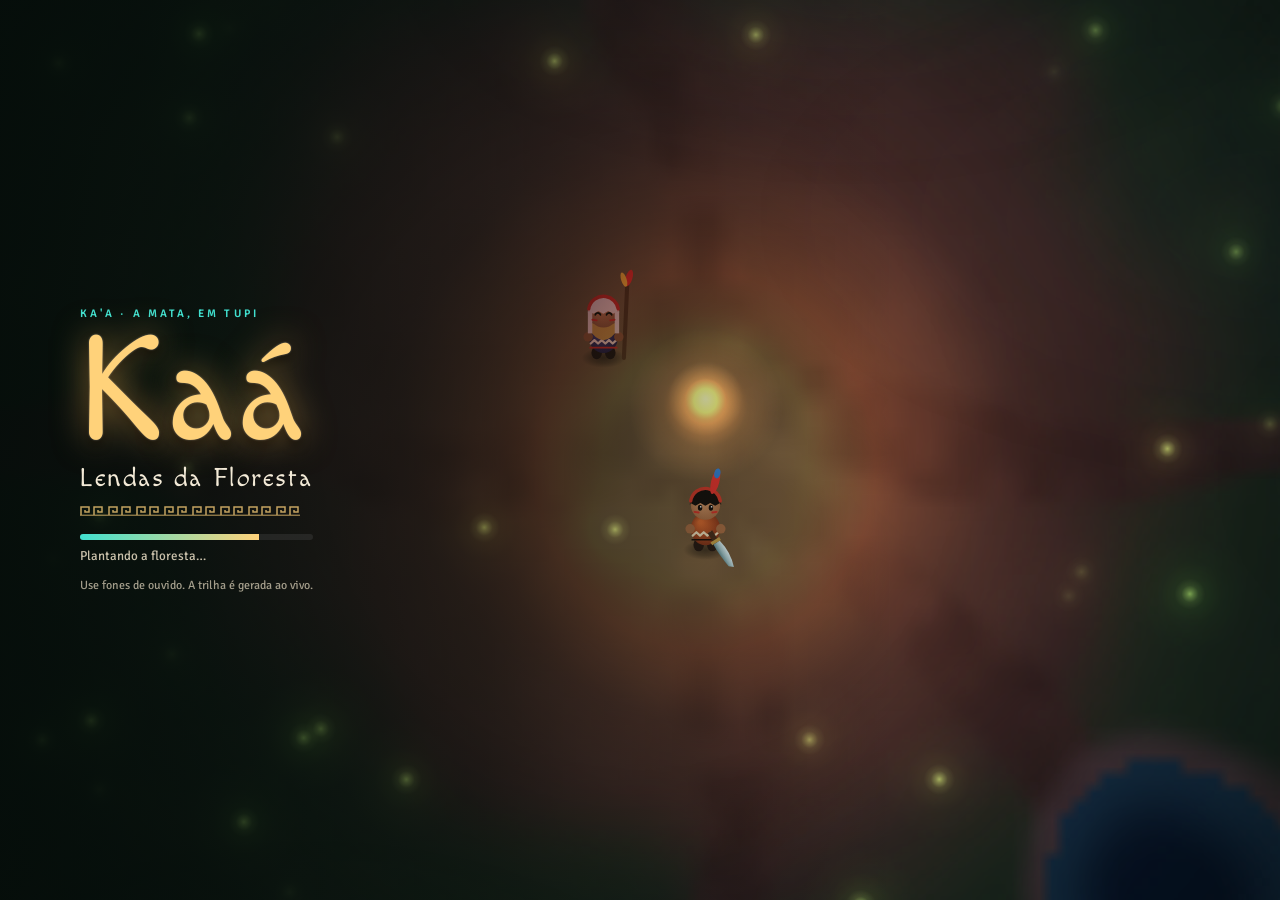
==== commit 668e1751: "Carregamento continua mesmo com a aba em segundo plano Co-Authored-By: Claude Opus 5.5 <noreply@anth" ====
--- a/index.html
+++ b/index.html
@@ -673,7 +673,7 @@
         row++;
       }
       onProgress(row / FW);
-      if (row < FW) { requestAnimationFrame(step); return; }
+      if (row < FW) { setTimeout(step, 0); return; }
       // borda replicada (evita costura no upscale)
       for (let i = 0; i < W2; i++) {
         for (const [a, b] of [[[i, 0], [clamp(i, 1, FW), 1]], [[i, W2 - 1], [clamp(i, 1, FW), FW]], [[0, i], [1, clamp(i, 1, FW)]], [[W2 - 1, i], [FW, clamp(i, 1, FW)]]]) {
@@ -1402,7 +1402,7 @@
     for (let i = 0; i < def.n; i++) SPRITES[k].push(def.make(i, rng));
     done++;
     onProgress(done / keys.length);
-    await new Promise(r => requestAnimationFrame(r));
+    await new Promise(r => setTimeout(r, 0));
   }
 }
 
@@ -4630,7 +4630,7 @@
   initWaterPts();
   setLoad(0.9);
   $('loadTxt').textContent = 'Acendendo a fogueira…';
-  await new Promise(r => requestAnimationFrame(r));
+  await new Promise(r => setTimeout(r, 0));
   for (const [cx, cy] of [[3, 3], [4, 3], [3, 4], [4, 4]]) getChunk(cx, cy, true);
   setLoad(1);
   $('loadWrap').hidden = true; $('menu').hidden = false;
